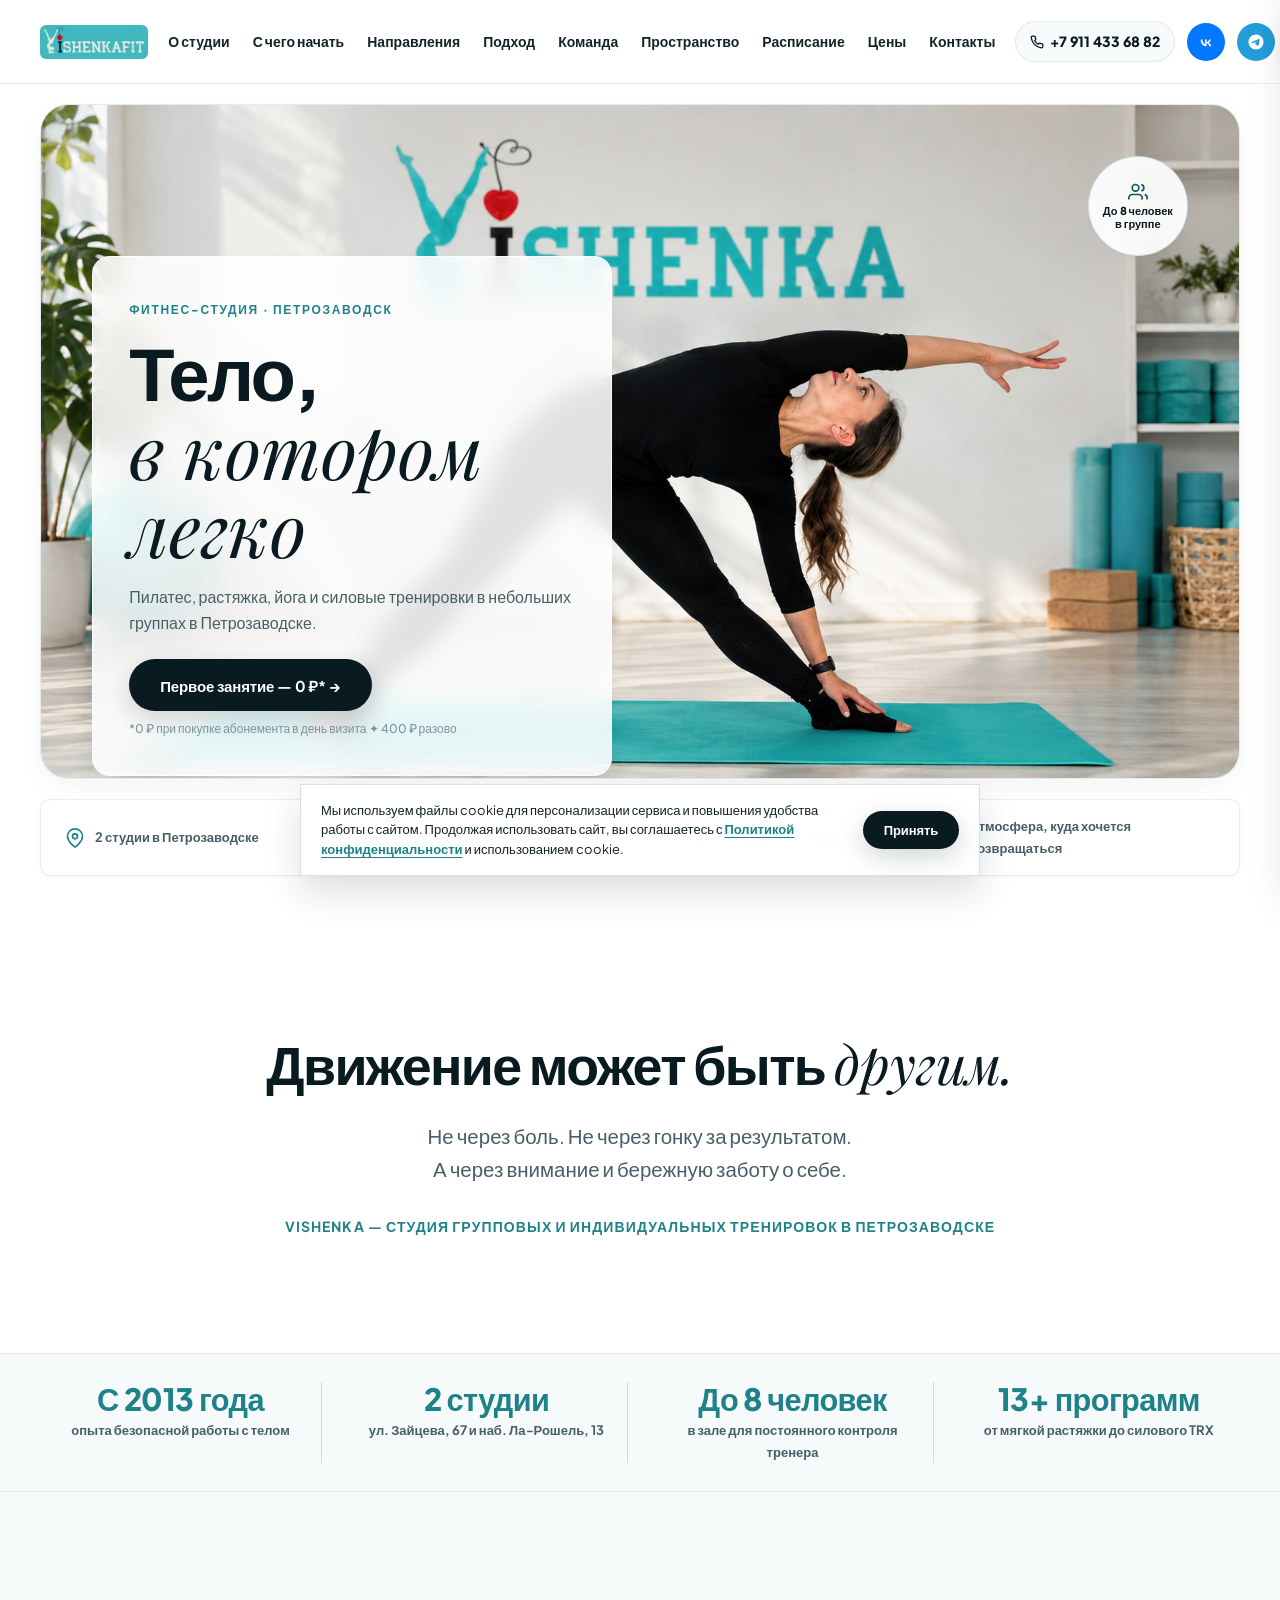
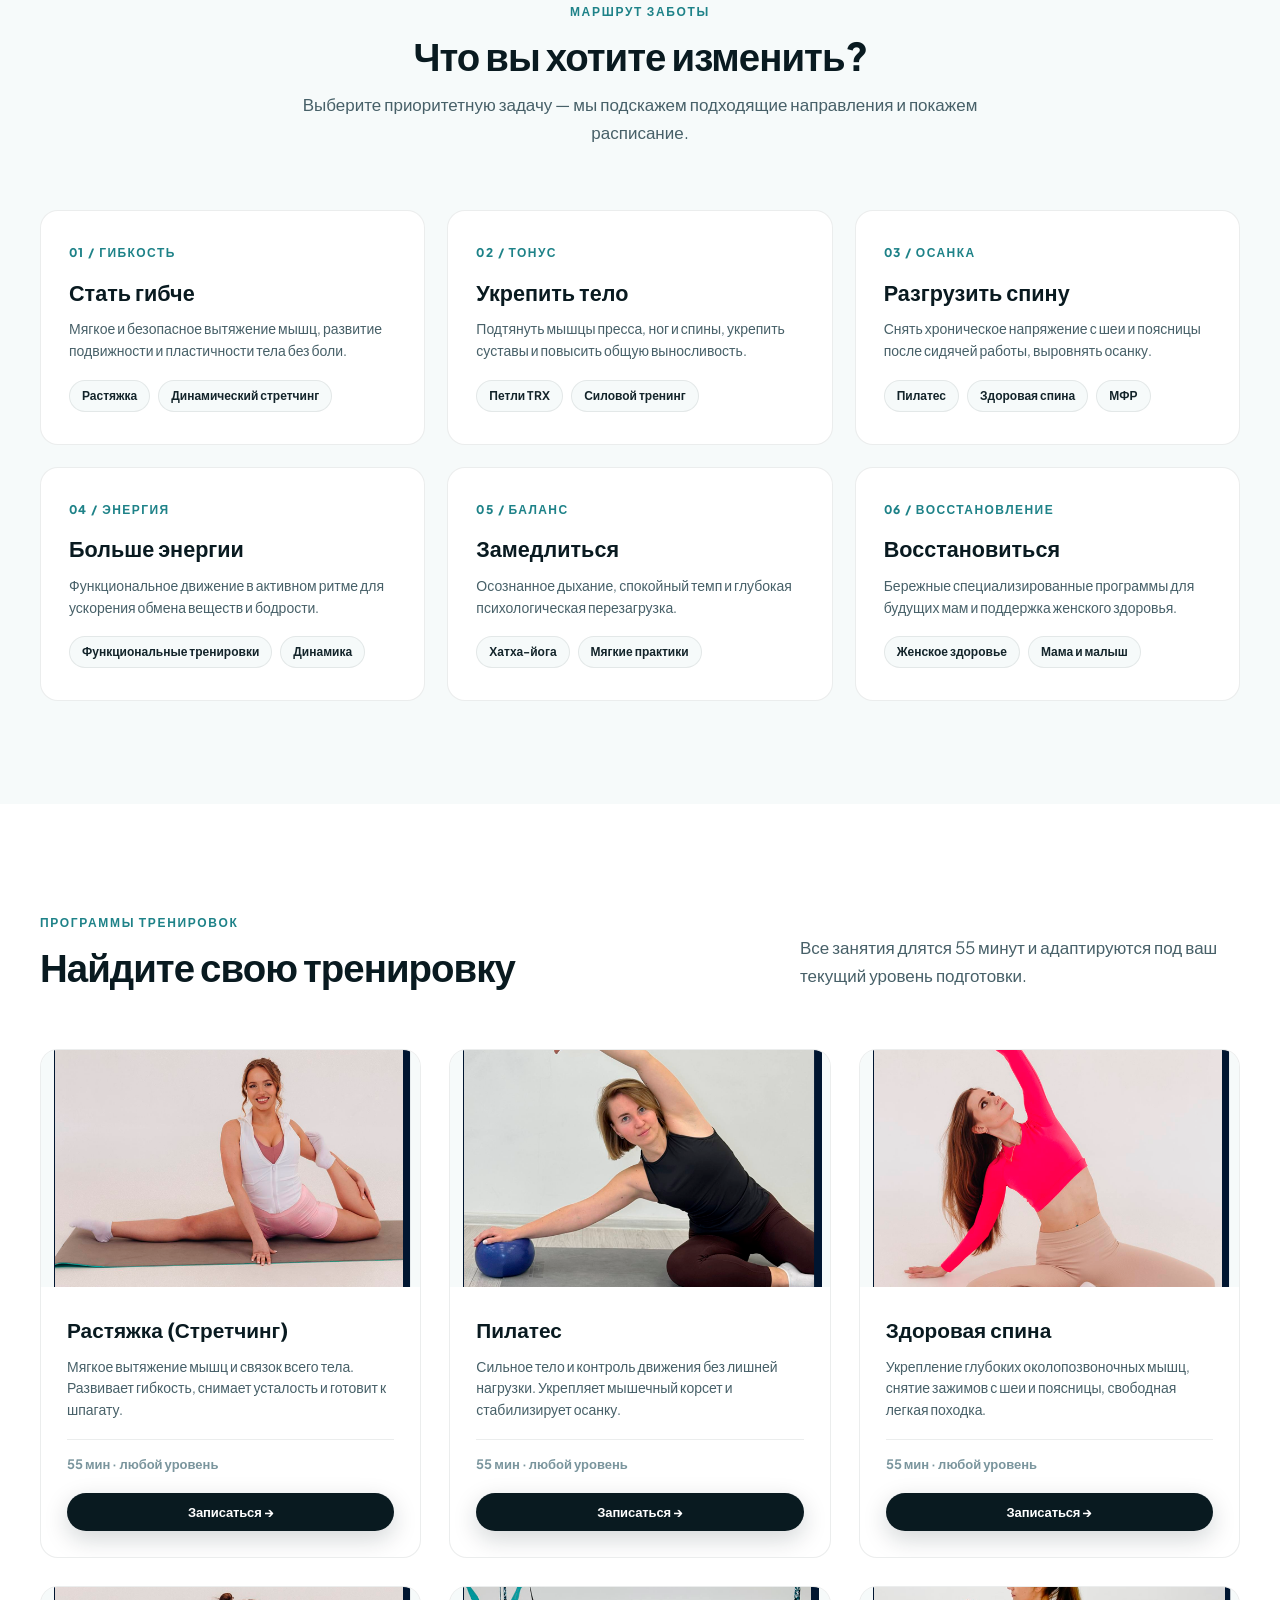
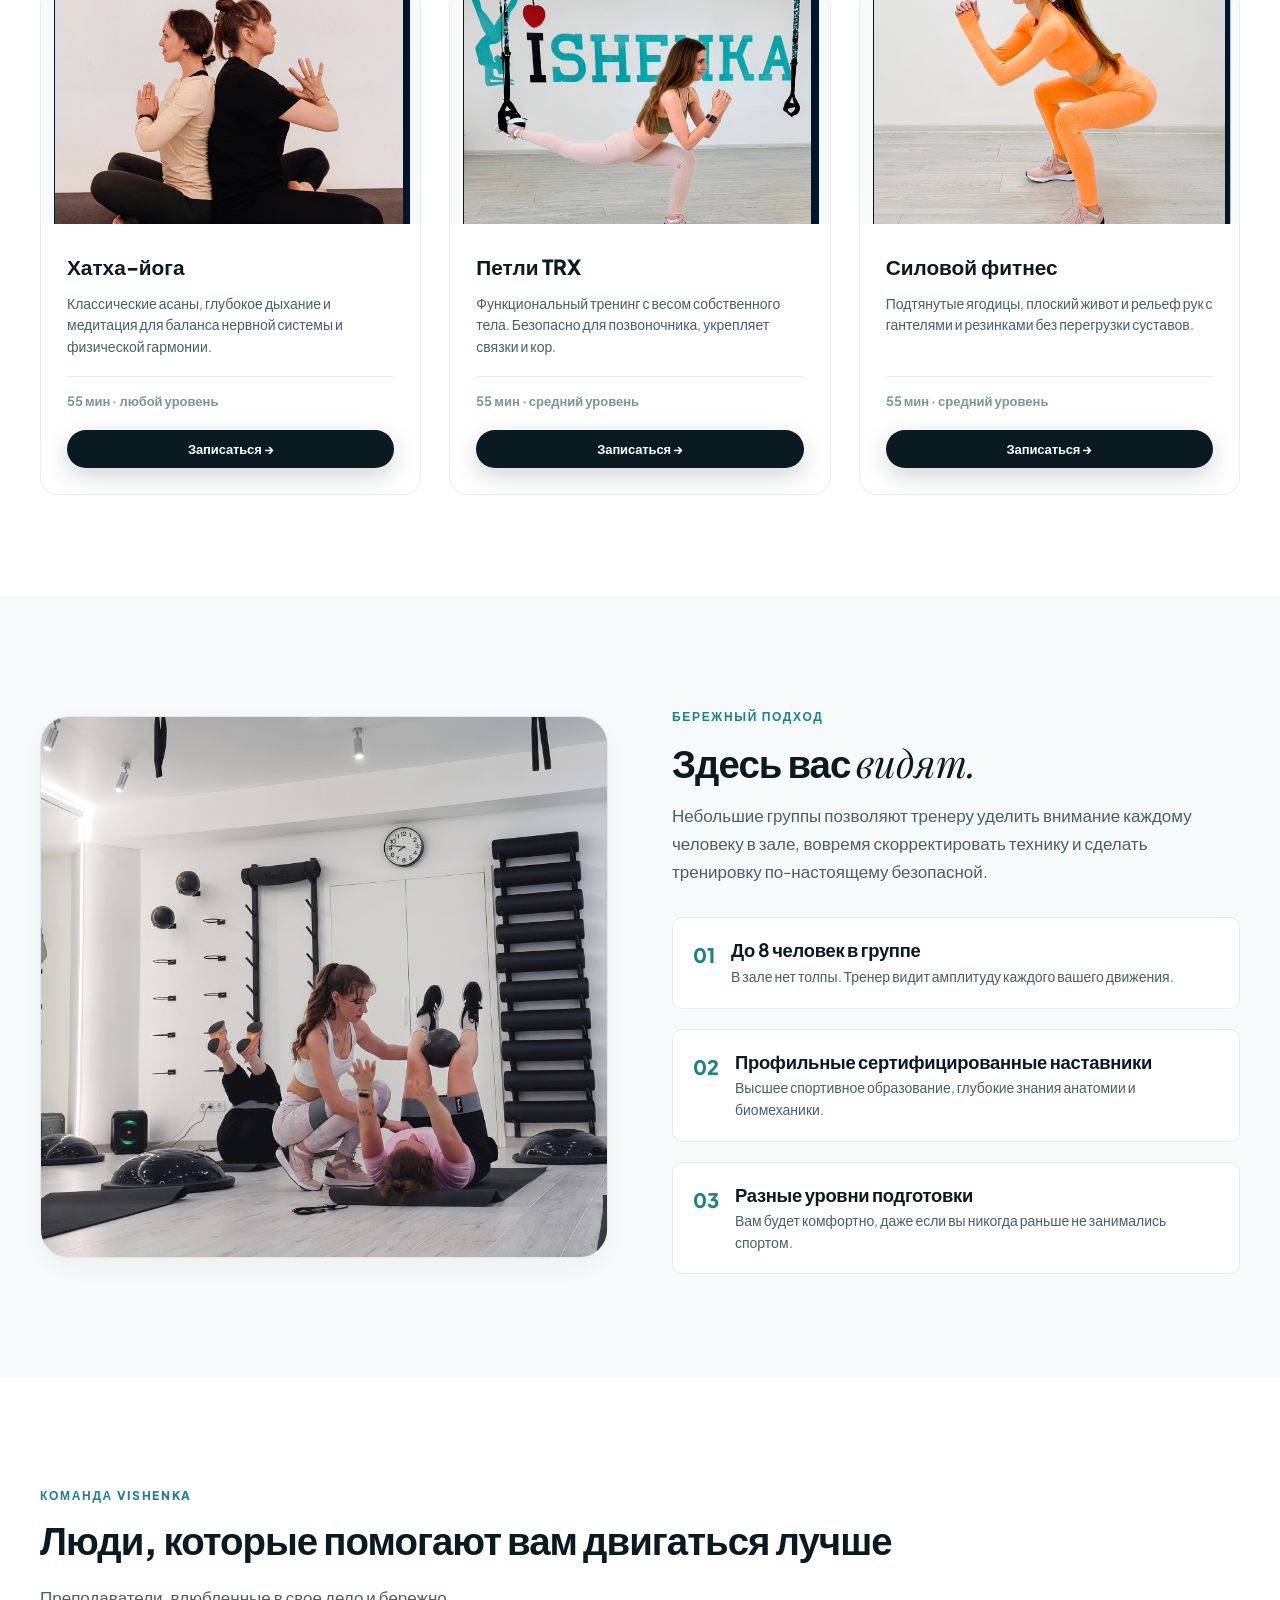
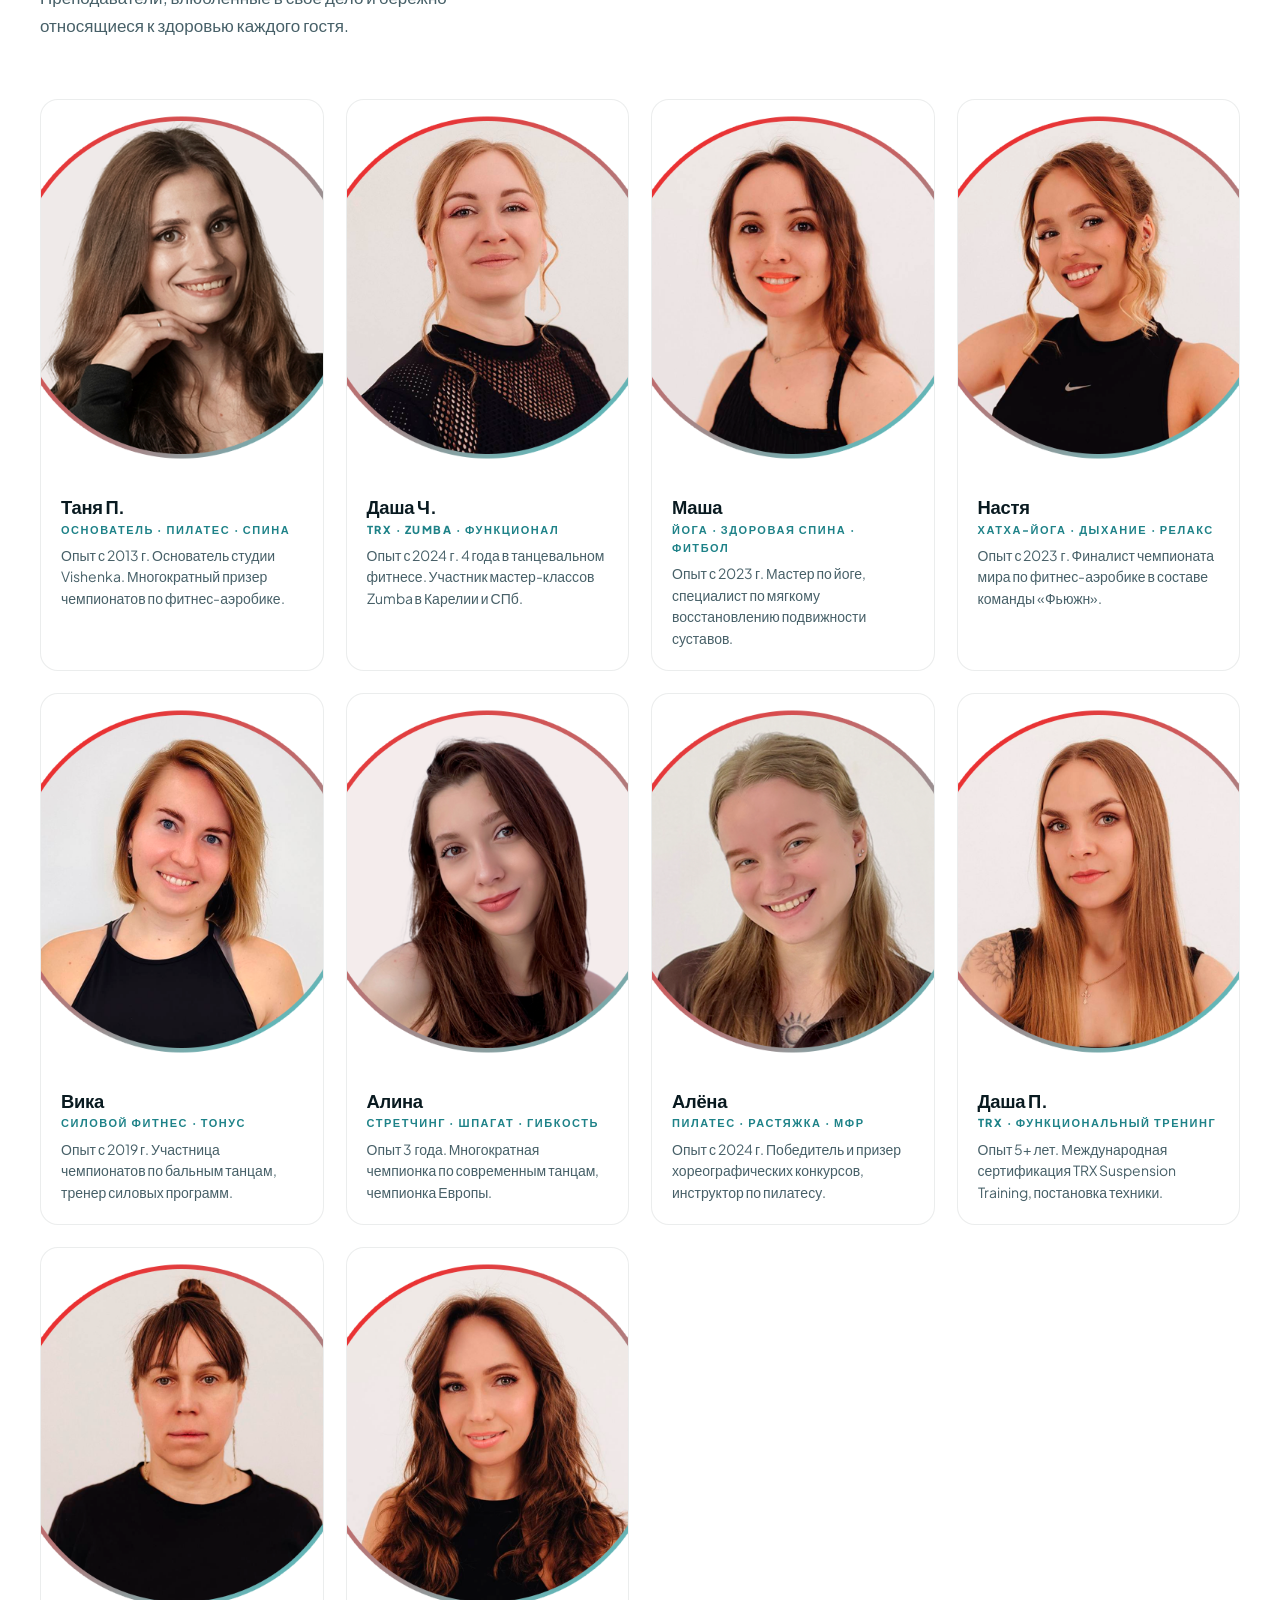
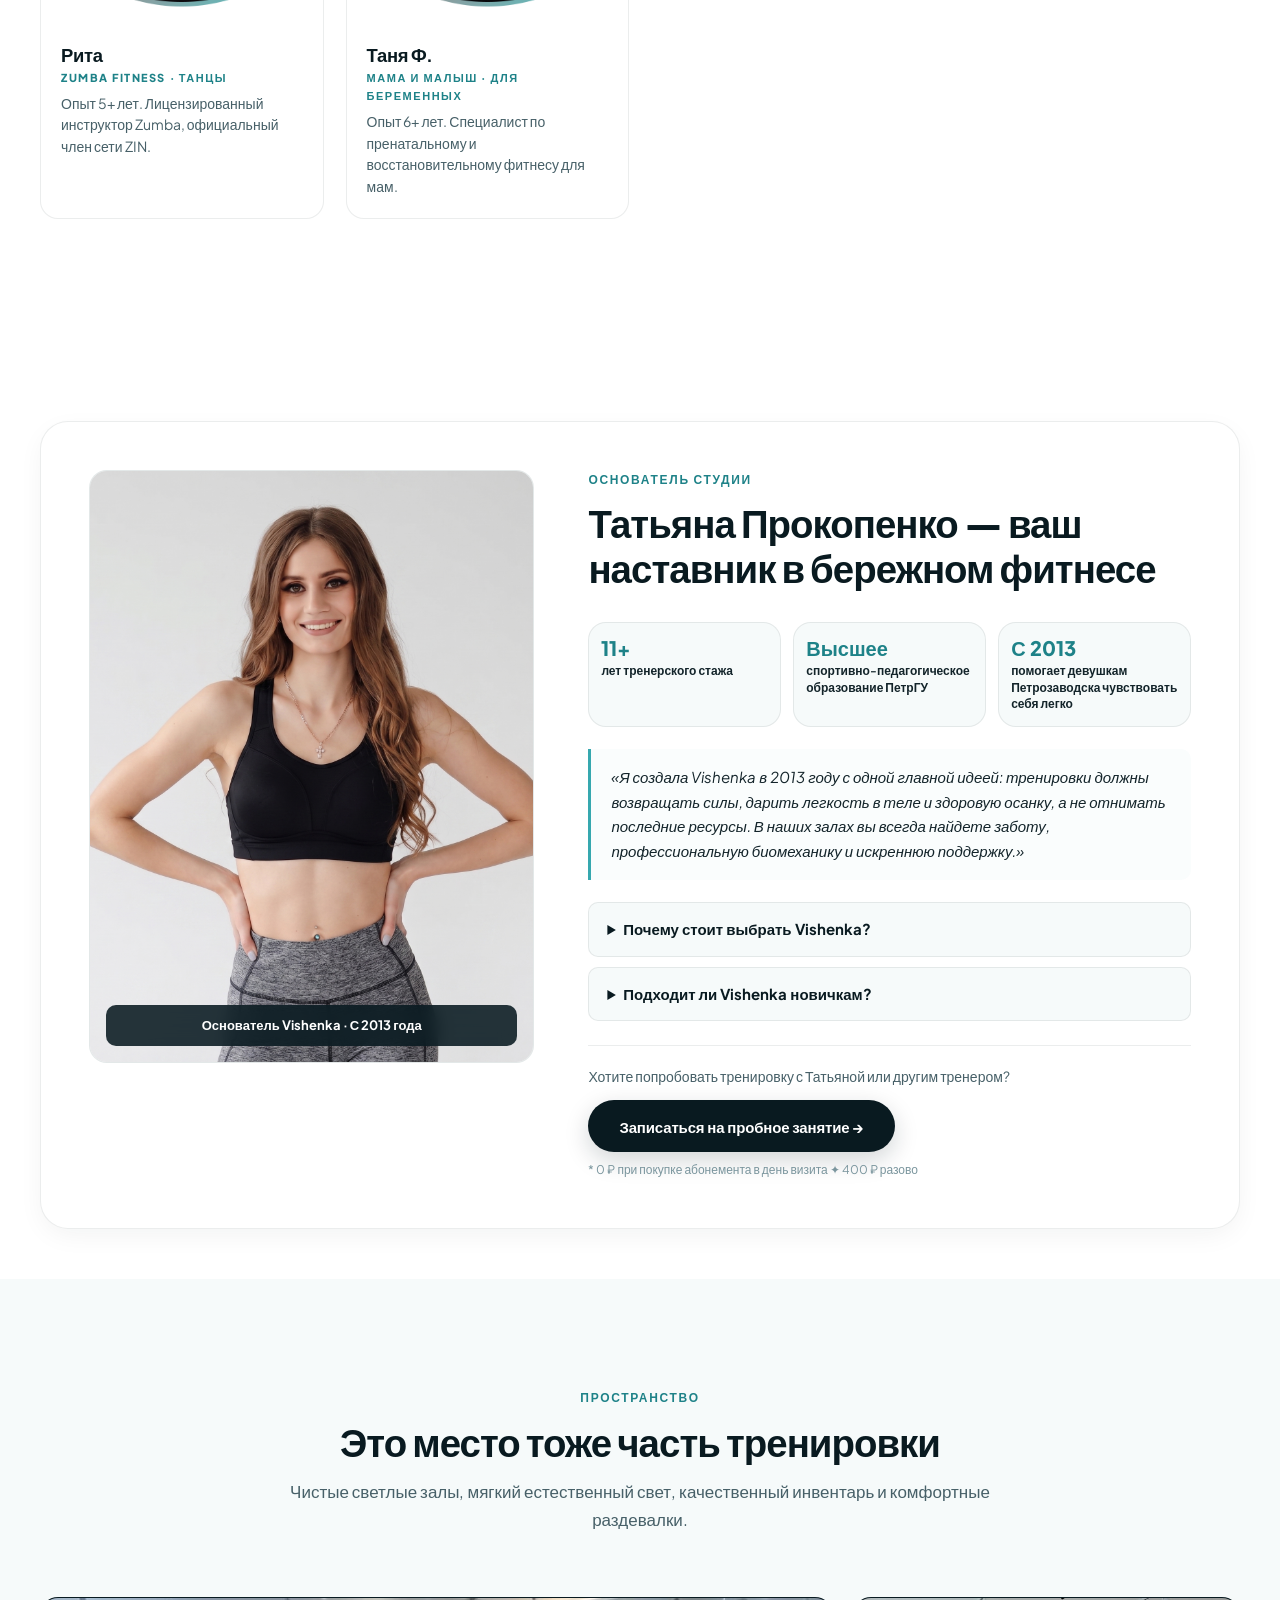
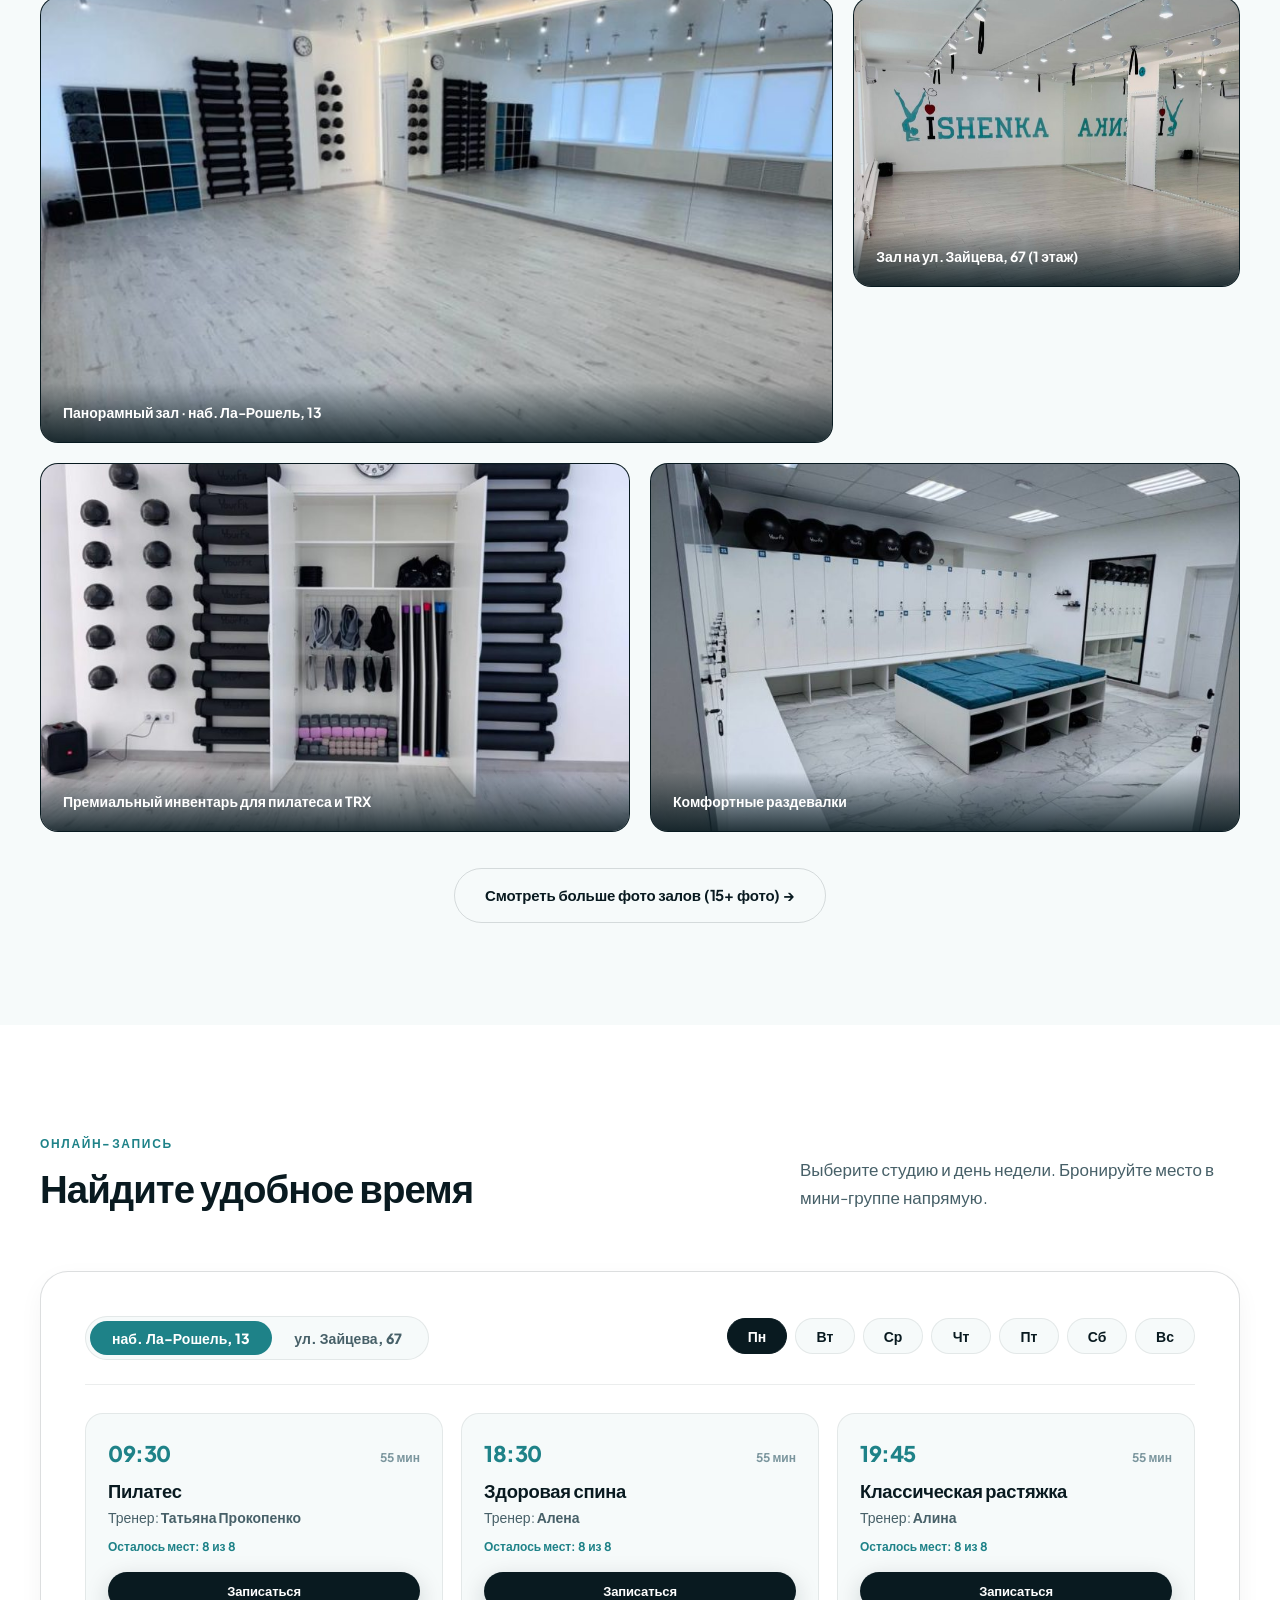
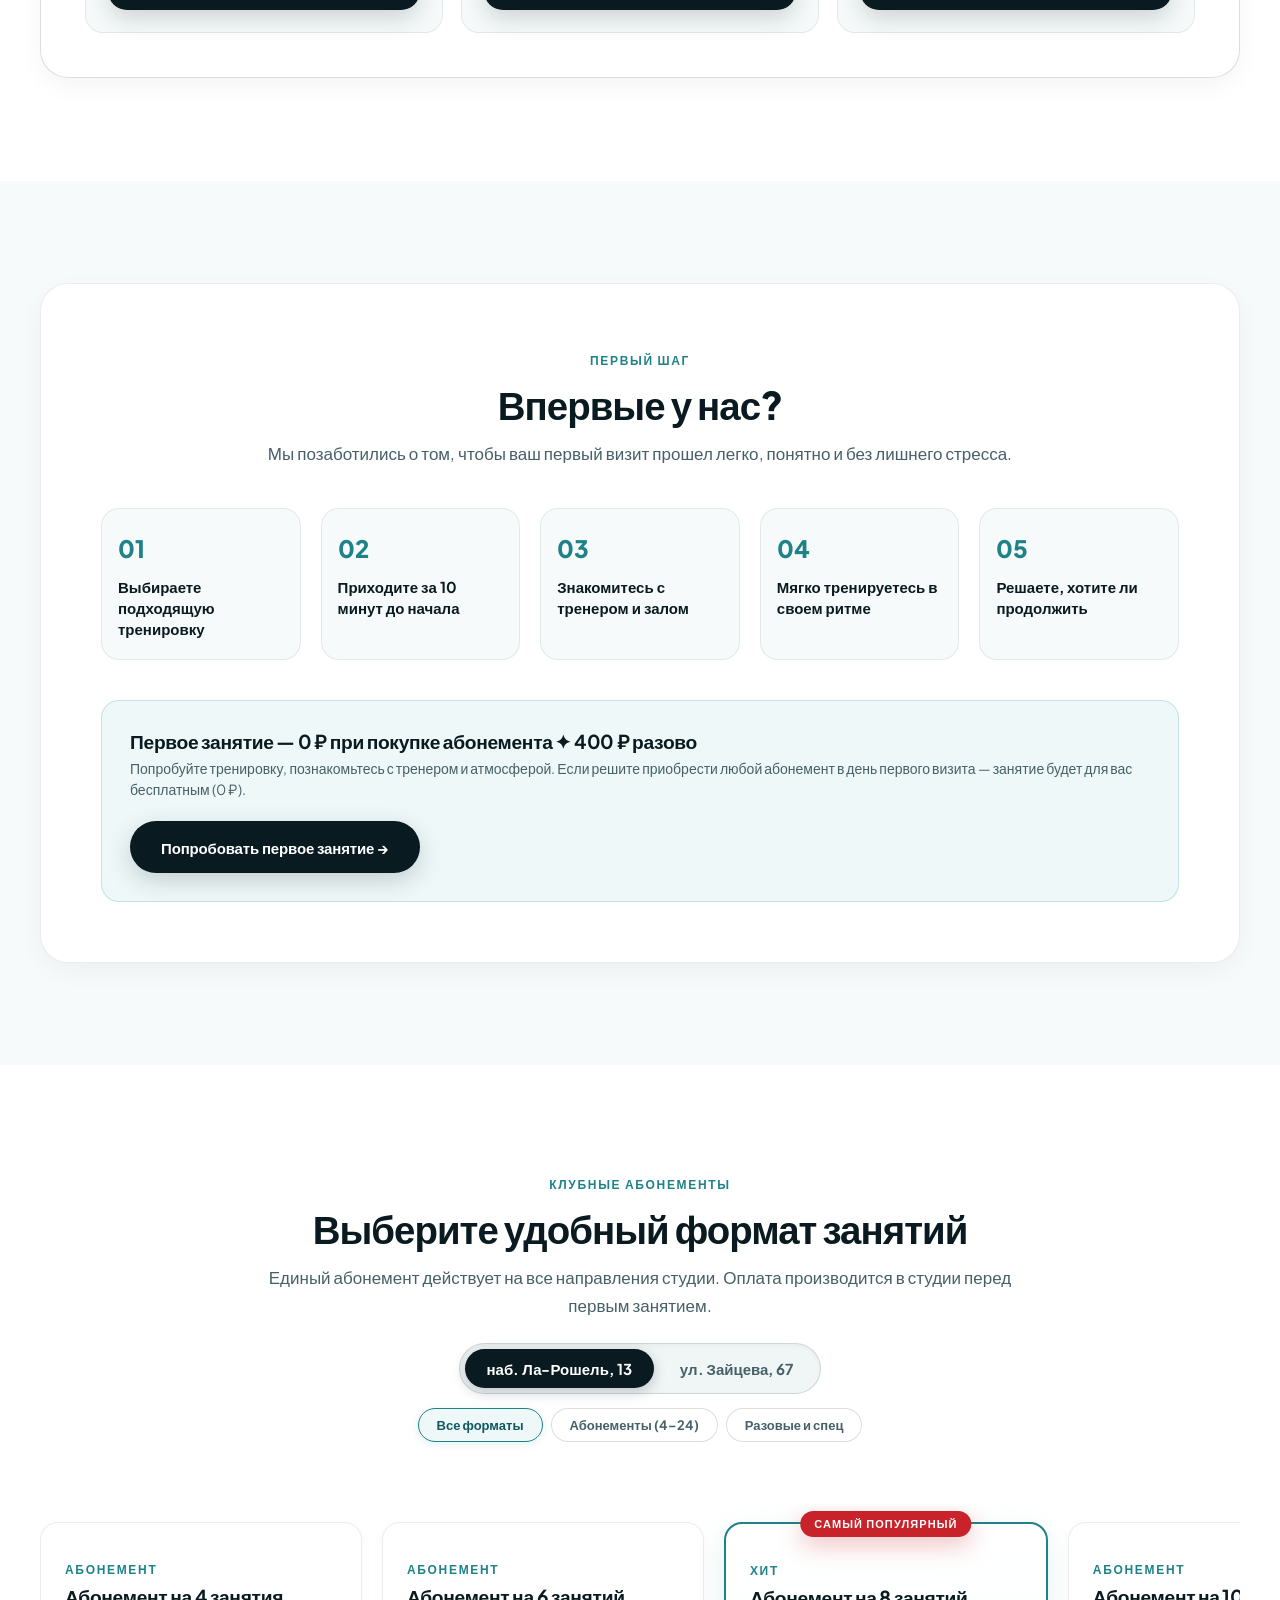
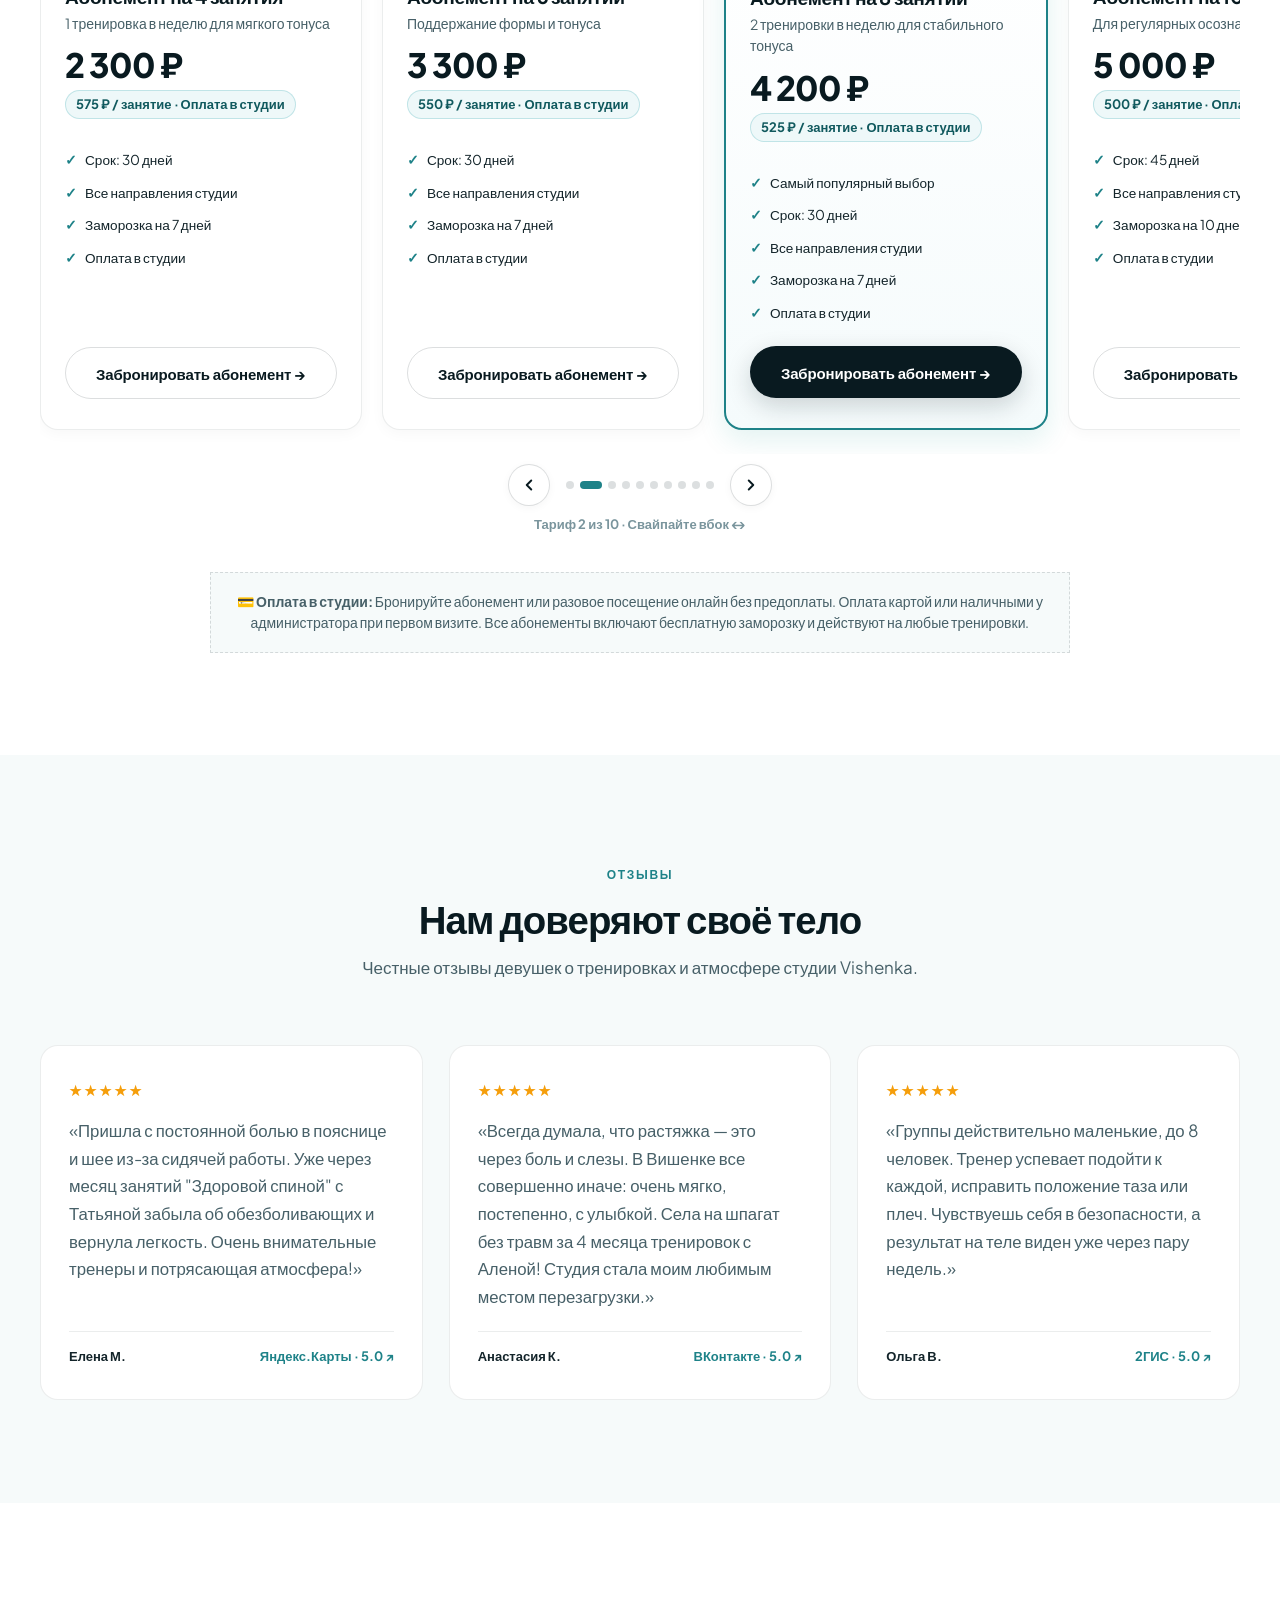
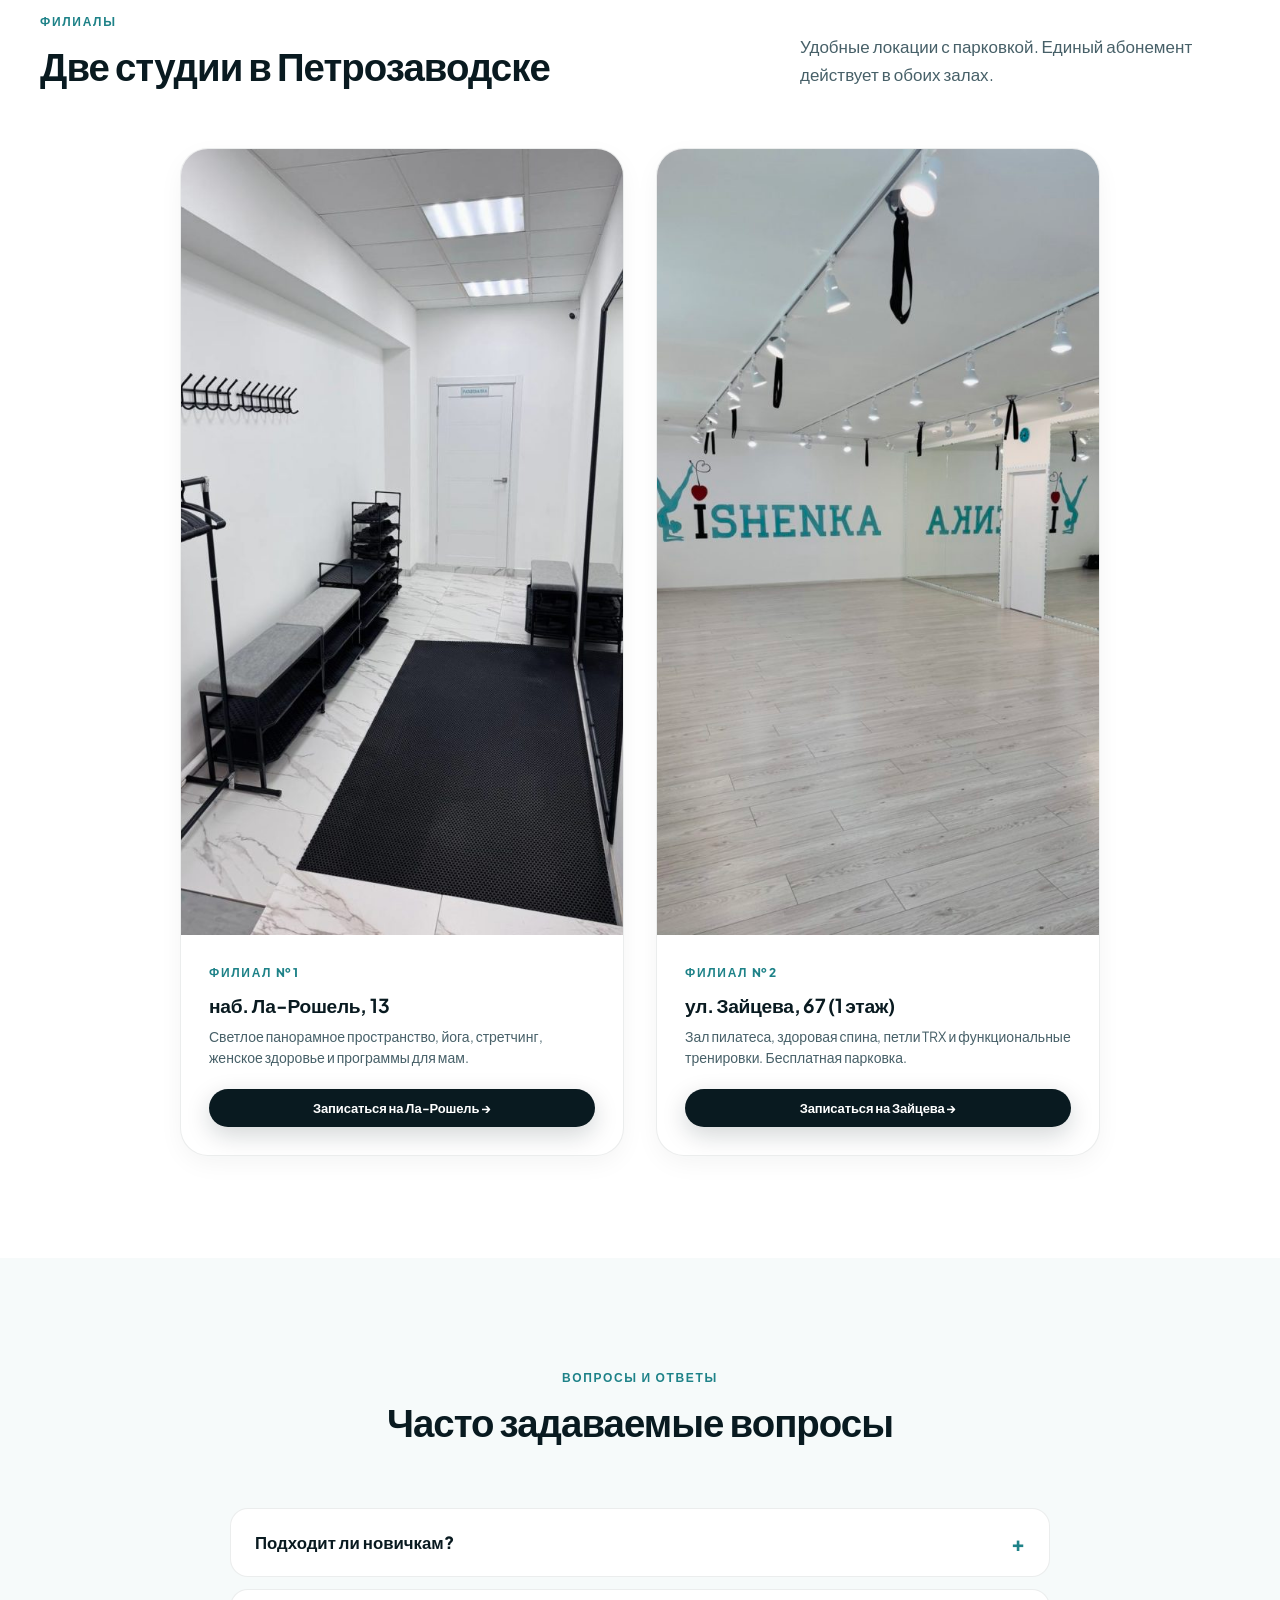
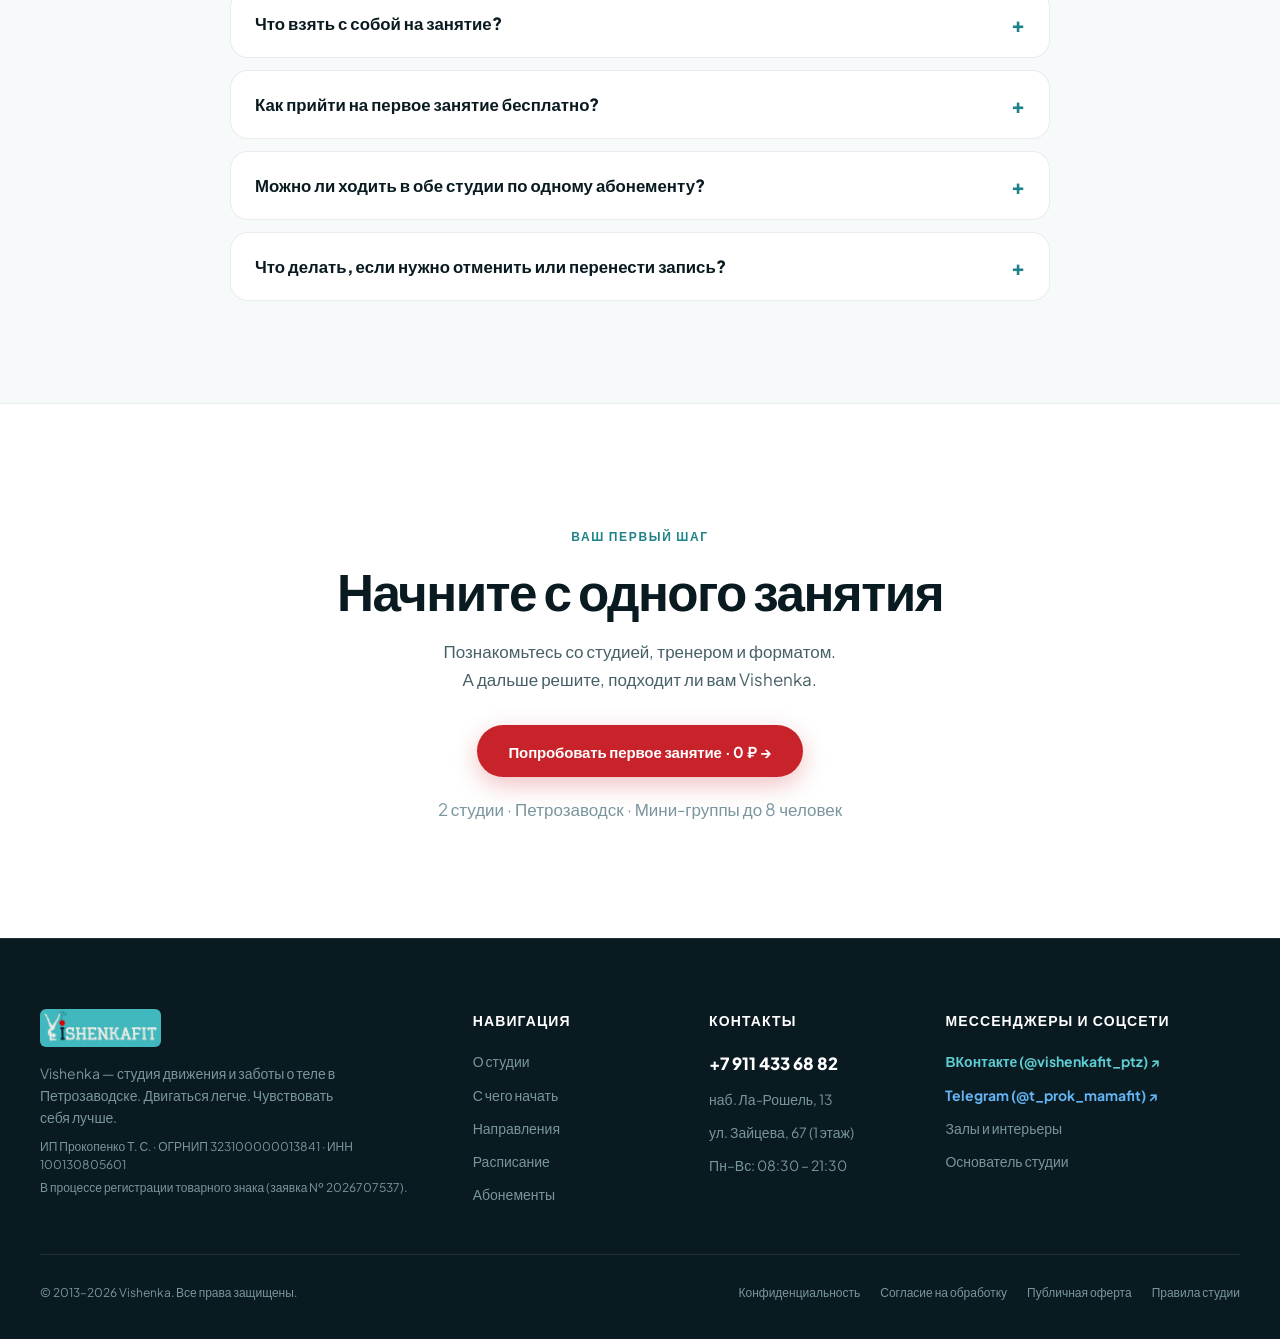
==== index.html @ 81c0646c "Add files via upload" ====
<!DOCTYPE html>
<html lang="ru">
<head>
  <meta charset="UTF-8">
  <meta name="viewport" content="width=device-width, initial-scale=1.0">
  <title>Vishenka — Студия движения и заботы о теле в Петрозаводске</title>
  <meta name="description" content="Vishenka — пространство, где движение становится частью заботы о себе. Пилатес, растяжка, йога, TRX, здоровая спина и силовые тренировки в мини-группах до 8 человек в Петрозаводске.">

  <!-- Favicons & App Icons (Поисковые системы, браузеры, закладки) -->
  <link rel="icon" type="image/x-icon" href="./favicon.ico">
  <link rel="icon" type="image/png" sizes="32x32" href="./assets/img/logo/favicon-32x32.png">
  <link rel="icon" type="image/png" sizes="16x16" href="./assets/img/logo/favicon-16x16.png">
  <link rel="apple-touch-icon" sizes="180x180" href="./assets/img/logo/apple-touch-icon.png">
  <meta name="theme-color" content="#E8EBE4">

  <!-- Open Graph & Social Media Previews (Telegram, VK, Viber, SMS) -->
  <meta property="og:title" content="Vishenka — Студия движения и заботы о теле">
  <meta property="og:description" content="Тело, в котором легко. Пространство бережного фитнеса, пилатеса, здоровой спины и растяжки в Петрозаводске.">
  <meta property="og:type" content="website">
  <meta property="og:url" content="https://vishenkaptz.ru/">
  <meta property="og:image" content="https://vishenkaptz.ru/assets/img/logo/og-image.jpg">
  <meta property="og:image:secure_url" content="https://vishenkaptz.ru/assets/img/logo/og-image.jpg">
  <meta property="og:image:type" content="image/jpeg">
  <meta property="og:image:width" content="1200">
  <meta property="og:image:height" content="630">
  <meta property="og:image:alt" content="Vishenka — Студия движения и заботы о теле">
  <meta property="og:site_name" content="Vishenka">
  <meta property="og:locale" content="ru_RU">

  <!-- Twitter & VK Sharing Cards -->
  <meta name="twitter:card" content="summary_large_image">
  <meta name="twitter:title" content="Vishenka — Студия движения и заботы о теле">
  <meta name="twitter:description" content="Тело, в котором легко. Пространство бережного фитнеса, пилатеса, здоровой спины и растяжки в Петрозаводске.">
  <meta name="twitter:image" content="https://vishenkaptz.ru/assets/img/logo/og-image.jpg">
  <meta name="vk:image" content="https://vishenkaptz.ru/assets/img/logo/og-image.jpg">

  <!-- Schema.org JSON-LD Structured Data (GEO & AI Engine Optimized) -->
  <script type="application/ld+json">
  {
    "@context": "https://schema.org",
    "@graph": [
      {
        "@type": "HealthClub",
        "@id": "https://vishenkaptz.ru/#organization",
        "name": "Vishenka",
        "alternateName": ["Фитнес-студия Vishenka", "Студия фитнеса Vishenka Петрозаводск"],
        "url": "https://vishenkaptz.ru/",
        "logo": "https://vishenkaptz.ru/assets/img/logo/icon-512.png",
        "image": "https://vishenkaptz.ru/assets/img/logo/og-image.jpg",
        "description": "Женская студия движения, пилатеса, растяжки, йоги, TRX и здоровой спины в Петрозаводске. Мини-группы до 8 человек, 2 филиала.",
        "telephone": "+79114336882",
        "priceRange": "400 - 4600 RUB",
        "founder": {
          "@type": "Person",
          "name": "Татьяна Прокопенко",
          "jobTitle": "Основатель и ведущий тренер",
          "alumniOf": "Петрозаводский государственный университет (ПетрГУ)",
          "knowsAbout": ["Пилатес", "Стретчинг", "Биомеханика", "Здоровая спина", "TRX", "Пренатальный фитнес", "Женский фитнес"]
        },
        "department": [
          {
            "@type": "ExerciseGym",
            "name": "Vishenka — Филиал на набережной",
            "address": {
              "@type": "PostalAddress",
              "streetAddress": "наб. Ла-Рошель, 13",
              "addressLocality": "Петрозаводск",
              "addressRegion": "Республика Карелия",
              "postalCode": "185035",
              "addressCountry": "RU"
            },
            "openingHours": "Mo-Su 08:30-21:30",
            "telephone": "+79114336882"
          },
          {
            "@type": "ExerciseGym",
            "name": "Vishenka — Филиал на Зайцева",
            "address": {
              "@type": "PostalAddress",
              "streetAddress": "ул. Зайцева, 67, 1 этаж",
              "addressLocality": "Петрозаводск",
              "addressRegion": "Республика Карелия",
              "postalCode": "185001",
              "addressCountry": "RU"
            },
            "openingHours": "Mo-Su 08:30-21:30",
            "telephone": "+79114336882"
          }
        ],
        "sameAs": [
          "https://vk.ru/vishenkafit_ptz",
          "https://t.me/t_prok_mamafit",
          "https://yandex.ru/maps/-/CTD5JG6W"
        ]
      },
      {
        "@type": "FAQPage",
        "mainEntity": [
          {
            "@type": "Question",
            "name": "Сколько стоит первое пробное занятие в студии Vishenka?",
            "acceptedAnswer": {
              "@type": "Answer",
              "text": "Первое пробное занятие стоит 0 рублей при покупке любого абонемента в день визита, либо 400 рублей при разовой оплате."
            }
          },
          {
            "@type": "Question",
            "name": "Где находятся студии Vishenka в Петрозаводске?",
            "acceptedAnswer": {
              "@type": "Answer",
              "text": "Студия имеет 2 филиала в Петрозаводске: наб. Ла-Рошель, 13 и ул. Зайцева, 67 (1 этаж). Единый абонемент действует в обоих залах."
            }
          },
          {
            "@type": "Question",
            "name": "Сколько человек занимается в группе?",
            "acceptedAnswer": {
              "@type": "Answer",
              "text": "Занятия проходят строго в мини-группах до 8 человек, что позволяет тренеру контролировать технику каждого упражнения."
            }
          },
          {
            "@type": "Question",
            "name": "Кто основатель студии Vishenka?",
            "acceptedAnswer": {
              "@type": "Answer",
              "text": "Основатель и ведущий тренер — Татьяна Прокопенко, выпускница института физкультуры ПетрГУ с тренерским стажем более 11 лет."
            }
          },
          {
            "@type": "Question",
            "name": "Подходят ли тренировки в Vishenka для новичков?",
            "acceptedAnswer": {
              "@type": "Answer",
              "text": "Да, более 70% гостей студии приходят без опыта. Тренеры бережно обучают технике, адаптируя нагрузку под индивидуальный уровень подготовки."
            }
          }
        ]
      }
    ]
  }
  </script>

  <!-- Google Fonts: Plus Jakarta Sans + Playfair Display -->
  <link rel="preconnect" href="https://fonts.googleapis.com">
  <link rel="preconnect" href="https://fonts.gstatic.com" crossorigin>
  <link href="https://fonts.googleapis.com/css2?family=Playfair+Display:ital,wght@1,400;1,600;1,700&family=Plus+Jakarta+Sans:ital,wght@0,400;0,500;0,600;0,700;0,800;1,400&display=swap" rel="stylesheet">

  <!-- Main Stylesheet -->
  <link rel="stylesheet" href="./assets/css/main.css">

  <!-- VK Open API for Community Messages Widget -->
  <script src="https://vk.ru/js/api/openapi.js?169" type="text/javascript"></script>
</head>
<body>

  <!-- ========================================================================
       00. HEADER
       ======================================================================== -->
  <header class="header" id="mainHeader">
    <div class="container header-inner">
      
      <!-- Brand Logo -->
      <a href="#hero" class="header-brand" aria-label="Vishenka Главная">
        <img src="./assets/img/logo/logo.jpg" alt="Vishenka — студия фитнеса и заботы о теле" class="header-brand-logo" width="160" height="40">
      </a>

      <!-- Desktop Nav -->
      <nav class="nav-desktop" aria-label="Основная навигация">
        <a href="#about" class="nav-link">О студии</a>
        <a href="#goals" class="nav-link">С чего начать</a>
        <a href="#programs" class="nav-link">Направления</a>
        <a href="#human" class="nav-link">Подход</a>
        <a href="#team" class="nav-link">Команда</a>
        <a href="#space" class="nav-link">Пространство</a>
        <a href="#schedule" class="nav-link">Расписание</a>
        <a href="#pricing" class="nav-link">Цены</a>
        <a href="#locations" class="nav-link">Контакты</a>
      </nav>

      <!-- Action Cluster -->
      <div class="header-actions">
        <a href="tel:+79114336882" class="header-phone-link" aria-label="Телефон для связи">
          <svg width="14" height="14" viewBox="0 0 24 24" fill="none" stroke="currentColor" stroke-width="2.2"><path d="M22 16.92v3a2 2 0 0 1-2.18 2 19.79 19.79 0 0 1-8.63-3.07 19.5 19.5 0 0 1-6-6 19.79 19.79 0 0 1-3.07-8.67A2 2 0 0 1 4.11 2h3a2 2 0 0 1 2 1.72 12.84 12.84 0 0 0 .7 2.81 2 2 0 0 1-.45 2.11L8.09 9.91a16 16 0 0 0 6 6l1.27-1.27a2 2 0 0 1 2.11-.45 12.84 12.84 0 0 0 2.81.7A2 2 0 0 1 22 16.92z"></path></svg>
          +7 911 433 68 82
        </a>

        <a href="https://vk.ru/vishenkafit_ptz" target="_blank" rel="noopener noreferrer" class="vk-action-btn" title="ВКонтакте">
          <svg width="18" height="18" viewBox="0 0 24 24" fill="currentColor"><path d="M12.7 17.5c-4.9 0-7.7-3.4-7.8-9h2.4c.1 4.1 1.9 5.8 3.3 6.2V8.5h2.3v3.5c1.4-.1 2.9-1.7 3.4-3.5h2.3c-.4 2.2-2 3.8-3.1 4.4 1.1.5 2.9 1.9 3.6 4.6h-2.5c-.7-2.1-2.3-3.6-3.8-3.8v3.8h-.1z"/></svg>
        </a>

        <a href="https://t.me/t_prok_mamafit" target="_blank" rel="noopener noreferrer" class="tg-action-btn" title="Telegram">
          <svg width="18" height="18" viewBox="0 0 24 24" fill="currentColor"><path d="M12 2C6.48 2 2 6.48 2 12s4.48 10 10 10 10-4.48 10-10S17.52 2 12 2zm4.64 6.8c-.15 1.58-.8 5.42-1.13 7.19-.14.75-.42 1-.68 1.03-.58.05-1.02-.38-1.58-.75-.88-.58-1.38-.94-2.23-1.5-.99-.65-.35-1.01.22-1.59.15-.15 2.71-2.48 2.76-2.69a.2.2 0 00-.05-.18c-.06-.05-.14-.03-.21-.02-.09.02-1.49.95-4.22 2.79-.4.27-.76.41-1.08.4-.36-.01-1.04-.2-1.55-.37-.63-.2-1.12-.31-1.08-.66.02-.18.27-.36.75-.55 2.92-1.27 4.86-2.11 5.83-2.51 2.78-1.16 3.35-1.36 3.73-1.36.08 0 .27.02.39.12.1.08.13.19.14.27-.01.06.01.24 0 .39z"/></svg>
        </a>

        <button class="btn-pill btn-pill-dark btn-pill-sm" onclick="openBookingForSlot('Пробное занятие', 'Любой тренер', 'Удобное время', 'наб. Ла-Рошель, 13')">
          Записаться
        </button>

        <button class="burger-btn" id="burgerBtn" aria-label="Открыть мобильное меню">
          <span class="burger-line"></span>
          <span class="burger-line"></span>
          <span class="burger-line"></span>
        </button>
      </div>
    </div>
  </header>

  <!-- Mobile Drawer -->
  <div class="nav-mobile-overlay" id="navMobileOverlay"></div>
  <div class="nav-mobile-drawer" id="navMobileDrawer">
    <div>
      <div style="display: flex; align-items: center; justify-content: space-between; padding-bottom: 20px; border-bottom: 1px solid var(--hairline);">
        <img src="./assets/img/logo/logo.jpg" alt="Vishenka" width="136" height="34" style="height: 34px; width: auto;">
        <button class="modal-close-btn" id="navMobileClose" style="position: static;" aria-label="Закрыть">✕</button>
      </div>

      <nav class="nav-mobile-list">
        <a href="#about" class="nav-mobile-link">О студии</a>
        <a href="#goals" class="nav-mobile-link">С чего начать</a>
        <a href="#programs" class="nav-mobile-link">Направления</a>
        <a href="#human" class="nav-mobile-link">Подход</a>
        <a href="#team" class="nav-mobile-link">Команда</a>
        <a href="#space" class="nav-mobile-link">Пространство</a>
        <a href="#schedule" class="nav-mobile-link">Расписание</a>
        <a href="#pricing" class="nav-mobile-link">Цены</a>
        <a href="#locations" class="nav-mobile-link">Контакты</a>
      </nav>
    </div>

    <div>
      <div style="display: flex; justify-content: center; gap: 12px; margin-bottom: 16px;">
        <a href="https://vk.ru/vishenkafit_ptz" target="_blank" rel="noopener noreferrer" class="vk-action-btn" title="VK">
          <svg width="18" height="18" viewBox="0 0 24 24" fill="currentColor"><path d="M12.7 17.5c-4.9 0-7.7-3.4-7.8-9h2.4c.1 4.1 1.9 5.8 3.3 6.2V8.5h2.3v3.5c1.4-.1 2.9-1.7 3.4-3.5h2.3c-.4 2.2-2 3.8-3.1 4.4 1.1.5 2.9 1.9 3.6 4.6h-2.5c-.7-2.1-2.3-3.6-3.8-3.8v3.8h-.1z"/></svg>
        </a>
        <a href="https://t.me/t_prok_mamafit" target="_blank" rel="noopener noreferrer" class="tg-action-btn" title="Telegram">
          <svg width="18" height="18" viewBox="0 0 24 24" fill="currentColor"><path d="M12 2C6.48 2 2 6.48 2 12s4.48 10 10 10 10-4.48 10-10S17.52 2 12 2zm4.64 6.8c-.15 1.58-.8 5.42-1.13 7.19-.14.75-.42 1-.68 1.03-.58.05-1.02-.38-1.58-.75-.88-.58-1.38-.94-2.23-1.5-.99-.65-.35-1.01.22-1.59.15-.15 2.71-2.48 2.76-2.69a.2.2 0 00-.05-.18c-.06-.05-.14-.03-.21-.02-.09.02-1.49.95-4.22 2.79-.4.27-.76.41-1.08.4-.36-.01-1.04-.2-1.55-.37-.63-.2-1.12-.31-1.08-.66.02-.18.27-.36.75-.55 2.92-1.27 4.86-2.11 5.83-2.51 2.78-1.16 3.35-1.36 3.73-1.36.08 0 .27.02.39.12.1.08.13.19.14.27-.01.06.01.24 0 .39z"/></svg>
        </a>
      </div>
      <a href="tel:+79114336882" style="display: block; font-weight: 800; color: var(--color-turquoise-dark); font-size: 1.1rem; margin-bottom: 14px; text-align: center;">
        +7 911 433 68 82
      </a>
      <button class="btn-pill btn-pill-dark" style="width: 100%;" onclick="openBookingForSlot('Пробное занятие', 'Любой тренер', 'Удобное время', 'наб. Ла-Рошель, 13')">
        Записаться на занятие
      </button>
    </div>
  </div>

  <main>
    <!-- ========================================================================
         01. HERO — «ТЕЛО, В КОТОРОМ ЛЕГКО» (Визуальный центр всего сайта)
         ======================================================================== -->
    <section class="hero-stage" id="hero">
      <div class="container">
        
        <div class="hero-poster-canvas">
          <!-- Authentic Brand Asset Photo -->
          <img src="./assets/img/hero.png" alt="Vishenka — Студия движения и заботы о теле в Петрозаводске" class="hero-backdrop-img">

          <!-- Content Overlay Layer -->
          <div class="hero-content-overlay">
            
            <!-- Top Row: Badge -->
            <div class="hero-top-row">
              <div class="hero-badge-circle">
                <svg class="hero-badge-circle-icon" viewBox="0 0 24 24" fill="none" stroke="currentColor" stroke-width="2"><path d="M17 21v-2a4 4 0 0 0-4-4H5a4 4 0 0 0-4 4v2"></path><circle cx="9" cy="7" r="4"></circle><path d="M23 21v-2a4 4 0 0 0-3-3.87"></path><path d="M16 3.13a4 4 0 0 1 0 7.75"></path></svg>
                <span class="hero-badge-circle-text">До 8 человек<br>в группе</span>
              </div>
            </div>

            <!-- Bottom Left: Editorial Title + CTA -->
            <div class="hero-editorial-block">
              <span class="t-label hero-eyebrow-label" style="margin-bottom: 12px; display: inline-flex;">Фитнес-студия · Петрозаводск</span>
              <h1 class="t-display-hero">
                Тело,<br>
                <span class="serif-italic">в котором легко</span>
              </h1>
              <p class="hero-subline">
                Пилатес, растяжка, йога и силовые тренировки в небольших группах в Петрозаводске.
              </p>
              <div style="display: flex; flex-direction: column; gap: 8px; align-items: flex-start;" class="hero-cta-wrapper">
                <button class="btn-pill btn-pill-dark" onclick="openBookingForSlot('Первое занятие', 'Любой тренер', 'Удобное время', 'наб. Ла-Рошель, 13')">
                  Первое занятие — 0 ₽* →
                </button>
                <span class="hero-footnote-text" style="font-size: 0.75rem; color: var(--color-ink-dim); font-weight: 500;">
                  *0 ₽ при покупке абонемента в день визита ✦ 400 ₽ разово
                </span>
              </div>
            </div>

          </div>
        </div>

        <!-- Hero Bottom Trust Strip -->
        <div class="hero-trust-bar-bottom">
          <div class="hero-trust-item">
            <span class="hero-trust-item-icon" aria-hidden="true">
              <svg viewBox="0 0 24 24" fill="none" stroke="currentColor" stroke-width="2" stroke-linecap="round" stroke-linejoin="round"><path d="M21 10c0 7-9 13-9 13s-9-6-9-13a9 9 0 0 1 18 0z"></path><circle cx="12" cy="10" r="3"></circle></svg>
            </span>
            <span>2 студии в Петрозаводске</span>
          </div>
          <div class="hero-trust-item">
            <span class="hero-trust-item-icon" aria-hidden="true">
              <svg viewBox="0 0 24 24" fill="none" stroke="currentColor" stroke-width="2" stroke-linecap="round" stroke-linejoin="round"><rect x="3" y="4" width="18" height="18" rx="2" ry="2"></rect><line x1="16" y1="2" x2="16" y2="6"></line><line x1="8" y1="2" x2="8" y2="6"></line><line x1="3" y1="10" x2="21" y2="10"></line></svg>
            </span>
            <span>С 2013 года в городе</span>
          </div>
          <div class="hero-trust-item">
            <span class="hero-trust-item-icon" aria-hidden="true">
              <svg viewBox="0 0 24 24" fill="none" stroke="currentColor" stroke-width="2" stroke-linecap="round" stroke-linejoin="round"><path d="M20.84 4.61a5.5 5.5 0 0 0-7.78 0L12 5.67l-1.06-1.06a5.5 5.5 0 0 0-7.78 7.78l1.06 1.06L12 21.23l7.78-7.78 1.06-1.06a5.5 5.5 0 0 0 0-7.78z"></path></svg>
            </span>
            <span>Забота о вашем теле и движении</span>
          </div>
          <div class="hero-trust-item">
            <span class="hero-trust-item-icon" aria-hidden="true">
              <svg viewBox="0 0 24 24" fill="none" stroke="currentColor" stroke-width="2" stroke-linecap="round" stroke-linejoin="round"><path d="M12 2L15.09 8.26L22 9.27L17 14.14L18.18 21.02L12 17.77L5.82 21.02L7 14.14L2 9.27L8.91 8.26L12 2Z"></path></svg>
            </span>
            <span>Атмосфера, куда хочется возвращаться</span>
          </div>
        </div>

      </div>
    </section>

    <!-- ========================================================================
         02. BRAND STATEMENT (Эмоциональная пауза после Hero)
         ======================================================================== -->
    <section class="statement-section" id="about">
      <div class="container container-statement">
        <h2 class="statement-h2">
          Движение может быть <span class="serif-italic">другим.</span>
        </h2>
        <p class="statement-lead-text">
          Не через боль. Не через гонку за результатом.<br>
          А через внимание и бережную заботу о себе.
        </p>
        <p class="statement-footnote">
          Vishenka — студия групповых и индивидуальных тренировок в Петрозаводске
        </p>
      </div>
    </section>

    <!-- ========================================================================
         03. FACTUAL TRUST BAR (Быстрые точные доказательства)
         ======================================================================== -->
    <section class="factual-trust-section">
      <div class="container">
        <div class="factual-grid">
          <div class="factual-item">
            <div class="factual-num">С 2013 года</div>
            <div class="factual-label">опыта безопасной работы с телом</div>
          </div>
          <div class="factual-item">
            <div class="factual-num">2 студии</div>
            <div class="factual-label">ул. Зайцева, 67 и наб. Ла-Рошель, 13</div>
          </div>
          <div class="factual-item">
            <div class="factual-num">До 8 человек</div>
            <div class="factual-label">в зале для постоянного контроля тренера</div>
          </div>
          <div class="factual-item">
            <div class="factual-num">13+ программ</div>
            <div class="factual-label">от мягкой растяжки до силового TRX</div>
          </div>
        </div>
      </div>
    </section>

    <!-- ========================================================================
         04. UX GOAL ROUTER («Что вы хотите изменить?»)
         ======================================================================== -->
    <section class="section section-alt" id="goals">
      <div class="container">
        
        <div class="section-header-center">
          <span class="t-label">Маршрут заботы</span>
          <h2 class="t-h2" style="margin-top: 10px; margin-bottom: 12px;">
            Что вы хотите изменить?
          </h2>
          <p class="t-lead">
            Выберите приоритетную задачу — мы подскажем подходящие направления и покажем расписание.
          </p>
        </div>

        <div class="goals-grid-6">
          
          <!-- Goal 1 -->
          <div class="goal-ux-card" data-target-category="stretching">
            <div>
              <div class="goal-ux-index">01 / Гибкость</div>
              <h3 class="goal-ux-title">Стать гибче</h3>
              <p class="t-body-sm">
                Мягкое и безопасное вытяжение мышц, развитие подвижности и пластичности тела без боли.
              </p>
            </div>
            <div class="goal-ux-tags">
              <span class="goal-ux-tag">Растяжка</span>
              <span class="goal-ux-tag">Динамический стретчинг</span>
            </div>
          </div>

          <!-- Goal 2 -->
          <div class="goal-ux-card" data-target-category="power">
            <div>
              <div class="goal-ux-index">02 / Тонус</div>
              <h3 class="goal-ux-title">Укрепить тело</h3>
              <p class="t-body-sm">
                Подтянуть мышцы пресса, ног и спины, укрепить суставы и повысить общую выносливость.
              </p>
            </div>
            <div class="goal-ux-tags">
              <span class="goal-ux-tag">Петли TRX</span>
              <span class="goal-ux-tag">Силовой тренинг</span>
            </div>
          </div>

          <!-- Goal 3 -->
          <div class="goal-ux-card" data-target-category="spine">
            <div>
              <div class="goal-ux-index">03 / Осанка</div>
              <h3 class="goal-ux-title">Разгрузить спину</h3>
              <p class="t-body-sm">
                Снять хроническое напряжение с шеи и поясницы после сидячей работы, выровнять осанку.
              </p>
            </div>
            <div class="goal-ux-tags">
              <span class="goal-ux-tag">Пилатес</span>
              <span class="goal-ux-tag">Здоровая спина</span>
              <span class="goal-ux-tag">МФР</span>
            </div>
          </div>

          <!-- Goal 4 -->
          <div class="goal-ux-card" data-target-category="power">
            <div>
              <div class="goal-ux-index">04 / Энергия</div>
              <h3 class="goal-ux-title">Больше энергии</h3>
              <p class="t-body-sm">
                Функциональное движение в активном ритме для ускорения обмена веществ и бодрости.
              </p>
            </div>
            <div class="goal-ux-tags">
              <span class="goal-ux-tag">Функциональные тренировки</span>
              <span class="goal-ux-tag">Динамика</span>
            </div>
          </div>

          <!-- Goal 5 -->
          <div class="goal-ux-card" data-target-category="yoga">
            <div>
              <div class="goal-ux-index">05 / Баланс</div>
              <h3 class="goal-ux-title">Замедлиться</h3>
              <p class="t-body-sm">
                Осознанное дыхание, спокойный темп и глубокая психологическая перезагрузка.
              </p>
            </div>
            <div class="goal-ux-tags">
              <span class="goal-ux-tag">Хатха-йога</span>
              <span class="goal-ux-tag">Мягкие практики</span>
            </div>
          </div>

          <!-- Goal 6 -->
          <div class="goal-ux-card" data-target-category="women">
            <div>
              <div class="goal-ux-index">06 / Восстановление</div>
              <h3 class="goal-ux-title">Восстановиться</h3>
              <p class="t-body-sm">
                Бережные специализированные программы для будущих мам и поддержка женского здоровья.
              </p>
            </div>
            <div class="goal-ux-tags">
              <span class="goal-ux-tag">Женское здоровье</span>
              <span class="goal-ux-tag">Мама и малыш</span>
            </div>
          </div>

        </div>

      </div>
    </section>

    <!-- ========================================================================
         05. POPULAR PROGRAMS (6 Основных направлений)
         ======================================================================== -->
    <section class="section" id="programs">
      <div class="container">
        
        <div class="section-header-split">
          <div>
            <span class="t-label">Программы тренировок</span>
            <h2 class="t-h2" style="margin-top: 10px;">
              Найдите свою тренировку
            </h2>
          </div>
          <p class="t-lead" style="max-width: 440px;">
            Все занятия длятся 55 минут и адаптируются под ваш текущий уровень подготовки.
          </p>
        </div>

        <div class="programs-grid-6">
          
          <!-- Program 1 -->
          <div class="program-card-editorial">
            <div class="program-img-frame">
              <img src="./assets/img/programs/stretching.png" alt="Классическая растяжка и стретчинг студия Vishenka Петрозаводск" width="600" height="400" loading="lazy">
            </div>
            <div class="program-editorial-body">
              <h3 class="program-editorial-title">Растяжка (Стретчинг)</h3>
              <p class="t-body-sm" style="margin-bottom: 18px;">
                Мягкое вытяжение мышц и связок всего тела. Развивает гибкость, снимает усталость и готовит к шпагату.
              </p>
              <div class="program-editorial-meta">
                <span>55 мин · любой уровень</span>
              </div>
              <div style="display: flex; gap: 10px; margin-top: 18px;">
                <button class="btn-pill btn-pill-dark btn-pill-sm" style="width: 100%;" onclick="openBookingForSlot('Растяжка', 'Любой тренер', 'Удобное время', 'наб. Ла-Рошель, 13')">
                  Записаться →
                </button>
              </div>
            </div>
          </div>

          <!-- Program 2 -->
          <div class="program-card-editorial">
            <div class="program-img-frame">
              <img src="./assets/img/programs/pilates.png" alt="Пилатес для осанки и кора студия Vishenka Петрозаводск" width="600" height="400" loading="lazy">
            </div>
            <div class="program-editorial-body">
              <h3 class="program-editorial-title">Пилатес</h3>
              <p class="t-body-sm" style="margin-bottom: 18px;">
                Сильное тело и контроль движения без лишней нагрузки. Укрепляет мышечный корсет и стабилизирует осанку.
              </p>
              <div class="program-editorial-meta">
                <span>55 мин · любой уровень</span>
              </div>
              <div style="display: flex; gap: 10px; margin-top: 18px;">
                <button class="btn-pill btn-pill-dark btn-pill-sm" style="width: 100%;" onclick="openBookingForSlot('Пилатес', 'Любой тренер', 'Удобное время', 'ул. Зайцева, 67')">
                  Записаться →
                </button>
              </div>
            </div>
          </div>

          <!-- Program 3 -->
          <div class="program-card-editorial">
            <div class="program-img-frame">
              <img src="./assets/img/programs/healthy-spine.png" alt="Здоровая спина и снятие зажимов студия Vishenka Петрозаводск" width="600" height="400" loading="lazy">
            </div>
            <div class="program-editorial-body">
              <h3 class="program-editorial-title">Здоровая спина</h3>
              <p class="t-body-sm" style="margin-bottom: 18px;">
                Укрепление глубоких околопозвоночных мышц, снятие зажимов с шеи и поясницы, свободная легкая походка.
              </p>
              <div class="program-editorial-meta">
                <span>55 мин · любой уровень</span>
              </div>
              <div style="display: flex; gap: 10px; margin-top: 18px;">
                <button class="btn-pill btn-pill-dark btn-pill-sm" style="width: 100%;" onclick="openBookingForSlot('Здоровая спина', 'Любой тренер', 'Удобное время', 'ул. Зайцева, 67')">
                  Записаться →
                </button>
              </div>
            </div>
          </div>

          <!-- Program 4 -->
          <div class="program-card-editorial">
            <div class="program-img-frame">
              <img src="./assets/img/programs/yoga.png" alt="Хатха-йога и дыхательные практики студия Vishenka Петрозаводск" width="600" height="400" loading="lazy">
            </div>
            <div class="program-editorial-body">
              <h3 class="program-editorial-title">Хатха-йога</h3>
              <p class="t-body-sm" style="margin-bottom: 18px;">
                Классические асаны, глубокое дыхание и медитация для баланса нервной системы и физической гармонии.
              </p>
              <div class="program-editorial-meta">
                <span>55 мин · любой уровень</span>
              </div>
              <div style="display: flex; gap: 10px; margin-top: 18px;">
                <button class="btn-pill btn-pill-dark btn-pill-sm" style="width: 100%;" onclick="openBookingForSlot('Хатха-йога', 'Любой тренер', 'Удобное время', 'наб. Ла-Рошель, 13')">
                  Записаться →
                </button>
              </div>
            </div>
          </div>

          <!-- Program 5 -->
          <div class="program-card-editorial">
            <div class="program-img-frame">
              <img src="./assets/img/programs/trx.png" alt="Петли TRX функциональный тренинг студия Vishenka Петрозаводск" width="600" height="400" loading="lazy">
            </div>
            <div class="program-editorial-body">
              <h3 class="program-editorial-title">Петли TRX</h3>
              <p class="t-body-sm" style="margin-bottom: 18px;">
                Функциональный тренинг с весом собственного тела. Безопасно для позвоночника, укрепляет связки и кор.
              </p>
              <div class="program-editorial-meta">
                <span>55 мин · средний уровень</span>
              </div>
              <div style="display: flex; gap: 10px; margin-top: 18px;">
                <button class="btn-pill btn-pill-dark btn-pill-sm" style="width: 100%;" onclick="openBookingForSlot('Петли TRX', 'Любой тренер', 'Удобное время', 'ул. Зайцева, 67')">
                  Записаться →
                </button>
              </div>
            </div>
          </div>

          <!-- Program 6 -->
          <div class="program-card-editorial">
            <div class="program-img-frame">
              <img src="./assets/img/programs/strength-power.png" alt="Силовой фитнес и тонус студия Vishenka Петрозаводск" width="600" height="400" loading="lazy">
            </div>
            <div class="program-editorial-body">
              <h3 class="program-editorial-title">Силовой фитнес</h3>
              <p class="t-body-sm" style="margin-bottom: 18px;">
                Подтянутые ягодицы, плоский живот и рельеф рук с гантелями и резинками без перегрузки суставов.
              </p>
              <div class="program-editorial-meta">
                <span>55 мин · средний уровень</span>
              </div>
              <div style="display: flex; gap: 10px; margin-top: 18px;">
                <button class="btn-pill btn-pill-dark btn-pill-sm" style="width: 100%;" onclick="openBookingForSlot('Силовой фитнес', 'Любой тренер', 'Удобное время', 'ул. Зайцева, 67')">
                  Записаться →
                </button>
              </div>
            </div>
          </div>

        </div>

      </div>
    </section>

    <!-- ========================================================================
         06. HUMAN — «ЗДЕСЬ ВАС ВИДЯТ»
         ======================================================================== -->
    <section class="section section-alt" id="human">
      <div class="container">
        
        <div class="human-grid">
          
          <div class="human-photo-frame">
            <img src="./assets/img/gentle-approach.jpg" alt="Бережный подход к движению и забота о теле в студии Vishenka Петрозаводск" class="human-photo-img" width="600" height="450" loading="lazy">
          </div>

          <div>
            <span class="t-label">Бережный подход</span>
            <h2 class="t-h2" style="margin-top: 12px; margin-bottom: 16px;">
              Здесь вас <span class="serif-italic">видят.</span>
            </h2>
            <p class="t-lead">
              Небольшие группы позволяют тренеру уделить внимание каждому человеку в зале, вовремя скорректировать технику и сделать тренировку по-настоящему безопасной.
            </p>

            <div class="human-proof-stack">
              <div class="human-proof-card">
                <div class="human-proof-num">01</div>
                <div>
                  <h3 class="t-h3" style="font-size: 1.15rem; margin-bottom: 4px;">До 8 человек в группе</h3>
                  <p class="t-body-sm">В зале нет толпы. Тренер видит амплитуду каждого вашего движения.</p>
                </div>
              </div>

              <div class="human-proof-card">
                <div class="human-proof-num">02</div>
                <div>
                  <h3 class="t-h3" style="font-size: 1.15rem; margin-bottom: 4px;">Профильные сертифицированные наставники</h3>
                  <p class="t-body-sm">Высшее спортивное образование, глубокие знания анатомии и биомеханики.</p>
                </div>
              </div>

              <div class="human-proof-card">
                <div class="human-proof-num">03</div>
                <div>
                  <h3 class="t-h3" style="font-size: 1.15rem; margin-bottom: 4px;">Разные уровни подготовки</h3>
                  <p class="t-body-sm">Вам будет комфортно, даже если вы никогда раньше не занимались спортом.</p>
                </div>
              </div>
            </div>
          </div>

        </div>

      </div>
    </section>

    <!-- ========================================================================
         07. TEAM — «ЛЮДИ, КОТОРЫЕ ПОМОГАЮТ ВАМ ДВИГАТЬСЯ ЛУЧШЕ»
         ======================================================================== -->
    <section class="section" id="team">
      <div class="container">
        
        <div class="section-header-split">
          <div>
            <span class="t-label">Команда Vishenka</span>
            <h2 class="t-h2" style="margin-top: 10px;">
              Люди, которые помогают вам двигаться лучше
            </h2>
          </div>
          <p class="t-lead" style="max-width: 440px;">
            Преподаватели, влюбленные в свое дело и бережно относящиеся к здоровью каждого гостя.
          </p>
        </div>

        <!-- Team Row (All Instructors) -->
        <div class="team-portraits-row">
          
          <!-- 01. Таня П. -->
          <div class="team-card-clean" data-trainer-id="tatyana-prokopenko">
            <img src="./assets/img/trainers/trainer-tatyana-prokopenko.png" alt="Тренер Татьяна Прокопенко студия Vishenka Петрозаводск" width="360" height="480" loading="lazy">
            <div class="team-clean-meta">
              <h3 class="t-h3" style="font-size: 1.15rem; margin-bottom: 2px;">Таня П.</h3>
              <p class="t-label" style="font-size: 0.6875rem; margin-bottom: 6px;">Основатель · Пилатес · Спина</p>
              <p class="t-body-sm">Опыт с 2013 г. Основатель студии Vishenka. Многократный призер чемпионатов по фитнес-аэробике.</p>
            </div>
          </div>

          <!-- 02. Даша Ч. -->
          <div class="team-card-clean" data-trainer-id="dasha-ch">
            <img src="./assets/img/trainers/trainer-dasha-ch.png" alt="Тренер Даша Ч. студия Vishenka Петрозаводск" width="360" height="480" loading="lazy">
            <div class="team-clean-meta">
              <h3 class="t-h3" style="font-size: 1.15rem; margin-bottom: 2px;">Даша Ч.</h3>
              <p class="t-label" style="font-size: 0.6875rem; margin-bottom: 6px;">TRX · Zumba · Функционал</p>
              <p class="t-body-sm">Опыт с 2024 г. 4 года в танцевальном фитнесе. Участник мастер-классов Zumba в Карелии и СПб.</p>
            </div>
          </div>

          <!-- 03. Маша -->
          <div class="team-card-clean" data-trainer-id="masha">
            <img src="./assets/img/trainers/trainer-masha.png" alt="Тренер Маша студия Vishenka Петрозаводск" width="360" height="480" loading="lazy">
            <div class="team-clean-meta">
              <h3 class="t-h3" style="font-size: 1.15rem; margin-bottom: 2px;">Маша</h3>
              <p class="t-label" style="font-size: 0.6875rem; margin-bottom: 6px;">Йога · Здоровая спина · Фитбол</p>
              <p class="t-body-sm">Опыт с 2023 г. Мастер по йоге, специалист по мягкому восстановлению подвижности суставов.</p>
            </div>
          </div>

          <!-- 04. Настя -->
          <div class="team-card-clean" data-trainer-id="nastya">
            <img src="./assets/img/trainers/trainer-nastya.png" alt="Тренер Настя студия Vishenka Петрозаводск" width="360" height="480" loading="lazy">
            <div class="team-clean-meta">
              <h3 class="t-h3" style="font-size: 1.15rem; margin-bottom: 2px;">Настя</h3>
              <p class="t-label" style="font-size: 0.6875rem; margin-bottom: 6px;">Хатха-йога · Дыхание · Релакс</p>
              <p class="t-body-sm">Опыт с 2023 г. Финалист чемпионата мира по фитнес-аэробике в составе команды «Фьюжн».</p>
            </div>
          </div>

          <!-- 05. Вика -->
          <div class="team-card-clean" data-trainer-id="vika">
            <img src="./assets/img/trainers/trainer-vika.png" alt="Тренер Вика студия Vishenka Петрозаводск" width="360" height="480" loading="lazy">
            <div class="team-clean-meta">
              <h3 class="t-h3" style="font-size: 1.15rem; margin-bottom: 2px;">Вика</h3>
              <p class="t-label" style="font-size: 0.6875rem; margin-bottom: 6px;">Силовой фитнес · Тонус</p>
              <p class="t-body-sm">Опыт с 2019 г. Участница чемпионатов по бальным танцам, тренер силовых программ.</p>
            </div>
          </div>

          <!-- 06. Алина -->
          <div class="team-card-clean" data-trainer-id="alina">
            <img src="./assets/img/trainers/trainer-alina.png" alt="Тренер Алина студия Vishenka Петрозаводск" width="360" height="480" loading="lazy">
            <div class="team-clean-meta">
              <h3 class="t-h3" style="font-size: 1.15rem; margin-bottom: 2px;">Алина</h3>
              <p class="t-label" style="font-size: 0.6875rem; margin-bottom: 6px;">Стретчинг · Шпагат · Гибкость</p>
              <p class="t-body-sm">Опыт 3 года. Многократная чемпионка по современным танцам, чемпионка Европы.</p>
            </div>
          </div>

          <!-- 07. Алёна -->
          <div class="team-card-clean" data-trainer-id="alena">
            <img src="./assets/img/trainers/trainer-alena.png" alt="Тренер Алёна студия Vishenka Петрозаводск" width="360" height="480" loading="lazy">
            <div class="team-clean-meta">
              <h3 class="t-h3" style="font-size: 1.15rem; margin-bottom: 2px;">Алёна</h3>
              <p class="t-label" style="font-size: 0.6875rem; margin-bottom: 6px;">Пилатес · Растяжка · МФР</p>
              <p class="t-body-sm">Опыт с 2024 г. Победитель и призер хореографических конкурсов, инструктор по пилатесу.</p>
            </div>
          </div>

          <!-- 08. Даша П. -->
          <div class="team-card-clean" data-trainer-id="dasha-p">
            <img src="./assets/img/trainers/trainer-dasha-p.png" alt="Тренер Даша П. студия Vishenka Петрозаводск" width="360" height="480" loading="lazy">
            <div class="team-clean-meta">
              <h3 class="t-h3" style="font-size: 1.15rem; margin-bottom: 2px;">Даша П.</h3>
              <p class="t-label" style="font-size: 0.6875rem; margin-bottom: 6px;">TRX · Функциональный тренинг</p>
              <p class="t-body-sm">Опыт 5+ лет. Международная сертификация TRX Suspension Training, постановка техники.</p>
            </div>
          </div>

          <!-- 09. Рита -->
          <div class="team-card-clean" data-trainer-id="rita">
            <img src="./assets/img/trainers/trainer-rita.png" alt="Тренер Рита студия Vishenka Петрозаводск" width="360" height="480" loading="lazy">
            <div class="team-clean-meta">
              <h3 class="t-h3" style="font-size: 1.15rem; margin-bottom: 2px;">Рита</h3>
              <p class="t-label" style="font-size: 0.6875rem; margin-bottom: 6px;">Zumba Fitness · Танцы</p>
              <p class="t-body-sm">Опыт 5+ лет. Лицензированный инструктор Zumba, официальный член сети ZIN.</p>
            </div>
          </div>

          <!-- 10. Таня Ф. -->
          <div class="team-card-clean" data-trainer-id="tatyana-f">
            <img src="./assets/img/trainers/trainer-tatyana-f.png" alt="Тренер Татьяна Ф. студия Vishenka Петрозаводск" width="360" height="480" loading="lazy">
            <div class="team-clean-meta">
              <h3 class="t-h3" style="font-size: 1.15rem; margin-bottom: 2px;">Таня Ф.</h3>
              <p class="t-label" style="font-size: 0.6875rem; margin-bottom: 6px;">Мама и малыш · Для беременных</p>
              <p class="t-body-sm">Опыт 6+ лет. Специалист по пренатальному и восстановительному фитнесу для мам.</p>
            </div>
          </div>

        </div>

        </div>
      </div>
    </section>

    <!-- ========================================================================
         07b. FOUNDER BLOCK — GEO-оптимизированная версия
         ======================================================================== -->
    <section class="founder-geo-block" id="founder">
      <div class="container">
        <div class="founder-geo-grid">

          <!-- Левая колонка: фото или видео -->
          <div class="founder-geo-image">
            <img src="./assets/img/founder.jpg" alt="Татьяна Прокопенко — основатель фитнес-студии Vishenka в Петрозаводске" width="400" height="500" loading="lazy">
            <div class="founder-geo-badge">Основатель Vishenka · С 2013 года</div>
          </div>

          <!-- Правая колонка: текст -->
          <div class="founder-geo-content">

            <!-- Заголовок с ключевым запросом -->
            <span class="t-label">Основатель студии</span>
            <h2 class="t-h2" style="margin-top: 10px; margin-bottom: 14px;">
              Татьяна Прокопенко — ваш наставник в бережном фитнесе
            </h2>

            <!-- Ключевые факты (для людей и ИИ) -->
            <div class="founder-stats-row">
              <div class="founder-stat-item">
                <span class="founder-stat-number">11+</span>
                <span class="founder-stat-label">лет тренерского стажа</span>
              </div>
              <div class="founder-stat-item">
                <span class="founder-stat-number">Высшее</span>
                <span class="founder-stat-label">спортивно-педагогическое образование ПетрГУ</span>
              </div>
              <div class="founder-stat-item">
                <span class="founder-stat-number">С 2013</span>
                <span class="founder-stat-label">помогает девушкам Петрозаводска чувствовать себя легко</span>
              </div>
            </div>

            <!-- Цитата (основная философия) -->
            <blockquote class="founder-quote-geo">
              «Я создала Vishenka в 2013 году с одной главной идеей: тренировки должны возвращать силы, дарить легкость в теле и здоровую осанку, а не отнимать последние ресурсы. В наших залах вы всегда найдете заботу, профессиональную биомеханику и искреннюю поддержку.»
            </blockquote>

            <!-- Дополнительный развернутый ответ для ИИ (вопрос-ответ) -->
            <div class="founder-geo-faq-mini">
              <details>
                <summary>Почему стоит выбрать Vishenka?</summary>
                <p>
                  В отличие от жестких фитнес-клубов, мы делаем акцент на безопасность и комфорт. 
                  Группы до 8 человек, тренер видит каждого, корректирует технику. 
                  У нас есть программы для любого уровня — от новичков до опытных, а также специализированные занятия для беременных и мам с малышами. 
                  Две студии в Петрозаводске (наб. Ла-Рошель, 13 и ул. Зайцева, 67) — единый абонемент действует в обеих.
                </p>
              </details>
              <details>
                <summary>Подходит ли Vishenka новичкам?</summary>
                <p>
                  Да, более 70% наших гостей приходят с нуля. Тренер адаптирует нагрузку под ваш уровень, 
                  объясняет каждое движение, помогает почувствовать своё тело. Первое занятие — 0 ₽ при покупке абонемента в день визита.
                </p>
              </details>
            </div>

            <!-- Призыв к действию -->
            <div class="founder-geo-cta">
              <p class="t-body-sm" style="margin-bottom: 12px;">
                Хотите попробовать тренировку с Татьяной или другим тренером?
              </p>
              <button class="btn-pill btn-pill-dark" onclick="openBookingForSlot('Первое занятие', 'Татьяна Прокопенко', 'Удобное время', 'наб. Ла-Рошель, 13')">
                Записаться на пробное занятие →
              </button>
              <span class="founder-geo-cta-note">* 0 ₽ при покупке абонемента в день визита ✦ 400 ₽ разово</span>
            </div>

          </div>
        </div>
      </div>
    </section>

    <!-- ========================================================================
         08. SPACE — «МЕСТО, КУДА ХОЧЕТСЯ ВОЗВРАЩАТЬСЯ»
         ======================================================================== -->
    <section class="section section-alt" id="space">
      <div class="container">
        
        <div class="section-header-center">
          <span class="t-label">Пространство</span>
          <h2 class="t-h2" style="margin-top: 10px; margin-bottom: 12px;">
            Это место тоже часть тренировки
          </h2>
          <p class="t-lead">
            Чистые светлые залы, мягкий естественный свет, качественный инвентарь и комфортные раздевалки.
          </p>
        </div>

        <div class="space-mosaic-view">
          <div class="space-tile tile-col-8" data-lightbox="./assets/img/interior/photo_2026-04-23_23-16-05-768x1024.jpg">
            <img src="./assets/img/interior/photo_2026-04-23_23-16-05-768x1024.jpg" alt="Панорамный зал студии Vishenka на наб. Ла-Рошель, 13 Петрозаводск" width="800" height="500" loading="lazy">
            <div class="space-tile-caption">Панорамный зал · наб. Ла-Рошель, 13</div>
          </div>

          <div class="space-tile tile-col-4" data-lightbox="./assets/img/interior/photo_2026-02-25_10-24-24-768x1024.jpg">
            <img src="./assets/img/interior/photo_2026-02-25_10-24-24-768x1024.jpg" alt="Зал пилатеса и функциональных тренировок на ул. Зайцева, 67 Петрозаводск" width="400" height="500" loading="lazy">
            <div class="space-tile-caption">Зал на ул. Зайцева, 67 (1 этаж)</div>
          </div>

          <div class="space-tile tile-col-6" data-lightbox="./assets/img/interior/photo_2026-04-23_23-16-09-2-768x1024.jpg">
            <img src="./assets/img/interior/photo_2026-04-23_23-16-09-2-768x1024.jpg" alt="Премиальный инвентарь для пилатеса и TRX в студии Vishenka Петрозаводск" width="600" height="400" loading="lazy">
            <div class="space-tile-caption">Премиальный инвентарь для пилатеса и TRX</div>
          </div>

          <div class="space-tile tile-col-6" data-lightbox="./assets/img/interior/photo_2026-04-23_23-16-11-768x1024.jpg">
            <img src="./assets/img/interior/photo_2026-04-23_23-16-11-768x1024.jpg" alt="Комфортные раздевалки студии Vishenka Петрозаводск" width="600" height="400" loading="lazy">
            <div class="space-tile-caption">Комфортные раздевалки</div>
          </div>
        </div>

        <div style="margin-top: 36px; text-align: center;">
          <a href="space.html" class="btn-pill btn-pill-outline" style="display: inline-flex; align-items: center; gap: 8px; font-weight: 700;">
            Смотреть больше фото залов (15+ фото) →
          </a>
        </div>

      </div>
    </section>

    <!-- ========================================================================
         09. SCHEDULE — ГЛАВНОЕ КОНВЕРСИОННОЕ ЯДРО
         ======================================================================== -->
    <section class="section" id="schedule">
      <div class="container">
        
        <div class="section-header-split">
          <div>
            <span class="t-label">Онлайн-запись</span>
            <h2 class="t-h2" style="margin-top: 10px;">
              Найдите удобное время
            </h2>
          </div>
          <p class="t-lead" style="max-width: 440px;">
            Выберите студию и день недели. Бронируйте место в мини-группе напрямую.
          </p>
        </div>

        <div class="schedule-hub-card">
          <div class="schedule-filters-top">
            
            <div class="branch-pills-wrap">
              <button class="branch-pill-btn active" data-branch-select="larochelle">наб. Ла-Рошель, 13</button>
              <button class="branch-pill-btn" data-branch-select="zaytseva">ул. Зайцева, 67</button>
            </div>

            <div class="days-pills-track" id="scheduleDayTrack">
              <button class="day-pill-chip active" data-day="1"><span>Пн</span></button>
              <button class="day-pill-chip" data-day="2"><span>Вт</span></button>
              <button class="day-pill-chip" data-day="3"><span>Ср</span></button>
              <button class="day-pill-chip" data-day="4"><span>Чт</span></button>
              <button class="day-pill-chip" data-day="5"><span>Пт</span></button>
              <button class="day-pill-chip" data-day="6"><span>Сб</span></button>
              <button class="day-pill-chip" data-day="7"><span>Вс</span></button>
            </div>

          </div>

          <!-- Slots Container with SEO & No-JS Fallback -->
          <div class="schedule-slots-grid" id="scheduleSlotsContainer">
            <div style="grid-column: 1 / -1; padding: 36px 20px; text-align: center; background: var(--color-canvas-alt); border-radius: var(--radius-card); border: 1px dashed var(--hairline-strong);">
              <p class="t-lead" style="color: var(--color-ink-display); font-weight: 700; margin-bottom: 6px;">Загрузка расписания студии...</p>
              <p class="t-body-sm" style="color: var(--color-ink-dim);">Если расписание не появилось, позвоните нам: <a href="tel:+79114336882" style="font-weight: 700; color: var(--color-turquoise-dark);">+7 911 433 68 82</a></p>
            </div>
            <noscript>
              <div style="grid-column: 1 / -1; padding: 24px; text-align: center; background: #fff3cd; border-radius: 12px; color: #856404;">
                <p style="font-weight: 700; margin-bottom: 8px;">Для интерактивного просмотра расписания включите JavaScript.</p>
                <p>Запись на тренировки по телефону: <a href="tel:+79114336882" style="font-weight: 800; color: #000;">+7 911 433 68 82</a> или через <a href="https://vk.ru/vishenkafit_ptz" target="_blank" rel="noopener noreferrer" style="text-decoration: underline;">ВКонтакте</a>.</p>
              </div>
            </noscript>
          </div>
        </div>

      </div>
    </section>

    <!-- ========================================================================
         10. FIRST VISIT — «ВПЕРВЫЕ У НАС?» (Снять страх первого шага)
         ======================================================================== -->
    <section class="section section-alt" id="first-visit">
      <div class="container">
        
        <div class="first-visit-box">
          <div class="section-header-center" style="margin-bottom: 24px;">
            <span class="t-label">Первый шаг</span>
            <h2 class="t-h2" style="margin-top: 10px; margin-bottom: 12px;">
              Впервые у нас?
            </h2>
            <p class="t-lead">
              Мы позаботились о том, чтобы ваш первый визит прошел легко, понятно и без лишнего стресса.
            </p>
          </div>

          <div class="steps-linear-grid">
            <div class="step-card">
              <div class="step-num">01</div>
              <div class="step-title">Выбираете подходящую тренировку</div>
            </div>
            <div class="step-card">
              <div class="step-num">02</div>
              <div class="step-title">Приходите за 10 минут до начала</div>
            </div>
            <div class="step-card">
              <div class="step-num">03</div>
              <div class="step-title">Знакомитесь с тренером и залом</div>
            </div>
            <div class="step-card">
              <div class="step-num">04</div>
              <div class="step-title">Мягко тренируетесь в своем ритме</div>
            </div>
            <div class="step-card">
              <div class="step-num">05</div>
              <div class="step-title">Решаете, хотите ли продолжить</div>
            </div>
          </div>

          <div class="first-visit-cta-banner">
            <div>
              <h3 class="t-h3" style="color: var(--color-ink-display); margin-bottom: 4px;">Первое занятие — 0 ₽ при покупке абонемента ✦ 400 ₽ разово</h3>
              <p class="t-body-sm">Попробуйте тренировку, познакомьтесь с тренером и атмосферой. Если решите приобрести любой абонемент в день первого визита — занятие будет для вас бесплатным (0 ₽).</p>
            </div>
            <button class="btn-pill btn-pill-dark" onclick="openBookingForSlot('Первое занятие', 'Любой тренер', 'Удобное время', 'наб. Ла-Рошель, 13')">
              Попробовать первое занятие →
            </button>
          </div>
        </div>

      </div>
    </section>

    <!-- ========================================================================
         11. PRICING — «ВЫБЕРИТЕ СВОЙ РИТМ»
         ======================================================================== -->
    <section class="section" id="pricing">
      <div class="container">
        
        <div class="section-header-center">
          <span class="t-label">Клубные абонементы</span>
          <h2 class="t-h2" style="margin-top: 10px; margin-bottom: 12px;">
            Выберите удобный формат занятий
          </h2>
          <p class="t-lead">
            Единый абонемент действует на все направления студии. Оплата производится в студии перед первым занятием.
          </p>

          <!-- Чёткий переключатель филиалов с активным выделением -->
          <div class="pricing-branch-toggle">
            <button class="pricing-branch-btn active" id="pricingTabLaRochelle" onclick="setPricingBranch('larochelle')">
              наб. Ла-Рошель, 13
            </button>
            <button class="pricing-branch-btn" id="pricingTabZaytseva" onclick="setPricingBranch('zaytseva')">
              ул. Зайцева, 67
            </button>
          </div>

          <!-- Фильтр категорий абонементов -->
          <div class="pricing-category-tabs" id="pricingCategoryTabs">
            <button class="pricing-cat-btn active" data-pricing-cat="all" onclick="setPricingCategory('all')">
              Все форматы
            </button>
            <button class="pricing-cat-btn" data-pricing-cat="memberships" onclick="setPricingCategory('memberships')">
              Абонементы (4–24)
            </button>
            <button class="pricing-cat-btn" data-pricing-cat="single" onclick="setPricingCategory('single')">
              Разовые и спец
            </button>
          </div>
        </div>

        <!-- Горизонтальная карусель абонементов и разовых занятий -->
        <div class="pricing-carousel-wrapper">
          <div class="pricing-cards-scroll-track" id="pricingCardsContainer">
            <!-- Динамически заполняется из MEMBERSHIPS_DATA -->
          </div>

          <div class="pricing-nav-controls">
            <button class="pricing-nav-arrow" onclick="scrollPricingCarousel(-1)" aria-label="Предыдущий абонемент">
              <svg width="18" height="18" viewBox="0 0 24 24" fill="none" stroke="currentColor" stroke-width="2.5" stroke-linecap="round" stroke-linejoin="round"><path d="M15 18l-6-6 6-6"/></svg>
            </button>
            
            <div class="pricing-dots-indicator" id="pricingDotsIndicator">
              <!-- Динамические точки пагинации -->
            </div>

            <button class="pricing-nav-arrow" onclick="scrollPricingCarousel(1)" aria-label="Следующий абонемент">
              <svg width="18" height="18" viewBox="0 0 24 24" fill="none" stroke="currentColor" stroke-width="2.5" stroke-linecap="round" stroke-linejoin="round"><path d="M9 18l6-6-6-6"/></svg>
            </button>
          </div>

          <div class="pricing-swipe-hint" id="pricingCarouselCounter">
            Свайпайте карточки вбок ↔
          </div>
        </div>

        <div style="margin-top: 36px; text-align: center; padding: 18px 24px; background: var(--color-canvas-alt); border-radius: var(--radius-md); border: 1px dashed var(--hairline-strong); max-width: 860px; margin-left: auto; margin-right: auto;">
          <p class="t-body-sm" style="color: var(--color-ink-body); margin: 0;">
            💳 <strong>Оплата в студии:</strong> Бронируйте абонемент или разовое посещение онлайн без предоплаты. Оплата картой или наличными у администратора при первом визите. Все абонементы включают бесплатную заморозку и действуют на любые тренировки.
          </p>
        </div>

      </div>
    </section>

    <!-- ========================================================================
         12. REVIEWS — «НАМ ДОВЕРЯЮТ СВОЁ ТЕЛО»
         ======================================================================== -->
    <section class="section section-alt" id="reviews">
      <div class="container">
        
        <div class="section-header-center">
          <span class="t-label">Отзывы</span>
          <h2 class="t-h2" style="margin-top: 10px; margin-bottom: 12px;">
            Нам доверяют своё тело
          </h2>
          <p class="t-lead">
            Честные отзывы девушек о тренировках и атмосфере студии Vishenka.
          </p>
        </div>

        <div class="reviews-cards-stack">
          
          <div class="review-editorial-card">
            <div>
              <div class="review-stars-strip">★★★★★</div>
              <p class="t-lead" style="font-size: 1.05rem; margin-bottom: 20px;">
                «Пришла с постоянной болью в пояснице и шее из-за сидячей работы. Уже через месяц занятий "Здоровой спиной" с Татьяной забыла об обезболивающих и вернула легкость. Очень внимательные тренеры и потрясающая атмосфера!»
              </p>
            </div>
            <div style="display: flex; justify-content: space-between; align-items: center; border-top: 1px solid var(--hairline); padding-top: 14px; font-size: 0.8125rem;">
              <strong>Елена М.</strong>
              <a href="https://yandex.ru/maps/-/CTD5JG6W" target="_blank" rel="noopener noreferrer" style="color: var(--color-turquoise-dark); font-weight: 700; text-decoration: none;">Яндекс.Карты · 5.0 ↗</a>
            </div>
          </div>

          <div class="review-editorial-card">
            <div>
              <div class="review-stars-strip">★★★★★</div>
              <p class="t-lead" style="font-size: 1.05rem; margin-bottom: 20px;">
                «Всегда думала, что растяжка — это через боль и слезы. В Вишенке все совершенно иначе: очень мягко, постепенно, с улыбкой. Села на шпагат без травм за 4 месяца тренировок с Аленой! Студия стала моим любимым местом перезагрузки.»
              </p>
            </div>
            <div style="display: flex; justify-content: space-between; align-items: center; border-top: 1px solid var(--hairline); padding-top: 14px; font-size: 0.8125rem;">
              <strong>Анастасия К.</strong>
              <a href="https://vk.ru/vishenkafit_ptz" target="_blank" rel="noopener noreferrer" style="color: var(--color-turquoise-dark); font-weight: 700; text-decoration: none;">ВКонтакте · 5.0 ↗</a>
            </div>
          </div>

          <div class="review-editorial-card">
            <div>
              <div class="review-stars-strip">★★★★★</div>
              <p class="t-lead" style="font-size: 1.05rem; margin-bottom: 20px;">
                «Группы действительно маленькие, до 8 человек. Тренер успевает подойти к каждой, исправить положение таза или плеч. Чувствуешь себя в безопасности, а результат на теле виден уже через пару недель.»
              </p>
            </div>
            <div style="display: flex; justify-content: space-between; align-items: center; border-top: 1px solid var(--hairline); padding-top: 14px; font-size: 0.8125rem;">
              <strong>Ольга В.</strong>
              <a href="https://2gis.ru/petrozavodsk/search/vishenka" target="_blank" rel="noopener noreferrer" style="color: var(--color-turquoise-dark); font-weight: 700; text-decoration: none;">2ГИС · 5.0 ↗</a>
            </div>
          </div>

        </div>

      </div>
    </section>

    <!-- ========================================================================
         13. LOCATIONS — ДВЕ СТУДИИ
         ======================================================================== -->
    <section class="section" id="locations">
      <div class="container">
        
        <div class="section-header-split">
          <div>
            <span class="t-label">Филиалы</span>
            <h2 class="t-h2" style="margin-top: 10px;">
              Две студии в Петрозаводске
            </h2>
          </div>
          <p class="t-lead" style="max-width: 440px;">
            Удобные локации с парковкой. Единый абонемент действует в обоих залах.
          </p>
        </div>

        <div class="locations-stack">
          
          <div class="location-clean-card">
            <div class="location-clean-media">
              <video src="./assets/video/branch-1.mp4" autoplay loop muted playsinline preload="metadata" poster="./assets/img/interior/larochelle-hall-1.jpg"></video>
            </div>
            <div class="location-clean-info">
              <span class="t-label" style="margin-bottom: 10px;">Филиал №1</span>
              <h3 class="t-h3" style="margin-bottom: 8px;">наб. Ла-Рошель, 13</h3>
              <p class="t-body-sm" style="margin-bottom: 20px;">
                Светлое панорамное пространство, йога, стретчинг, женское здоровье и программы для мам.
              </p>
              <button class="btn-pill btn-pill-dark btn-pill-sm" onclick="openBookingForSlot('Пробное занятие', 'Любой тренер', 'Удобное время', 'наб. Ла-Рошель, 13')">
                Записаться на Ла-Рошель →
              </button>
            </div>
          </div>

          <div class="location-clean-card">
            <div class="location-clean-media">
              <video src="./assets/video/branch-2.mp4" autoplay loop muted playsinline preload="metadata" poster="./assets/img/interior/zaytseva-hall-1.jpg"></video>
            </div>
            <div class="location-clean-info">
              <span class="t-label" style="margin-bottom: 10px;">Филиал №2</span>
              <h3 class="t-h3" style="margin-bottom: 8px;">ул. Зайцева, 67 (1 этаж)</h3>
              <p class="t-body-sm" style="margin-bottom: 20px;">
                Зал пилатеса, здоровая спина, петли TRX и функциональные тренировки. Бесплатная парковка.
              </p>
              <button class="btn-pill btn-pill-dark btn-pill-sm" onclick="openBookingForSlot('Пробное занятие', 'Любой тренер', 'Удобное время', 'ул. Зайцева, 67')">
                Записаться на Зайцева →
              </button>
            </div>
          </div>

        </div>

      </div>
    </section>

    <!-- ========================================================================
         14. FAQ
         ======================================================================== -->
    <section class="section section-alt" id="faq">
      <div class="container">
        
        <div class="section-header-center">
          <span class="t-label">Вопросы и ответы</span>
          <h2 class="t-h2" style="margin-top: 10px; margin-bottom: 12px;">
            Часто задаваемые вопросы
          </h2>
        </div>

        <div class="faq-clean-stack">
          
          <div class="faq-clean-item">
            <button class="faq-clean-trigger">
              <span>Подходит ли новичкам?</span>
              <span class="faq-clean-indicator">+</span>
            </button>
            <div class="faq-clean-body">
              Да, более 70% наших гостей начинают с нуля. В группах до 8 человек тренер подбирает амплитуду персонально под вас.
            </div>
          </div>

          <div class="faq-clean-item">
            <button class="faq-clean-trigger">
              <span>Что взять с собой на занятие?</span>
              <span class="faq-clean-indicator">+</span>
            </button>
            <div class="faq-clean-body">
              Удобную спортивную форму и носочки (для TRX и силовых — чистые кроссовки). Все коврики и инвентарь есть в залах.
            </div>
          </div>

          <div class="faq-clean-item">
            <button class="faq-clean-trigger">
              <span>Как прийти на первое занятие бесплатно?</span>
              <span class="faq-clean-indicator">+</span>
            </button>
            <div class="faq-clean-body">
              При покупке любого абонемента в день первого посещения пробная тренировка становится для вас бесплатной (0 ₽).
            </div>
          </div>

          <div class="faq-clean-item">
            <button class="faq-clean-trigger">
              <span>Можно ли ходить в обе студии по одному абонементу?</span>
              <span class="faq-clean-indicator">+</span>
            </button>
            <div class="faq-clean-body">
              Да, абонемент действует на все направления в обоих залах — на ул. Зайцева, 67 (1 этаж) и наб. Ла-Рошель, 13.
            </div>
          </div>

          <div class="faq-clean-item">
            <button class="faq-clean-trigger">
              <span>Что делать, если нужно отменить или перенести запись?</span>
              <span class="faq-clean-indicator">+</span>
            </button>
            <div class="faq-clean-body">
              Вы можете отменить занятие без сгорания слота не позднее чем за 5 часов до начала в онлайн-расписании или написав администратору.
            </div>
          </div>

        </div>

      </div>
    </section>

    <!-- ========================================================================
         15. FINAL CTA — «НАЧНИТЕ С ОДНОГО ЗАНЯТИЯ»
         ======================================================================== -->
    <section class="final-cta-section">
      <div class="container">
        
        <div class="final-cta-box">
          <span class="t-label">Ваш первый шаг</span>
          <h2 class="t-h1" style="margin-top: 14px; margin-bottom: 18px;">
            Начните с одного занятия
          </h2>
          <p class="t-lead" style="margin-bottom: 32px;">
            Познакомьтесь со студией, тренером и форматом.<br>
            А дальше решите, подходит ли вам Vishenka.
          </p>
          <button class="btn-pill btn-pill-cherry btn-pill-lg" onclick="openBookingForSlot('Пробное занятие', 'Любой тренер', 'Удобное время', 'наб. Ла-Рошель, 13')">
            Попробовать первое занятие · 0 ₽ →
          </button>
          <p class="t-meta" style="margin-top: 18px; color: var(--color-ink-dim);">
            2 студии · Петрозаводск · Мини-группы до 8 человек
          </p>
        </div>

      </div>
    </section>

  </main>

  <!-- ========================================================================
       16. MINIMALIST FOOTER
       ======================================================================== -->
  <footer class="footer-clean">
    <div class="container">
      
      <div class="footer-clean-grid">
        <div>
          <img src="./assets/img/logo/logo.jpg" alt="Vishenka" width="152" height="38" loading="lazy" style="height: 38px; width: auto; border-radius: var(--radius-xs); margin-bottom: 16px;">
          <p class="t-body-sm" style="max-width: 320px; color: var(--color-ink-dim); margin-bottom: 10px;">
            Vishenka — студия движения и заботы о теле в Петрозаводске. Двигаться легче. Чувствовать себя лучше.
          </p>
          <p class="t-meta" style="color: var(--color-ink-dim); font-size: 0.75rem; line-height: 1.5; margin-bottom: 4px;">
            ИП Прокопенко Т. С. · ОГРНИП 323100000013841 · ИНН 100130805601
          </p>
          <p class="t-meta" style="color: var(--color-ink-dim); font-size: 0.75rem;">
            В процессе регистрации товарного знака (заявка № 2026707537).
          </p>
        </div>

        <div>
          <div class="footer-clean-title">Навигация</div>
          <div class="footer-clean-links">
            <a href="#about">О студии</a>
            <a href="#goals">С чего начать</a>
            <a href="#programs">Направления</a>
            <a href="#schedule">Расписание</a>
            <a href="#pricing">Абонементы</a>
          </div>
        </div>

        <div>
          <div class="footer-clean-title">Контакты</div>
          <div class="footer-clean-links">
            <a href="tel:+79114336882" style="font-weight: 800; color: #FFFFFF; font-size: 1.05rem;">+7 911 433 68 82</a>
            <div>наб. Ла-Рошель, 13</div>
            <div>ул. Зайцева, 67 (1 этаж)</div>
            <div>Пн–Вс: 08:30 – 21:30</div>
          </div>
        </div>

        <div>
          <div class="footer-clean-title">Мессенджеры и соцсети</div>
          <div class="footer-clean-links">
            <a href="https://vk.ru/vishenkafit_ptz" target="_blank" rel="noopener noreferrer" style="color: var(--color-turquoise-light); font-weight: 700;">ВКонтакте (@vishenkafit_ptz) ↗</a>
            <a href="https://t.me/t_prok_mamafit" target="_blank" rel="noopener noreferrer" style="color: #64B5F6; font-weight: 700;">Telegram (@t_prok_mamafit) ↗</a>
            <a href="space.html">Залы и интерьеры</a>
            <a href="#founder">Основатель студии</a>
          </div>
        </div>
      </div>

      <div class="footer-clean-bottom">
        <div>© 2013–2026 Vishenka. Все права защищены.</div>
        <div style="display: flex; gap: 20px; flex-wrap: wrap;">
          <a href="privacy.html">Конфиденциальность</a>
          <a href="consent.html">Согласие на обработку</a>
          <a href="offer.html">Публичная оферта</a>
          <a href="legal.html">Правила студии</a>
        </div>
      </div>

    </div>
  </footer>

  <!-- ========================================================================
       MODALS
       ======================================================================== -->
  
  <!-- Booking Modal -->
  <div class="modal-backdrop" id="bookingModal">
    <div class="modal-card">
      <button class="modal-close-btn" id="bookingModalClose" aria-label="Закрыть">✕</button>
      
      <div style="margin-bottom: 20px;">
        <span class="t-label" id="bookingModalBadge" style="margin-bottom: 8px; color: var(--color-turquoise-dark);">Онлайн-запись</span>
        <h3 class="t-h3" id="bookingModalTitle">Запись на тренировку</h3>
        <p class="t-body-sm" id="bookingModalSub" style="margin-top: 6px; color: var(--color-ink-body);">
          Выберите удобный филиал, направление и время занятия со свободными местами.
        </p>
      </div>

      <!-- Locked Slot Details (Виден только при бронировании конкретного слота из расписания) -->
      <div id="bookingLockedInfo" style="display: none; background: var(--color-canvas-alt); padding: 14px 16px; border-radius: var(--radius-md); border: 1px solid var(--hairline-strong); margin-bottom: 18px;">
        <div style="font-weight: 700; font-size: 1.05rem; color: var(--color-ink-primary);" id="lockedDir">Пилатес</div>
        <div style="font-size: 0.85rem; color: var(--color-ink-body); margin-top: 4px;" id="lockedDetails">наб. Ла-Рошель, 13 · Понедельник 09:30 · Татьяна Прокопенко</div>
        <div style="font-size: 0.75rem; color: var(--color-turquoise-dark); font-weight: 700; margin-top: 6px;" id="lockedSpots">Осталось мест: 4 из 8</div>
      </div>

      <!-- Membership Details (Виден в режиме бронирования абонемента) -->
      <div id="bookingMembershipInfo" style="display: none; background: var(--color-canvas-alt); padding: 14px 16px; border-radius: var(--radius-md); border: 1px solid var(--hairline-strong); margin-bottom: 18px;">
        <div style="font-weight: 700; font-size: 1.05rem; color: var(--color-ink-primary);" id="membershipTitle">Абонемент на 8 занятий</div>
        <div style="font-size: 1.35rem; font-weight: 800; color: var(--color-turquoise-dark); margin-top: 4px;" id="membershipPrice">4 200 ₽</div>
        <div style="font-size: 0.8rem; color: var(--color-ink-dim); margin-top: 6px;">💳 Оплата производится в студии перед первым занятием</div>
      </div>

      <form id="bookingForm">
        <!-- Скрытые поля для отправки -->
        <input type="hidden" id="bookingProgram" value="Пробное занятие">
        <input type="hidden" id="bookingTrainer" value="Любой тренер">
        <input type="hidden" id="bookingTime" value="Удобное время">
        <input type="hidden" id="bookingDate" value="">
        <input type="hidden" id="bookingBranch" value="наб. Ла-Рошель, 13">
        <input type="hidden" id="bookingGoal" value="">

        <!-- Выбор филиала -->
        <div class="form-group" id="bookingBranchGroup">
          <label class="form-label" for="bookingBranchSelect">Филиал студии *</label>
          <select id="bookingBranchSelect" class="form-select">
            <option value="larochelle">наб. Ла-Рошель, 13</option>
            <option value="zaytseva">ул. Зайцева, 67 (1 этаж)</option>
          </select>
        </div>

        <!-- Выбор абонемента (для режима бронирования абонементов) -->
        <div class="form-group" id="bookingMembershipGroup" style="display: none;">
          <label class="form-label" for="bookingMembershipSelect">Количество занятий и тариф *</label>
          <select id="bookingMembershipSelect" class="form-select">
            <!-- Динамически заполняется -->
          </select>
        </div>

        <!-- Выбор направления (для разовых/пробных тренировок) -->
        <div class="form-group" id="bookingProgramGroup">
          <label class="form-label" for="bookingProgramSelect">Направление тренировки *</label>
          <select id="bookingProgramSelect" class="form-select">
            <!-- Динамически заполняется -->
          </select>
        </div>

        <!-- Выбор слота времени (для тренировок) -->
        <div class="form-group" id="bookingSlotGroup">
          <label class="form-label" for="bookingSlotSelect">День и время занятия *</label>
          <select id="bookingSlotSelect" class="form-select">
            <!-- Динамически заполняется доступными слотами -->
          </select>
        </div>

        <div class="form-group">
          <label class="form-label" for="bookingName">Ваше имя *</label>
          <input type="text" id="bookingName" class="form-input" placeholder="Как вас зовут?" required autocomplete="name">
        </div>

        <div class="form-group">
          <label class="form-label" for="bookingPhone">Номер телефона *</label>
          <input type="tel" id="bookingPhone" class="form-input" placeholder="+7 (___) ___-__-__" required autocomplete="tel">
        </div>

        <!-- Виджет ВК: Получать подтверждение в VK -->
        <div id="vkAllowMessagesWrapper" style="margin-top: 14px; margin-bottom: 8px; padding: 12px 14px; background: var(--color-canvas-alt); border-radius: var(--radius-md); border: 1px solid var(--hairline-strong); text-align: center;">
          <div style="font-size: 0.8125rem; font-weight: 600; color: var(--color-ink-primary); margin-bottom: 8px;">
            Получать подтверждение в VK:
          </div>
          <div id="vk_allow_messages" style="display: inline-block;"></div>
        </div>

        <button type="submit" class="btn-pill btn-pill-dark" id="bookingSubmitBtn" style="width: 100%; margin-top: 6px;">
          Записаться
        </button>

        <p style="margin-top: 12px; margin-bottom: 0; font-size: 0.75rem; line-height: 1.5; color: var(--color-ink-dim); text-align: center;">
          Нажимая кнопку, вы соглашаетесь с <a href="privacy.html" target="_blank" style="color: inherit; text-decoration: underline; text-underline-offset: 2px;">политикой конфиденциальности</a>, даёте <a href="consent.html" target="_blank" style="color: inherit; text-decoration: underline; text-underline-offset: 2px;">согласие на обработку персональных данных</a> и принимаете условия <a href="offer.html" target="_blank" style="color: inherit; text-decoration: underline; text-underline-offset: 2px;">публичной оферты</a>
        </p>
      </form>
    </div>
  </div>

  <!-- Trainer Modal -->
  <div class="modal-backdrop" id="trainerModal">
    <div class="modal-card">
      <button class="modal-close-btn" id="trainerModalClose" aria-label="Закрыть">✕</button>
      <div id="trainerModalBody"></div>
    </div>
  </div>

  <!-- Success Notification Modal -->
  <div class="modal-backdrop" id="successModal">
    <div class="modal-card" style="text-align: center; max-width: 460px; padding: clamp(28px, 4vw, 40px) clamp(20px, 3.5vw, 32px);">
      <div style="width: 72px; height: 72px; background: #EEF8F9; border-radius: 50%; display: flex; align-items: center; justify-content: center; margin: 0 auto 18px auto; border: 2px solid var(--color-turquoise);">
        <svg width="34" height="34" viewBox="0 0 24 24" fill="none" stroke="currentColor" stroke-width="2.5" stroke-linecap="round" stroke-linejoin="round" style="color: var(--color-turquoise-dark); display: block;"><path d="M20 6L9 17l-5-5"/></svg>
      </div>

      <span class="t-label" style="color: var(--color-turquoise-dark);" id="successModalBadge">Бронирование успешно</span>
      <h3 class="t-h3" style="margin-top: 6px; margin-bottom: 12px; font-size: 1.45rem;" id="successModalTitle">Вы успешно записаны!</h3>

      <p class="t-body-sm" style="color: var(--color-ink-body); line-height: 1.6; margin-bottom: 20px;" id="successModalMessage">
        Мы забронировали за вами место. Ждём вас в нашей уютной студии!
      </p>

      <div id="successModalDetailsCard" style="background: var(--color-canvas-alt); border: 1px solid var(--hairline-strong); border-radius: var(--radius-md); padding: 14px 16px; margin-bottom: 18px; text-align: left; font-size: 0.85rem;">
        <!-- Динамические детали -->
      </div>

      <!-- Кнопка перехода в ВК диалог -->
      <a id="successVkLinkBtn" href="https://vk.me/vishenkafit_ptz" target="_blank" rel="noopener noreferrer" class="btn-pill" style="width: 100%; display: flex; align-items: center; justify-content: center; gap: 8px; background: #2787F5; color: #FFFFFF; text-decoration: none; margin-bottom: 12px; font-weight: 700; padding: 12px 20px;">
        <svg width="18" height="18" viewBox="0 0 24 24" fill="currentColor"><path d="M15.684 0H8.316C1.592 0 0 1.592 0 8.316v7.368C0 22.408 1.592 24 8.316 24h7.368C22.408 24 24 22.408 24 15.684V8.316C24 1.592 22.408 0 15.684 0zm3.692 17.123h-1.744c-.66 0-.864-.525-2.054-1.716-1.037-1.01-1.498-1.14-1.753-1.14-.356 0-.458.102-.458.594v1.593c0 .424-.136.669-1.254.669-1.847 0-3.898-1.119-5.34-3.203-2.17-3.085-2.763-5.407-2.763-5.882 0-.254.102-.491.593-.491h1.746c.441 0 .61.203.78.678.847 2.475 2.271 4.644 2.864 4.644.22 0 .322-.102.322-.661V10.75c-.068-1.203-.712-1.305-.712-1.729 0-.203.17-.407.441-.407h2.746c.373 0 .508.203.508.644v3.475c0 .373.17.508.271.508.22 0 .407-.136.814-.542 1.288-1.441 2.203-3.661 2.203-3.661.119-.254.339-.475.78-.475h1.746c.525 0 .644.271.525.644-.22 1.017-2.356 4.034-2.458 4.186-.237.339-.339.492 0 .932.237.339 1.017.983 1.542 1.593.966 1.085 1.712 1.983 1.915 2.61.186.627-.102.932-.61.932z"/></svg>
        Открыть памятку в VK
      </a>

      <button class="btn-pill btn-pill-outline" style="width: 100%;" onclick="closeAllModals()">
        Закрыть
      </button>
    </div>
  </div>

  <!-- Cookie Consent Banner -->
  <div id="cookieBanner" class="cookie-banner" style="display: none;">
    <div class="cookie-banner-content">
      <div class="cookie-banner-text">
        Мы используем файлы cookie для персонализации сервиса и повышения удобства работы с сайтом. Продолжая использовать сайт, вы соглашаетесь с <a href="privacy.html" target="_blank">Политикой конфиденциальности</a> и использованием cookie.
      </div>
      <div class="cookie-banner-actions">
        <button class="btn-pill btn-pill-dark btn-pill-sm" id="cookieAcceptBtn">Принять</button>
      </div>
    </div>
  </div>

  <!-- Interactive JavaScript Engine -->
  <script src="./assets/js/app.js"></script>
</body>
</html>
---- assets/css/main.css ----
/* ==========================================================================
   VISHENKA WELLNESS & FITNESS — EDITORIAL BRAND DESIGN SYSTEM
   Visual Language: Authentic Wellness Studio (Petrozavodsk)
   Color Ratio: 70% Crisp Light Surfaces, 20% Deep Charcoal Ink (#091A20), 10% Turquoise (#36A8AF) & Velvet Cherry (#C8232B)
   ========================================================================== */

/* --------------------------------------------------------------------------
   01. DESIGN TOKENS
   -------------------------------------------------------------------------- */
:root {
  /* Brand Core Colors */
  --color-turquoise: #36A8AF;
  --color-turquoise-dark: #1E8288;
  --color-turquoise-deep: #10595E;
  --color-turquoise-light: #5ECDD3;
  --color-turquoise-soft: #EEF8F9;
  --color-turquoise-subtle: #DDF1F3;

  /* Accent Velvet Cherry */
  --color-cherry: #C8232B;
  --color-cherry-hover: #AA151C;
  --color-cherry-soft: #FDF2F3;

  /* Surfaces & Neutral Canvas (70% Light / Serene) */
  --color-canvas: #FFFFFF;
  --color-canvas-alt: #F6FAFA;
  --color-canvas-warm: #FAFDFD;
  --color-canvas-card: #FFFFFF;
  --color-canvas-border: rgba(9, 26, 32, 0.08);

  /* Deep Charcoal Typography (20% Ink) */
  --color-ink-display: #091A20;
  --color-ink-main: #13242A;
  --color-ink-body: #476068;
  --color-ink-dim: #7A959D;

  /* Dark Atmosphere Accent */
  --color-dark-bg: #091A20;
  --color-dark-surface: #10262E;
  --color-dark-border: rgba(255, 255, 255, 0.1);

  /* Hairlines & Separators */
  --hairline: rgba(9, 26, 32, 0.08);
  --hairline-strong: rgba(9, 26, 32, 0.14);
  --hairline-turquoise: rgba(54, 168, 175, 0.25);

  /* Typography Families */
  --font-sans: 'Plus Jakarta Sans', -apple-system, BlinkMacSystemFont, 'Segoe UI', Roboto, sans-serif;
  --font-serif: 'Playfair Display', Georgia, 'Times New Roman', serif;

  /* Proportional Radii */
  --radius-xs: 6px;
  --radius-sm: 10px;
  --radius-card: 18px;
  --radius-img: 28px;
  --radius-pill: 9999px;

  /* Natural Non-AI Shadows */
  --shadow-sm: 0 1px 3px rgba(9, 26, 32, 0.04);
  --shadow-card: 0 8px 28px -4px rgba(9, 26, 32, 0.06);
  --shadow-hover: 0 16px 40px -6px rgba(30, 130, 136, 0.14);
  --shadow-pill-btn: 0 8px 24px rgba(9, 26, 32, 0.18);
  --shadow-cherry-btn: 0 8px 24px rgba(200, 35, 43, 0.28);

  /* Layout Constants */
  --container-max: 1320px;
  --header-height: 84px;

  /* Natural Bodily Easing */
  --ease-wellness: cubic-bezier(0.16, 1, 0.3, 1);
  --transition-smooth: 0.35s var(--ease-wellness);
}

/* --------------------------------------------------------------------------
   02. RESET & GLOBAL ARCHITECTURE
   -------------------------------------------------------------------------- */
*, *::before, *::after {
  box-sizing: border-box;
  margin: 0;
  padding: 0;
}

html {
  scroll-behavior: smooth;
  font-size: 16px;
  -webkit-font-smoothing: antialiased;
  -moz-osx-font-smoothing: grayscale;
  background-color: var(--color-canvas);
  color: var(--color-ink-main);
  overflow-x: clip;
}

body {
  font-family: var(--font-sans);
  font-size: 1.0625rem;
  line-height: 1.65;
  background-color: var(--color-canvas);
  color: var(--color-ink-main);
  overflow-x: clip;
}

img {
  display: block;
  max-width: 100%;
  height: auto;
}

a {
  color: inherit;
  text-decoration: none;
  transition: color 0.2s ease, opacity 0.2s ease;
}

button {
  font-family: inherit;
  font-size: inherit;
  border: none;
  background: none;
  cursor: pointer;
  touch-action: manipulation;
}

:focus-visible {
  outline: 2px solid var(--color-turquoise);
  outline-offset: 3px;
}

::selection {
  background-color: var(--color-turquoise);
  color: #FFFFFF;
}

/* --------------------------------------------------------------------------
   03. EDITORIAL TYPOGRAPHY
   -------------------------------------------------------------------------- */
.t-display-hero {
  font-family: var(--font-sans);
  font-size: clamp(2.8rem, 5.8vw, 4.8rem);
  line-height: 1.06;
  font-weight: 800;
  letter-spacing: -0.035em;
  color: var(--color-ink-display);
}

.serif-italic {
  font-family: var(--font-serif);
  font-style: italic;
  font-weight: 400;
  letter-spacing: normal;
  color: var(--color-ink-display);
}

.t-h1 {
  font-size: clamp(2.2rem, 4vw, 3.4rem);
  line-height: 1.12;
  font-weight: 800;
  letter-spacing: -0.03em;
  color: var(--color-ink-display);
}

.t-h2 {
  font-size: clamp(1.8rem, 3vw, 2.6rem);
  line-height: 1.18;
  font-weight: 800;
  letter-spacing: -0.025em;
  color: var(--color-ink-display);
}

.t-h3 {
  font-size: clamp(1.2rem, 1.5vw, 1.55rem);
  line-height: 1.28;
  font-weight: 700;
  letter-spacing: -0.015em;
  color: var(--color-ink-display);
}

.t-label {
  display: inline-flex;
  align-items: center;
  gap: 8px;
  font-size: 0.75rem;
  font-weight: 800;
  letter-spacing: 0.14em;
  text-transform: uppercase;
  color: var(--color-turquoise-dark);
}

.t-lead {
  font-size: clamp(1.0625rem, 1.15vw, 1.25rem);
  line-height: 1.65;
  color: var(--color-ink-body);
}

.t-body-sm {
  font-size: 0.875rem;
  line-height: 1.55;
  color: var(--color-ink-body);
}

/* --------------------------------------------------------------------------
   04. CONTAINERS & SPACING
   -------------------------------------------------------------------------- */
.container {
  width: 100%;
  max-width: var(--container-max);
  margin: 0 auto;
  padding-left: clamp(16px, 4vw, 40px);
  padding-right: clamp(16px, 4vw, 40px);
}

.container-narrow {
  max-width: 960px;
}

.container-statement {
  max-width: 860px;
}

.section {
  padding-top: clamp(70px, 8vw, 120px);
  padding-bottom: clamp(70px, 8vw, 120px);
  position: relative;
}

.section-alt {
  background-color: var(--color-canvas-alt);
}

.section-header-center {
  text-align: center;
  max-width: 760px;
  margin: 0 auto clamp(36px, 5vw, 64px) auto;
}

.section-header-split {
  display: flex;
  align-items: flex-end;
  justify-content: space-between;
  flex-wrap: wrap;
  gap: 20px;
  margin-bottom: clamp(36px, 5vw, 60px);
}

/* --------------------------------------------------------------------------
   05. LUXURY PILL BUTTONS & CONTROLS
   -------------------------------------------------------------------------- */
.btn-pill {
  display: inline-flex;
  align-items: center;
  justify-content: center;
  gap: 10px;
  padding: 14px 30px;
  min-height: 52px;
  border-radius: var(--radius-pill);
  font-weight: 700;
  font-size: 0.9375rem;
  letter-spacing: -0.01em;
  transition: all 0.28s var(--ease-wellness);
  white-space: nowrap;
  user-select: none;
}

.btn-pill:active {
  transform: scale(0.98);
}

.btn-pill-dark {
  background-color: var(--color-ink-display);
  color: #FFFFFF;
  box-shadow: var(--shadow-pill-btn);
  border: 1px solid transparent;
}

.btn-pill-dark:hover {
  background-color: var(--color-turquoise-deep);
  transform: translateY(-2px);
}

.btn-pill-cherry {
  background-color: var(--color-cherry);
  color: #FFFFFF;
  box-shadow: var(--shadow-cherry-btn);
  border: 1px solid transparent;
}

.btn-pill-cherry:hover {
  background-color: var(--color-cherry-hover);
  transform: translateY(-2px);
}

.btn-pill-outline {
  background-color: transparent;
  color: var(--color-ink-display);
  border: 1.5px solid var(--hairline-strong);
}

.btn-pill-outline:hover {
  border-color: var(--color-ink-display);
  background-color: var(--color-ink-display);
  color: #FFFFFF;
  transform: translateY(-2px);
}

.btn-pill-secondary {
  background-color: var(--color-turquoise-soft);
  color: var(--color-turquoise-deep);
  border: 1px solid var(--hairline-turquoise);
}

.btn-pill-secondary:hover {
  background-color: var(--color-turquoise-subtle);
  transform: translateY(-2px);
}

.btn-pill-sm {
  padding: 8px 20px;
  min-height: 38px;
  font-size: 0.8125rem;
}

/* --------------------------------------------------------------------------
   06. CLEAN HEADER
   -------------------------------------------------------------------------- */
.header {
  position: fixed;
  top: 0;
  left: 0;
  width: 100%;
  height: var(--header-height);
  z-index: 1000;
  background-color: rgba(255, 255, 255, 0.96);
  backdrop-filter: blur(16px);
  -webkit-backdrop-filter: blur(16px);
  border-bottom: 1px solid var(--hairline);
  transition: height 0.25s ease, box-shadow 0.25s ease;
}

.header.scrolled {
  height: 70px;
  box-shadow: 0 4px 20px rgba(9, 26, 32, 0.05);
}

.header-inner {
  display: flex;
  align-items: center;
  justify-content: space-between;
  height: 100%;
  gap: 20px;
}

.header-brand {
  display: flex;
  align-items: center;
  flex-shrink: 0;
}

.header-brand-logo {
  height: 34px;
  width: auto;
  border-radius: var(--radius-xs);
}

.nav-desktop {
  display: flex;
  align-items: center;
  gap: clamp(14px, 1.8vw, 26px);
}

.nav-link {
  font-size: 0.875rem;
  font-weight: 700;
  color: var(--color-ink-main);
  padding: 6px 0;
  position: relative;
  white-space: nowrap;
  transition: color 0.2s ease;
}

.nav-link:hover,
.nav-link.active {
  color: var(--color-turquoise-dark);
}

.nav-link::after {
  content: "";
  position: absolute;
  bottom: 0;
  left: 0;
  width: 0;
  height: 2px;
  background-color: var(--color-cherry);
  transition: width 0.25s var(--ease-wellness);
}

.nav-link:hover::after,
.nav-link.active::after {
  width: 100%;
}

.header-actions {
  display: flex;
  align-items: center;
  gap: 12px;
  flex-shrink: 0;
}

.header-phone-link {
  display: inline-flex;
  align-items: center;
  gap: 6px;
  font-weight: 800;
  font-size: 0.875rem;
  color: var(--color-ink-display);
  padding: 8px 14px;
  border-radius: var(--radius-pill);
  background-color: var(--color-canvas-alt);
  border: 1px solid var(--hairline);
  white-space: nowrap;
  transition: all 0.2s ease;
}

.header-phone-link:hover {
  border-color: var(--color-turquoise-dark);
  color: var(--color-turquoise-dark);
}

.vk-action-btn {
  width: 38px;
  height: 38px;
  border-radius: var(--radius-pill);
  background-color: #0077FF;
  display: flex;
  align-items: center;
  justify-content: center;
  color: #FFFFFF;
  flex-shrink: 0;
  transition: transform 0.2s ease;
}

.vk-action-btn:hover {
  transform: translateY(-2px);
}

.tg-action-btn {
  width: 38px;
  height: 38px;
  border-radius: var(--radius-pill);
  background-color: #229ED9;
  display: flex;
  align-items: center;
  justify-content: center;
  color: #FFFFFF;
  flex-shrink: 0;
  transition: transform 0.2s ease;
}

.tg-action-btn:hover {
  transform: translateY(-2px);
}

.wa-action-btn {
  width: 38px;
  height: 38px;
  border-radius: var(--radius-pill);
  background-color: #25D366;
  display: flex;
  align-items: center;
  justify-content: center;
  color: #FFFFFF;
  flex-shrink: 0;
  transition: transform 0.2s ease;
}

.wa-action-btn:hover {
  transform: translateY(-2px);
}

.burger-btn {
  display: none;
  width: 42px;
  height: 42px;
  flex-direction: column;
  justify-content: center;
  align-items: center;
  gap: 5px;
  border-radius: var(--radius-pill);
  background-color: var(--color-canvas-alt);
  border: 1px solid var(--hairline);
  flex-shrink: 0;
}

.burger-line {
  width: 20px;
  height: 2px;
  background-color: var(--color-ink-display);
}

/* Mobile Drawer */
.nav-mobile-overlay {
  position: fixed;
  inset: 0;
  background-color: rgba(9, 26, 32, 0.65);
  backdrop-filter: blur(8px);
  z-index: 1990;
  display: none;
}

.nav-mobile-overlay.open { display: block; }

.nav-mobile-drawer {
  position: fixed;
  top: 0;
  right: -340px;
  width: 320px;
  max-width: 85vw;
  height: 100%;
  background-color: #FFFFFF;
  z-index: 2000;
  padding: 28px;
  display: flex;
  flex-direction: column;
  justify-content: space-between;
  box-shadow: -10px 0 40px rgba(0, 0, 0, 0.15);
  transition: right 0.35s var(--ease-wellness);
}

.nav-mobile-drawer.open { right: 0; }

.nav-mobile-list {
  display: flex;
  flex-direction: column;
  gap: 16px;
  margin-top: 24px;
}

.nav-mobile-link {
  font-size: 1.1rem;
  font-weight: 800;
  color: var(--color-ink-display);
  padding: 8px 0;
  border-bottom: 1px solid var(--hairline);
}

/* --------------------------------------------------------------------------
   07. HERO SECTION (1:1 Reference Match)
   -------------------------------------------------------------------------- */
.hero-stage {
  padding-top: calc(var(--header-height) + 20px);
  padding-bottom: 40px;
  background-color: var(--color-canvas);
  position: relative;
}

.hero-poster-canvas {
  position: relative;
  border-radius: var(--radius-img);
  overflow: hidden;
  box-shadow: var(--shadow-card);
  background-color: #FAFDFD;
  border: 1px solid var(--hairline);
  min-height: 580px;
}

.hero-backdrop-img {
  width: 100%;
  height: 100%;
  max-height: 720px;
  object-fit: cover;
  object-position: center;
  display: block;
}

.hero-content-overlay {
  position: absolute;
  top: 0;
  left: 0;
  width: 100%;
  height: 100%;
  padding: clamp(24px, 4vw, 54px);
  display: flex;
  flex-direction: column;
  justify-content: space-between;
  pointer-events: none;
}

.hero-top-row {
  display: flex;
  align-items: flex-start;
  justify-content: flex-end;
  pointer-events: auto;
}

.hero-badge-circle {
  display: flex;
  flex-direction: column;
  align-items: center;
  justify-content: center;
  width: 100px;
  height: 100px;
  border-radius: 50%;
  background-color: rgba(255, 255, 255, 0.92);
  backdrop-filter: blur(10px);
  border: 1px solid var(--hairline-turquoise);
  box-shadow: var(--shadow-sm);
  text-align: center;
  padding: 8px;
}

.hero-badge-circle-icon {
  width: 20px;
  height: 20px;
  color: var(--color-turquoise-deep);
  margin-bottom: 2px;
}

.hero-badge-circle-text {
  font-size: 0.6875rem;
  font-weight: 800;
  line-height: 1.2;
  color: var(--color-ink-display);
}

.hero-editorial-block {
  max-width: 520px;
  pointer-events: auto;
  background: rgba(255, 255, 255, 0.88);
  backdrop-filter: blur(12px);
  -webkit-backdrop-filter: blur(12px);
  padding: clamp(24px, 3.5vw, 36px);
  border-radius: var(--radius-card);
  border: 1px solid rgba(255, 255, 255, 0.8);
  box-shadow: 0 10px 30px rgba(9, 26, 32, 0.05);
}

.hero-subline {
  font-size: clamp(1rem, 1.1vw, 1.15rem);
  line-height: 1.6;
  color: var(--color-ink-body);
  margin: 16px 0 24px 0;
}

.hero-trust-bar-bottom {
  background-color: rgba(255, 255, 255, 0.94);
  backdrop-filter: blur(12px);
  border: 1px solid var(--hairline);
  border-radius: var(--radius-sm);
  padding: 16px 24px;
  display: grid;
  grid-template-columns: repeat(4, 1fr);
  gap: 16px;
  margin-top: 20px;
  box-shadow: var(--shadow-sm);
}

.hero-trust-item {
  display: flex;
  align-items: center;
  gap: 10px;
  font-size: 0.8125rem;
  font-weight: 700;
  color: var(--color-ink-body);
}

.hero-trust-item-icon {
  display: inline-flex;
  align-items: center;
  justify-content: center;
  width: 20px;
  height: 20px;
  color: var(--color-turquoise-dark);
  flex-shrink: 0;
}

.hero-trust-item-icon svg {
  width: 100%;
  height: 100%;
  display: block;
}

/* --------------------------------------------------------------------------
   08. BRAND STATEMENT (Emotional Pause)
   -------------------------------------------------------------------------- */
.statement-section {
  padding: clamp(80px, 9vw, 120px) 0;
  text-align: center;
  background-color: var(--color-canvas);
}

.statement-h2 {
  font-size: clamp(2.2rem, 4.2vw, 3.4rem);
  font-weight: 800;
  line-height: 1.18;
  letter-spacing: -0.03em;
  color: var(--color-ink-display);
  margin-bottom: 24px;
}

.statement-lead-text {
  font-size: clamp(1.2rem, 1.6vw, 1.5rem);
  line-height: 1.65;
  color: var(--color-ink-body);
  max-width: 720px;
  margin: 0 auto 28px auto;
}

.statement-footnote {
  font-size: 0.875rem;
  font-weight: 700;
  letter-spacing: 0.08em;
  text-transform: uppercase;
  color: var(--color-turquoise-dark);
}

/* --------------------------------------------------------------------------
   09. FAST FACTUAL TRUST BAR
   -------------------------------------------------------------------------- */
.factual-trust-section {
  border-top: 1px solid var(--hairline);
  border-bottom: 1px solid var(--hairline);
  padding: 28px 0;
  background-color: var(--color-canvas-alt);
}

.factual-grid {
  display: grid;
  grid-template-columns: repeat(4, 1fr);
  gap: 24px;
}

.factual-item {
  text-align: center;
  padding: 0 16px;
  border-right: 1px solid var(--hairline-strong);
}

.factual-item:last-child {
  border-right: none;
}

.factual-num {
  font-size: clamp(1.6rem, 2.4vw, 2.2rem);
  font-weight: 800;
  line-height: 1.1;
  letter-spacing: -0.02em;
  color: var(--color-turquoise-dark);
  margin-bottom: 4px;
}

.factual-label {
  font-size: 0.8125rem;
  font-weight: 700;
  color: var(--color-ink-body);
}

/* --------------------------------------------------------------------------
   10. UX GOAL ROUTER ("Что вы хотите изменить?")
   -------------------------------------------------------------------------- */
.goals-grid-6 {
  display: grid;
  grid-template-columns: repeat(auto-fit, minmax(320px, 1fr));
  gap: 22px;
}

.goal-ux-card {
  background-color: #FFFFFF;
  border: 1px solid var(--hairline);
  border-radius: var(--radius-card);
  padding: 32px 28px;
  display: flex;
  flex-direction: column;
  justify-content: space-between;
  transition: all 0.3s var(--ease-wellness);
  cursor: pointer;
  position: relative;
}

.goal-ux-card:hover {
  border-color: var(--color-turquoise);
  box-shadow: var(--shadow-hover);
  transform: translateY(-4px);
}

.goal-ux-index {
  font-size: 0.75rem;
  font-weight: 800;
  letter-spacing: 0.12em;
  text-transform: uppercase;
  color: var(--color-turquoise-dark);
  margin-bottom: 12px;
}

.goal-ux-title {
  font-size: 1.35rem;
  font-weight: 800;
  color: var(--color-ink-display);
  margin-bottom: 8px;
}

.goal-ux-tags {
  display: flex;
  flex-wrap: wrap;
  gap: 8px;
  margin-top: 18px;
}

.goal-ux-tag {
  background-color: var(--color-canvas-alt);
  border: 1px solid var(--hairline);
  padding: 5px 12px;
  border-radius: var(--radius-pill);
  font-size: 0.75rem;
  font-weight: 700;
  color: var(--color-ink-main);
}

/* --------------------------------------------------------------------------
   11. POPULAR PROGRAMS (6 Core Cards)
   -------------------------------------------------------------------------- */
.programs-grid-6 {
  display: grid;
  grid-template-columns: repeat(auto-fit, minmax(320px, 1fr));
  gap: 28px;
}

.program-card-editorial {
  background-color: #FFFFFF;
  border: 1px solid var(--hairline);
  border-radius: var(--radius-card);
  overflow: hidden;
  display: flex;
  flex-direction: column;
  transition: all 0.3s var(--ease-wellness);
}

.program-card-editorial:hover {
  border-color: var(--color-turquoise);
  box-shadow: var(--shadow-hover);
  transform: translateY(-5px);
}

.program-img-frame {
  position: relative;
  aspect-ratio: 16/10;
  background-color: var(--color-canvas-alt);
  overflow: hidden;
}

.program-img-frame img {
  width: 100%;
  height: 100%;
  object-fit: cover;
  transition: transform 0.5s var(--ease-wellness);
}

.program-card-editorial:hover .program-img-frame img {
  transform: scale(1.05);
}

.program-editorial-body {
  padding: 26px;
  display: flex;
  flex-direction: column;
  flex-grow: 1;
}

.program-editorial-title {
  font-size: 1.3rem;
  font-weight: 800;
  margin-bottom: 8px;
  color: var(--color-ink-display);
}

.program-editorial-meta {
  display: flex;
  align-items: center;
  justify-content: space-between;
  padding-top: 14px;
  border-top: 1px solid var(--hairline);
  font-size: 0.8125rem;
  font-weight: 700;
  color: var(--color-ink-dim);
  margin-top: auto;
}

/* --------------------------------------------------------------------------
   12. HUMAN SECTION («Здесь вас видят»)
   -------------------------------------------------------------------------- */
.human-grid {
  display: grid;
  grid-template-columns: 1fr 1fr;
  gap: clamp(36px, 5vw, 64px);
  align-items: center;
}

.human-photo-frame {
  border-radius: var(--radius-img);
  overflow: hidden;
  box-shadow: var(--shadow-card);
  border: 1px solid var(--hairline);
}

.human-photo-img {
  width: 100%;
  height: 100%;
  max-height: 540px;
  object-fit: cover;
}

.human-proof-stack {
  display: flex;
  flex-direction: column;
  gap: 20px;
  margin-top: 32px;
}

.human-proof-card {
  padding: 20px;
  background-color: #FFFFFF;
  border: 1px solid var(--hairline);
  border-radius: var(--radius-sm);
  display: flex;
  align-items: flex-start;
  gap: 16px;
}

.human-proof-num {
  font-size: 1.25rem;
  font-weight: 800;
  color: var(--color-turquoise-dark);
  flex-shrink: 0;
}

/* --------------------------------------------------------------------------
   13. TEAM & FOUNDER EDITORIAL
   -------------------------------------------------------------------------- */
.team-portraits-row {
  display: grid;
  grid-template-columns: repeat(auto-fill, minmax(230px, 1fr));
  gap: 22px;
  margin-bottom: 50px;
}

.team-card-clean {
  background-color: #FFFFFF;
  border: 1px solid var(--hairline);
  border-radius: var(--radius-card);
  overflow: hidden;
  display: flex;
  flex-direction: column;
  transition: all 0.3s var(--ease-wellness);
  cursor: pointer;
}

.team-card-clean:hover {
  border-color: var(--color-turquoise);
  box-shadow: var(--shadow-hover);
  transform: translateY(-5px);
}

.team-card-clean img {
  width: 100%;
  aspect-ratio: 3/4;
  object-fit: cover;
  object-position: top;
}

.team-clean-meta {
  padding: 20px;
  display: flex;
  flex-direction: column;
  flex-grow: 1;
}

/* Founder Editorial Feature */
.founder-editorial-box {
  background-color: #FFFFFF;
  border: 1px solid var(--hairline);
  border-radius: var(--radius-img);
  padding: clamp(32px, 5vw, 54px);
  box-shadow: var(--shadow-card);
  display: grid;
  grid-template-columns: 0.8fr 1.2fr;
  gap: clamp(32px, 5vw, 54px);
  align-items: center;
}

.founder-portrait-frame {
  border-radius: var(--radius-card);
  overflow: hidden;
  aspect-ratio: 3/4;
}

.founder-portrait-frame img {
  width: 100%;
  height: 100%;
  object-fit: cover;
}

.founder-quote-text {
  font-size: clamp(1.15rem, 1.4vw, 1.35rem);
  line-height: 1.65;
  color: var(--color-ink-main);
  font-style: italic;
  margin-bottom: 24px;
}

/* --------------------------------------------------------------------------
   14. SPACE SECTION («Место, куда хочется возвращаться»)
   -------------------------------------------------------------------------- */
.space-tabs-bar {
  display: flex;
  align-items: center;
  justify-content: center;
  gap: 12px;
  margin-bottom: 36px;
}

.space-tab-btn {
  padding: 10px 24px;
  border-radius: var(--radius-pill);
  font-weight: 700;
  font-size: 0.9375rem;
  background-color: var(--color-canvas-alt);
  border: 1px solid var(--hairline);
  color: var(--color-ink-body);
  transition: all 0.2s ease;
}

.space-tab-btn.active,
.space-tab-btn:hover {
  background-color: var(--color-ink-display);
  color: #FFFFFF;
  border-color: var(--color-ink-display);
}

.space-mosaic-view {
  display: grid;
  grid-template-columns: repeat(12, 1fr);
  gap: 20px;
}

.space-tile {
  border-radius: var(--radius-card);
  overflow: hidden;
  border: 1px solid var(--hairline);
  position: relative;
  cursor: pointer;
  background-color: var(--color-dark-bg);
}

.space-tile img {
  width: 100%;
  height: 100%;
  object-fit: cover;
  transition: transform 0.5s var(--ease-wellness);
}

.space-tile:hover img {
  transform: scale(1.04);
}

.tile-col-8 { grid-column: span 8; aspect-ratio: 16/9; }
.tile-col-4 { grid-column: span 4; aspect-ratio: 4/3; }
.tile-col-6 { grid-column: span 6; aspect-ratio: 16/10; }

.space-tile-caption {
  position: absolute;
  bottom: 0;
  left: 0;
  width: 100%;
  padding: 18px 22px;
  background: linear-gradient(180deg, transparent 0%, rgba(9, 26, 32, 0.85) 100%);
  color: #FFFFFF;
  font-size: 0.875rem;
  font-weight: 700;
}

/* --------------------------------------------------------------------------
   15. SCHEDULE ENGINE (Fast Conversion Hub)
   -------------------------------------------------------------------------- */
.schedule-hub-card {
  background-color: #FFFFFF;
  border: 1px solid var(--hairline-strong);
  border-radius: var(--radius-img);
  padding: clamp(24px, 4vw, 44px);
  box-shadow: var(--shadow-card);
}

.schedule-filters-top {
  display: flex;
  align-items: center;
  justify-content: space-between;
  flex-wrap: wrap;
  gap: 20px;
  padding-bottom: 24px;
  border-bottom: 1px solid var(--hairline);
  margin-bottom: 28px;
}

.branch-pills-wrap {
  display: inline-flex;
  background-color: var(--color-canvas-alt);
  border: 1px solid var(--hairline);
  padding: 4px;
  border-radius: var(--radius-pill);
}

.branch-pill-btn {
  padding: 8px 22px;
  border-radius: var(--radius-pill);
  font-weight: 800;
  font-size: 0.875rem;
  color: var(--color-ink-body);
  transition: all 0.2s ease;
}

.branch-pill-btn.active {
  background-color: var(--color-turquoise-dark);
  color: #FFFFFF;
}

.days-pills-track {
  display: flex;
  gap: 8px;
  overflow-x: auto;
  padding-bottom: 4px;
}

.day-pill-chip {
  display: flex;
  flex-direction: column;
  align-items: center;
  justify-content: center;
  min-width: 60px;
  padding: 8px 14px;
  border-radius: var(--radius-pill);
  background-color: var(--color-canvas-alt);
  border: 1px solid var(--hairline);
  color: var(--color-ink-display);
  font-weight: 800;
  font-size: 0.875rem;
  transition: all 0.2s ease;
}

.day-pill-chip.active,
.day-pill-chip:hover {
  background-color: var(--color-ink-display);
  color: #FFFFFF;
  border-color: var(--color-ink-display);
}

.schedule-slots-grid {
  display: grid;
  grid-template-columns: repeat(auto-fill, minmax(290px, 1fr));
  gap: 18px;
}

.slot-clean-card {
  background-color: var(--color-canvas-alt);
  border: 1px solid var(--hairline);
  border-radius: var(--radius-card);
  padding: 22px;
  display: flex;
  flex-direction: column;
  justify-content: space-between;
  transition: all 0.2s ease;
}

.slot-clean-card:hover {
  background-color: #FFFFFF;
  border-color: var(--color-turquoise);
  box-shadow: var(--shadow-card);
}

.slot-clean-time {
  font-size: 1.35rem;
  font-weight: 800;
  letter-spacing: -0.02em;
  color: var(--color-turquoise-dark);
}

/* --------------------------------------------------------------------------
   16. FIRST VISIT STEPS («Впервые у нас?»)
   -------------------------------------------------------------------------- */
.first-visit-box {
  background-color: #FFFFFF;
  border: 1px solid var(--hairline);
  border-radius: var(--radius-img);
  padding: clamp(32px, 5vw, 60px);
  box-shadow: var(--shadow-card);
}

.steps-linear-grid {
  display: grid;
  grid-template-columns: repeat(5, 1fr);
  gap: 20px;
  margin: 40px 0;
}

.step-card {
  display: flex;
  flex-direction: column;
  padding: 20px 16px;
  background-color: var(--color-canvas-alt);
  border-radius: var(--radius-card);
  border: 1px solid var(--hairline);
}

.step-num {
  font-size: 1.5rem;
  font-weight: 800;
  color: var(--color-turquoise-dark);
  margin-bottom: 8px;
}

.step-title {
  font-size: 0.9375rem;
  font-weight: 700;
  color: var(--color-ink-display);
  line-height: 1.4;
}

.first-visit-cta-banner {
  background-color: var(--color-turquoise-soft);
  border: 1px solid var(--hairline-turquoise);
  border-radius: var(--radius-card);
  padding: 28px;
  display: flex;
  align-items: center;
  justify-content: space-between;
  flex-wrap: wrap;
  gap: 20px;
}

/* --------------------------------------------------------------------------
   17. PRICING («Выберите свой ритм»)
   -------------------------------------------------------------------------- */
.pricing-branch-toggle {
  display: inline-flex;
  align-items: center;
  background: #F0F5F6;
  padding: 5px;
  border-radius: var(--radius-pill);
  border: 1.5px solid rgba(9, 26, 32, 0.14);
  box-shadow: inset 0 2px 4px rgba(9, 26, 32, 0.04);
  gap: 4px;
  margin-top: 24px;
  max-width: 100%;
}

.pricing-branch-btn {
  padding: 10px 22px;
  border-radius: var(--radius-pill);
  border: none;
  background: transparent;
  font-family: inherit;
  font-size: 0.9375rem;
  font-weight: 700;
  color: #476068;
  cursor: pointer;
  transition: all 0.25s var(--ease-wellness);
  white-space: nowrap;
}

.pricing-branch-btn:hover {
  color: #091A20;
}

.pricing-branch-btn.active {
  background-color: #091A20 !important;
  color: #FFFFFF !important;
  box-shadow: 0 4px 14px rgba(9, 26, 32, 0.22);
}

/* Category Filter Tabs */
.pricing-category-tabs {
  display: flex;
  align-items: center;
  justify-content: center;
  gap: 8px;
  margin-top: 14px;
  flex-wrap: wrap;
}

.pricing-cat-btn {
  padding: 8px 18px;
  border-radius: var(--radius-pill);
  border: 1px solid var(--hairline-strong);
  background: #FFFFFF;
  font-size: 0.8125rem;
  font-weight: 700;
  color: var(--color-ink-body);
  cursor: pointer;
  transition: all 0.2s ease;
}

.pricing-cat-btn:hover {
  border-color: var(--color-turquoise-dark);
  color: var(--color-turquoise-dark);
}

.pricing-cat-btn.active {
  background-color: var(--color-turquoise-soft);
  border-color: var(--color-turquoise-dark);
  color: var(--color-turquoise-deep);
  box-shadow: 0 2px 8px rgba(30, 130, 136, 0.12);
}

/* Горизонтальный скролл-трек для карточек */
.pricing-carousel-wrapper {
  position: relative;
  margin-top: 32px;
}

.pricing-cards-scroll-track {
  display: flex;
  gap: 20px;
  overflow-x: auto;
  scroll-snap-type: x mandatory;
  scroll-behavior: smooth;
  -webkit-overflow-scrolling: touch;
  padding: 16px 4px 24px 4px;
}

.pricing-cards-scroll-track::-webkit-scrollbar {
  height: 6px;
}

.pricing-cards-scroll-track::-webkit-scrollbar-track {
  background: var(--color-canvas-alt);
  border-radius: var(--radius-pill);
}

.pricing-cards-scroll-track::-webkit-scrollbar-thumb {
  background: var(--hairline-strong);
  border-radius: var(--radius-pill);
}

.pricing-cards-scroll-track::-webkit-scrollbar-thumb:hover {
  background: var(--color-turquoise-dark);
}

.pricing-plan-card {
  flex: 0 0 320px;
  max-width: 340px;
  scroll-snap-align: start;
  background-color: #FFFFFF;
  border: 1.5px solid var(--hairline);
  border-radius: var(--radius-card);
  padding: 30px 24px;
  display: flex;
  flex-direction: column;
  justify-content: space-between;
  position: relative;
  transition: all 0.3s var(--ease-wellness);
  box-shadow: 0 4px 14px rgba(9, 26, 32, 0.03);
}

.pricing-plan-card:hover {
  border-color: var(--color-ink-display);
  box-shadow: var(--shadow-hover);
  transform: translateY(-4px);
}

.pricing-plan-card.featured {
  border: 2px solid var(--color-turquoise-dark);
  background: linear-gradient(180deg, #FFFFFF 0%, #F5FBFC 100%);
  box-shadow: 0 10px 28px rgba(13, 148, 136, 0.12);
}

.pricing-hit-badge {
  position: absolute;
  top: -13px;
  left: 50%;
  transform: translateX(-50%);
  background-color: var(--color-cherry);
  color: #FFFFFF;
  font-size: 0.6875rem;
  font-weight: 800;
  letter-spacing: 0.1em;
  text-transform: uppercase;
  padding: 4px 14px;
  border-radius: var(--radius-pill);
  box-shadow: var(--shadow-cherry-btn);
  white-space: nowrap;
}

.pricing-cost-large {
  font-size: 2.1rem;
  font-weight: 800;
  letter-spacing: -0.03em;
  color: var(--color-ink-display);
  line-height: 1;
  margin: 14px 0 6px 0;
}

.pricing-unit-pill {
  display: inline-flex;
  align-items: center;
  font-size: 0.8125rem;
  font-weight: 700;
  color: var(--color-turquoise-deep);
  background-color: var(--color-turquoise-soft);
  border: 1px solid var(--hairline-turquoise);
  padding: 3px 10px;
  border-radius: var(--radius-pill);
  margin-bottom: 12px;
}

.pricing-checks-list {
  display: flex;
  flex-direction: column;
  gap: 10px;
  margin: 18px 0 22px 0;
  font-size: 0.85rem;
  color: var(--color-ink-main);
  flex-grow: 1;
}

.pricing-check-line {
  display: flex;
  align-items: center;
  gap: 8px;
}

.pricing-check-icon {
  color: var(--color-turquoise-dark);
  font-weight: 800;
}

.pricing-nav-controls {
  display: flex;
  align-items: center;
  justify-content: center;
  gap: 16px;
  margin-top: 10px;
}

.pricing-nav-arrow {
  width: 42px;
  height: 42px;
  border-radius: 50%;
  border: 1.5px solid var(--hairline-strong);
  background: #FFFFFF;
  display: flex;
  align-items: center;
  justify-content: center;
  color: var(--color-ink-display);
  cursor: pointer;
  transition: all 0.2s ease;
  box-shadow: 0 2px 8px rgba(9, 26, 32, 0.04);
}

.pricing-nav-arrow:hover {
  background: var(--color-ink-display);
  color: #FFFFFF;
  border-color: var(--color-ink-display);
  transform: translateY(-1px);
}

.pricing-dots-indicator {
  display: flex;
  align-items: center;
  justify-content: center;
  gap: 6px;
  max-width: 240px;
  overflow-x: auto;
  padding: 4px 0;
}

.pricing-dot {
  width: 8px;
  height: 8px;
  border-radius: var(--radius-pill);
  background: var(--hairline-strong);
  cursor: pointer;
  transition: all 0.25s var(--ease-wellness);
  border: none;
  padding: 0;
}

.pricing-dot.active {
  width: 22px;
  background: var(--color-turquoise-dark);
}

.pricing-swipe-hint {
  text-align: center;
  font-size: 0.8125rem;
  font-weight: 700;
  color: var(--color-ink-dim);
  margin-top: 8px;
}

/* --------------------------------------------------------------------------
   18. REVIEWS & LOCATIONS
   -------------------------------------------------------------------------- */
.reviews-cards-stack {
  display: grid;
  grid-template-columns: repeat(auto-fit, minmax(320px, 1fr));
  gap: 26px;
}

.review-editorial-card {
  background-color: #FFFFFF;
  border: 1px solid var(--hairline);
  border-radius: var(--radius-card);
  padding: 32px 28px;
  display: flex;
  flex-direction: column;
  justify-content: space-between;
}

.review-stars-strip {
  color: #F59E0B;
  font-size: 0.9375rem;
  letter-spacing: 2px;
  margin-bottom: 14px;
}

.locations-stack {
  display: grid;
  grid-template-columns: repeat(auto-fit, minmax(320px, 1fr));
  gap: 32px;
  max-width: 920px;
  margin: 0 auto;
}

.location-clean-card {
  background-color: #FFFFFF;
  border: 1px solid var(--hairline);
  border-radius: var(--radius-img);
  overflow: hidden;
  display: flex;
  flex-direction: column;
  box-shadow: var(--shadow-card);
  transition: all 0.3s var(--ease-wellness);
}

.location-clean-card:hover {
  border-color: var(--color-turquoise);
  box-shadow: var(--shadow-hover);
  transform: translateY(-4px);
}

.location-clean-media {
  aspect-ratio: 9 / 16;
  width: 100%;
  background-color: var(--color-dark-bg);
  overflow: hidden;
  position: relative;
}

.location-clean-media img,
.location-clean-media video {
  width: 100%;
  height: 100%;
  object-fit: cover;
  display: block;
}

.location-clean-info {
  padding: 28px;
  display: flex;
  flex-direction: column;
  flex-grow: 1;
}

/* --------------------------------------------------------------------------
   19. FAQ ACCORDION
   -------------------------------------------------------------------------- */
.faq-clean-stack {
  display: flex;
  flex-direction: column;
  gap: 12px;
  max-width: 820px;
  margin: 0 auto;
}

.faq-clean-item {
  background-color: #FFFFFF;
  border: 1px solid var(--hairline);
  border-radius: var(--radius-card);
  overflow: hidden;
  transition: border-color 0.2s ease;
}

.faq-clean-item.active {
  border-color: var(--color-turquoise-dark);
}

.faq-clean-trigger {
  width: 100%;
  padding: 20px 24px;
  display: flex;
  align-items: center;
  justify-content: space-between;
  font-weight: 800;
  font-size: 1.05rem;
  text-align: left;
  color: var(--color-ink-display);
}

.faq-clean-indicator {
  font-size: 1.3rem;
  color: var(--color-turquoise-dark);
  transition: transform 0.25s var(--ease-wellness);
}

.faq-clean-item.active .faq-clean-indicator {
  transform: rotate(45deg);
}

.faq-clean-body {
  max-height: 0;
  overflow: hidden;
  transition: max-height 0.35s var(--ease-wellness);
  padding: 0 24px;
  font-size: 0.9375rem;
  color: var(--color-ink-body);
  line-height: 1.65;
}

.faq-clean-item.active .faq-clean-body {
  padding-bottom: 22px;
}

/* --------------------------------------------------------------------------
   20. FINAL CTA SECTION
   -------------------------------------------------------------------------- */
.final-cta-section {
  padding: clamp(80px, 9vw, 130px) 0;
  text-align: center;
  background-color: var(--color-canvas);
  border-top: 1px solid var(--hairline);
}

.final-cta-box {
  max-width: 780px;
  margin: 0 auto;
}

/* --------------------------------------------------------------------------
   21. MINIMALIST FOOTER
   -------------------------------------------------------------------------- */
.footer-clean {
  background-color: var(--color-dark-bg);
  color: var(--color-ink-dim);
  padding: 70px 0 36px 0;
  border-top: 1px solid var(--color-dark-border);
}

.footer-clean-grid {
  display: grid;
  grid-template-columns: 2fr 1fr 1fr 1.5fr;
  gap: 40px;
  margin-bottom: 48px;
}

.footer-clean-title {
  color: #FFFFFF;
  font-size: 0.875rem;
  font-weight: 800;
  letter-spacing: 0.08em;
  text-transform: uppercase;
  margin-bottom: 18px;
}

.footer-clean-links {
  display: flex;
  flex-direction: column;
  gap: 10px;
  font-size: 0.875rem;
}

.footer-clean-links a:hover {
  color: #FFFFFF;
}

.footer-clean-bottom {
  padding-top: 28px;
  border-top: 1px solid var(--color-dark-border);
  display: flex;
  align-items: center;
  justify-content: space-between;
  flex-wrap: wrap;
  gap: 16px;
  font-size: 0.75rem;
}

/* --------------------------------------------------------------------------
   22. MODALS & LIGHTBOX
   -------------------------------------------------------------------------- */
.modal-backdrop {
  position: fixed;
  inset: 0;
  background-color: rgba(9, 26, 32, 0.75);
  backdrop-filter: blur(8px);
  z-index: 2000;
  display: none;
  align-items: center;
  justify-content: center;
  padding: 20px;
}

.modal-backdrop.open { display: flex; }

.modal-card {
  background-color: #FFFFFF;
  border-radius: var(--radius-card);
  max-width: 540px;
  width: 100%;
  max-height: 90vh;
  overflow-y: auto;
  padding: 36px 30px;
  position: relative;
  box-shadow: 0 20px 50px rgba(0, 0, 0, 0.2);
}

.modal-close-btn {
  position: absolute;
  top: 18px;
  right: 18px;
  width: 34px;
  height: 34px;
  border-radius: var(--radius-pill);
  background-color: var(--color-canvas-alt);
  display: flex;
  align-items: center;
  justify-content: center;
  font-size: 1rem;
}

.form-group { margin-bottom: 18px; }

.form-label {
  display: block;
  font-size: 0.8125rem;
  font-weight: 800;
  margin-bottom: 6px;
  color: var(--color-ink-display);
}

.form-input,
.form-select {
  width: 100%;
  padding: 12px 18px;
  min-height: 48px;
  border-radius: var(--radius-pill);
  border: 1.5px solid var(--hairline-strong);
  font-size: 0.9375rem;
  color: var(--color-ink-display);
  background-color: #FFFFFF;
  transition: border-color 0.2s ease;
}

.form-input:focus,
.form-select:focus {
  border-color: var(--color-turquoise-dark);
  outline: none;
}

.lightbox-modal {
  position: fixed;
  inset: 0;
  background-color: rgba(9, 26, 32, 0.95);
  z-index: 3000;
  display: none;
  align-items: center;
  justify-content: center;
  padding: 30px;
}

.lightbox-modal.open { display: flex; }

.lightbox-img {
  max-width: 90vw;
  max-height: 85vh;
  object-fit: contain;
  border-radius: var(--radius-card);
}

/* --------------------------------------------------------------------------
   23. RESPONSIVE BREAKPOINTS
   -------------------------------------------------------------------------- */
@media (max-width: 1160px) {
  .nav-desktop { display: none; }
  .burger-btn { display: flex; }
}

@media (max-width: 1024px) {
  .hero-trust-bar-bottom { grid-template-columns: repeat(2, 1fr); }
  .factual-grid { grid-template-columns: repeat(2, 1fr); }
  .factual-item { border-right: none; margin-bottom: 16px; }
  .human-grid { grid-template-columns: 1fr; }
  .founder-editorial-box { grid-template-columns: 1fr; }
  .steps-linear-grid { grid-template-columns: 1fr; }
  .footer-clean-grid { grid-template-columns: 1fr 1fr; }
  .tile-col-8, .tile-col-4, .tile-col-6 { grid-column: span 12; }
  .pricing-plan-card {
    flex: 0 0 calc(50% - 12px);
    max-width: 380px;
    scroll-snap-align: start;
  }
}

@media (max-width: 768px) {
  :root { --header-height: 70px; }
  .header-phone-link { display: none; }

  /* ---------------------------------------------------------
     HERO SECTION MOBILE ADAPTATION
     Фотография видна на 100% сверху, контент и форма снизу
     --------------------------------------------------------- */
  .hero-stage {
    padding-top: calc(var(--header-height) + 12px);
    padding-bottom: 24px;
  }

  .hero-poster-canvas {
    display: flex;
    flex-direction: column;
    min-height: auto;
    border-radius: var(--radius-card);
    background-color: #FFFFFF;
    border: 1px solid var(--hairline);
    overflow: hidden;
  }

  .hero-backdrop-img {
    position: relative;
    width: 100%;
    height: clamp(260px, 50vw, 340px);
    max-height: 350px;
    object-fit: cover;
    object-position: center 20%;
    display: block;
  }

  .hero-content-overlay {
    position: static;
    inset: auto;
    width: 100%;
    height: auto;
    padding: 0;
    display: flex;
    flex-direction: column;
    pointer-events: auto;
  }

  .hero-top-row {
    position: absolute;
    top: 14px;
    right: 14px;
    left: auto;
    z-index: 2;
    display: flex;
    justify-content: flex-end;
    pointer-events: auto;
  }

  .hero-badge-circle {
    width: 72px;
    height: 72px;
    padding: 4px;
    background: rgba(255, 255, 255, 0.94);
    backdrop-filter: blur(8px);
    -webkit-backdrop-filter: blur(8px);
  }

  .hero-badge-circle-icon {
    width: 16px;
    height: 16px;
    margin-bottom: 1px;
  }

  .hero-badge-circle-text {
    font-size: 0.5625rem;
    line-height: 1.15;
  }

  .hero-editorial-block {
    max-width: 100%;
    background: #FFFFFF;
    backdrop-filter: none;
    -webkit-backdrop-filter: none;
    padding: 24px 20px 24px 20px;
    border-radius: 0 0 var(--radius-card) var(--radius-card);
    border: none;
    border-top: 1px solid var(--hairline);
    box-shadow: none;
  }

  .hero-editorial-block .t-display-hero {
    font-size: clamp(2rem, 8.5vw, 2.5rem);
    line-height: 1.1;
  }

  .hero-subline {
    font-size: 0.9375rem;
    line-height: 1.55;
    margin: 12px 0 20px 0;
  }

  .hero-cta-wrapper {
    width: 100%;
  }

  .hero-editorial-block .btn-pill {
    width: 100%;
    min-height: 48px;
    font-size: 0.9375rem;
    justify-content: center;
  }

  .hero-footnote-text {
    color: var(--color-ink-dim) !important;
    text-align: center;
    display: block;
    width: 100%;
  }

  .hero-trust-bar-bottom { 
    grid-template-columns: 1fr;
    gap: 10px;
    padding: 14px 16px;
    margin-top: 14px;
  }

  .footer-clean-grid { grid-template-columns: 1fr; }
}

@media (max-width: 640px) {
  /* ---------------------------------------------------------
     PRICING SECTION MOBILE ADAPTATION
     --------------------------------------------------------- */
  .pricing-branch-toggle {
    width: 100%;
    display: flex;
  }

  .pricing-branch-btn {
    flex: 1 1 0;
    padding: 9px 10px;
    font-size: 0.8125rem;
    text-align: center;
  }

  .pricing-category-tabs {
    gap: 6px;
  }

  .pricing-cat-btn {
    padding: 6px 12px;
    font-size: 0.75rem;
  }

  .pricing-cards-scroll-track {
    padding: 14px 16px 20px 16px;
    gap: 14px;
    scroll-padding: 0 16px;
  }

  .pricing-plan-card {
    flex: 0 0 88%;
    min-width: 270px;
    max-width: 320px;
    padding: 24px 18px;
    scroll-snap-align: center;
  }

  .pricing-cost-large {
    font-size: 1.85rem;
  }

  .pricing-nav-controls {
    gap: 10px;
  }

  .pricing-nav-arrow {
    width: 38px;
    height: 38px;
  }
}

@media (max-width: 380px) {
  .hero-eyebrow-label {
    font-size: 0.6875rem;
  }
  .hero-badge-circle {
    width: 64px;
    height: 64px;
  }
  .hero-badge-circle-text {
    font-size: 0.5rem;
  }
  .pricing-plan-card {
    flex: 0 0 92%;
    min-width: 250px;
    padding: 20px 14px;
  }
  .pricing-cost-large {
    font-size: 1.65rem;
  }
}

/* --------------------------------------------------------------------------
   24. SPACE PAGE DEDICATED STYLES
   -------------------------------------------------------------------------- */
.space-nav-anchors {
  display: flex;
  align-items: center;
  justify-content: center;
  gap: 12px;
  margin: 32px 0 54px 0;
  flex-wrap: wrap;
}

.space-anchor-pill {
  padding: 12px 28px;
  border-radius: var(--radius-pill);
  font-weight: 700;
  font-size: 0.9375rem;
  background-color: #FFFFFF;
  border: 1.5px solid var(--hairline-strong);
  color: var(--color-ink-display);
  display: inline-flex;
  align-items: center;
  gap: 8px;
  transition: all 0.25s var(--ease-wellness);
  box-shadow: var(--shadow-sm);
}

.space-anchor-pill:hover,
.space-anchor-pill.active {
  background-color: var(--color-ink-display);
  color: #FFFFFF;
  border-color: var(--color-ink-display);
  transform: translateY(-2px);
  box-shadow: var(--shadow-md);
}

.space-branch-box {
  background: #FFFFFF;
  border: 1px solid var(--hairline);
  border-radius: var(--radius-img);
  padding: clamp(24px, 4vw, 44px);
  box-shadow: var(--shadow-card);
  margin-bottom: clamp(48px, 6vw, 72px);
}

.space-branch-top {
  display: flex;
  align-items: flex-start;
  justify-content: space-between;
  flex-wrap: wrap;
  gap: 20px;
  margin-bottom: 24px;
  padding-bottom: 20px;
  border-bottom: 1px solid var(--hairline);
}

.space-feature-chips {
  display: flex;
  flex-wrap: wrap;
  gap: 8px;
  margin-top: 12px;
}

.space-feature-chip {
  display: inline-flex;
  align-items: center;
  gap: 6px;
  padding: 6px 14px;
  background-color: var(--color-canvas-alt);
  border: 1px solid var(--hairline);
  border-radius: var(--radius-pill);
  font-size: 0.8125rem;
  font-weight: 700;
  color: var(--color-ink-main);
}

.space-gallery-mosaic {
  display: grid;
  grid-template-columns: repeat(12, 1fr);
  gap: 16px;
}

.space-card {
  position: relative;
  border-radius: var(--radius-card);
  overflow: hidden;
  border: 1px solid var(--hairline);
  background-color: var(--color-dark-bg);
  cursor: pointer;
}

.space-card img {
  width: 100%;
  height: 100%;
  object-fit: cover;
  display: block;
  transition: transform 0.5s var(--ease-wellness);
}

.space-card:hover img {
  transform: scale(1.05);
}

.space-card::after {
  content: "";
  position: absolute;
  inset: 0;
  background: rgba(9, 26, 32, 0.18);
  opacity: 0;
  transition: opacity 0.3s ease;
  pointer-events: none;
}

.space-card:hover::after {
  opacity: 1;
}

/* Specific Mosaic Spans */
.span-8 { grid-column: span 8; aspect-ratio: 16 / 10; }
.span-4 { grid-column: span 4; aspect-ratio: 4 / 3; }
.span-6 { grid-column: span 6; aspect-ratio: 16 / 10; }
.span-12 { grid-column: span 12; aspect-ratio: 21 / 9; }
.span-3 { grid-column: span 3; aspect-ratio: 4 / 3; }

@media (max-width: 1024px) {
  .span-8, .span-4, .span-6, .span-3, .span-12 {
    grid-column: span 6;
    aspect-ratio: 16 / 11;
  }
}

@media (max-width: 640px) {
  .space-gallery-mosaic {
    grid-template-columns: 1fr;
    gap: 12px;
  }
  .span-8, .span-4, .span-6, .span-3, .span-12 {
    grid-column: span 1;
    aspect-ratio: 16 / 10;
  }
}

/* --------------------------------------------------------------------------
   25. FOUNDER GEO BLOCK STYLES
   -------------------------------------------------------------------------- */
.founder-geo-block {
  background-color: var(--color-canvas);
  padding: clamp(30px, 4vw, 50px) 0;
}

.founder-geo-grid {
  display: grid;
  grid-template-columns: 0.85fr 1.15fr;
  gap: clamp(32px, 5vw, 54px);
  align-items: start;
  background-color: #FFFFFF;
  border: 1px solid var(--hairline);
  border-radius: var(--radius-img);
  padding: clamp(28px, 4vw, 48px);
  box-shadow: var(--shadow-card);
}

.founder-geo-image {
  position: relative;
  border-radius: var(--radius-card);
  overflow: hidden;
  border: 1px solid var(--hairline);
  background-color: var(--color-canvas-alt);
}

.founder-geo-image img {
  width: 100%;
  height: 100%;
  aspect-ratio: 3/4;
  object-fit: cover;
  display: block;
}

.founder-geo-badge {
  position: absolute;
  bottom: 16px;
  left: 16px;
  right: 16px;
  padding: 10px 16px;
  background: rgba(9, 26, 32, 0.88);
  backdrop-filter: blur(8px);
  color: #FFFFFF;
  font-size: 0.8125rem;
  font-weight: 700;
  border-radius: var(--radius-sm);
  text-align: center;
}

.founder-geo-content {
  display: flex;
  flex-direction: column;
}

.founder-stats-row {
  display: grid;
  grid-template-columns: repeat(3, 1fr);
  gap: 12px;
  margin: 18px 0 22px 0;
}

.founder-stat-item {
  background-color: var(--color-canvas-alt);
  border: 1px solid var(--hairline);
  border-radius: var(--radius-card);
  padding: 14px 12px;
  display: flex;
  flex-direction: column;
}

.founder-stat-number {
  font-size: 1.25rem;
  font-weight: 800;
  color: var(--color-turquoise-dark);
  line-height: 1.1;
  margin-bottom: 4px;
}

.founder-stat-label {
  font-size: 0.75rem;
  color: var(--color-ink-main);
  line-height: 1.35;
  font-weight: 600;
}

.founder-quote-geo {
  margin: 0 0 22px 0;
  padding: 16px 20px;
  background: #FAFDFD;
  border-left: 3px solid var(--color-turquoise);
  border-radius: 0 var(--radius-sm) var(--radius-sm) 0;
  font-size: 0.9375rem;
  line-height: 1.65;
  color: var(--color-ink-main);
  font-style: italic;
}

.founder-geo-faq-mini {
  display: flex;
  flex-direction: column;
  gap: 10px;
  margin-bottom: 24px;
}

.founder-geo-faq-mini details {
  background-color: var(--color-canvas-alt);
  border: 1px solid var(--hairline);
  border-radius: var(--radius-sm);
  padding: 14px 18px;
  transition: all 0.2s ease;
}

.founder-geo-faq-mini details[open] {
  background-color: #FFFFFF;
  border-color: var(--color-turquoise-dark);
}

.founder-geo-faq-mini summary {
  cursor: pointer;
  font-size: 0.9375rem;
  color: var(--color-ink-display);
  outline: none;
  user-select: none;
  font-weight: 700;
}

.founder-geo-faq-mini p {
  margin-top: 10px;
  font-size: 0.875rem;
  line-height: 1.6;
  color: var(--color-ink-main);
}

.founder-geo-cta {
  display: flex;
  flex-direction: column;
  align-items: flex-start;
  padding-top: 20px;
  border-top: 1px solid var(--hairline);
}

.founder-geo-cta-note {
  font-size: 0.75rem;
  color: var(--color-ink-dim);
  margin-top: 8px;
}

@media (max-width: 900px) {
  .founder-geo-grid {
    grid-template-columns: 1fr;
  }
  .founder-stats-row {
    grid-template-columns: 1fr;
  }
}

/* --------------------------------------------------------------------------
   COOKIE CONSENT BANNER
   -------------------------------------------------------------------------- */
.cookie-banner {
  position: fixed;
  bottom: 24px;
  left: 20px;
  right: 20px;
  max-width: 680px;
  margin: 0 auto;
  z-index: 1200;
  background: rgba(255, 255, 255, 0.95);
  backdrop-filter: blur(12px);
  -webkit-backdrop-filter: blur(12px);
  border: 1px solid var(--hairline-strong);
  border-radius: var(--radius-lg);
  padding: 16px 20px;
  box-shadow: 0 16px 36px rgba(9, 26, 32, 0.14);
  animation: cookieBannerSlideUp 0.35s cubic-bezier(0.16, 1, 0.3, 1) forwards;
}

@keyframes cookieBannerSlideUp {
  from {
    opacity: 0;
    transform: translateY(20px);
  }
  to {
    opacity: 1;
    transform: translateY(0);
  }
}

.cookie-banner-content {
  display: flex;
  align-items: center;
  justify-content: space-between;
  gap: 16px;
  flex-wrap: wrap;
}

.cookie-banner-text {
  flex: 1 1 300px;
  font-size: 0.8125rem;
  line-height: 1.5;
  color: var(--color-ink-main);
}

.cookie-banner-text a {
  color: var(--color-turquoise-dark);
  text-decoration: underline;
  text-underline-offset: 3px;
  font-weight: 600;
}

.cookie-banner-actions {
  display: flex;
  align-items: center;
  gap: 10px;
  flex-shrink: 0;
}

@media (max-width: 560px) {
  .cookie-banner {
    bottom: 16px;
    left: 12px;
    right: 12px;
    padding: 14px 16px;
  }
  .cookie-banner-actions {
    width: 100%;
  }
  .cookie-banner-actions .btn-pill {
    width: 100%;
  }
}
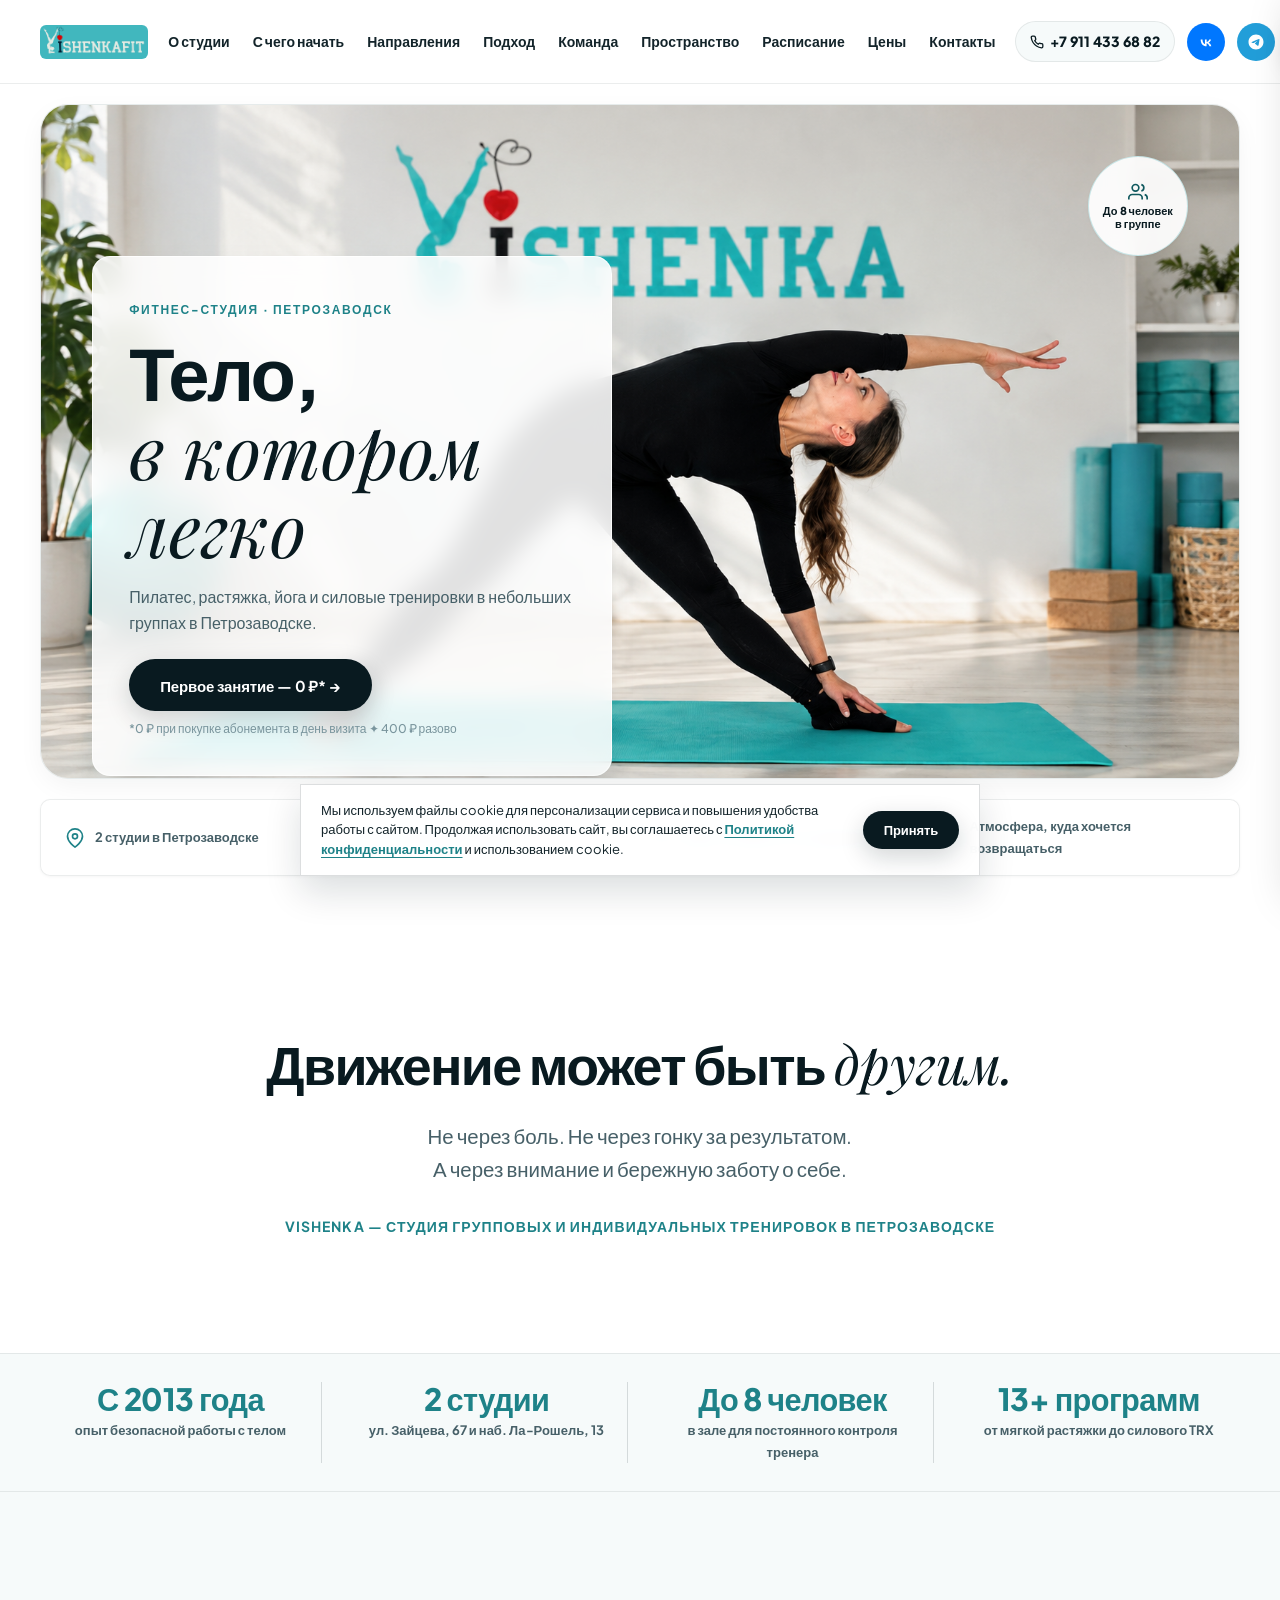
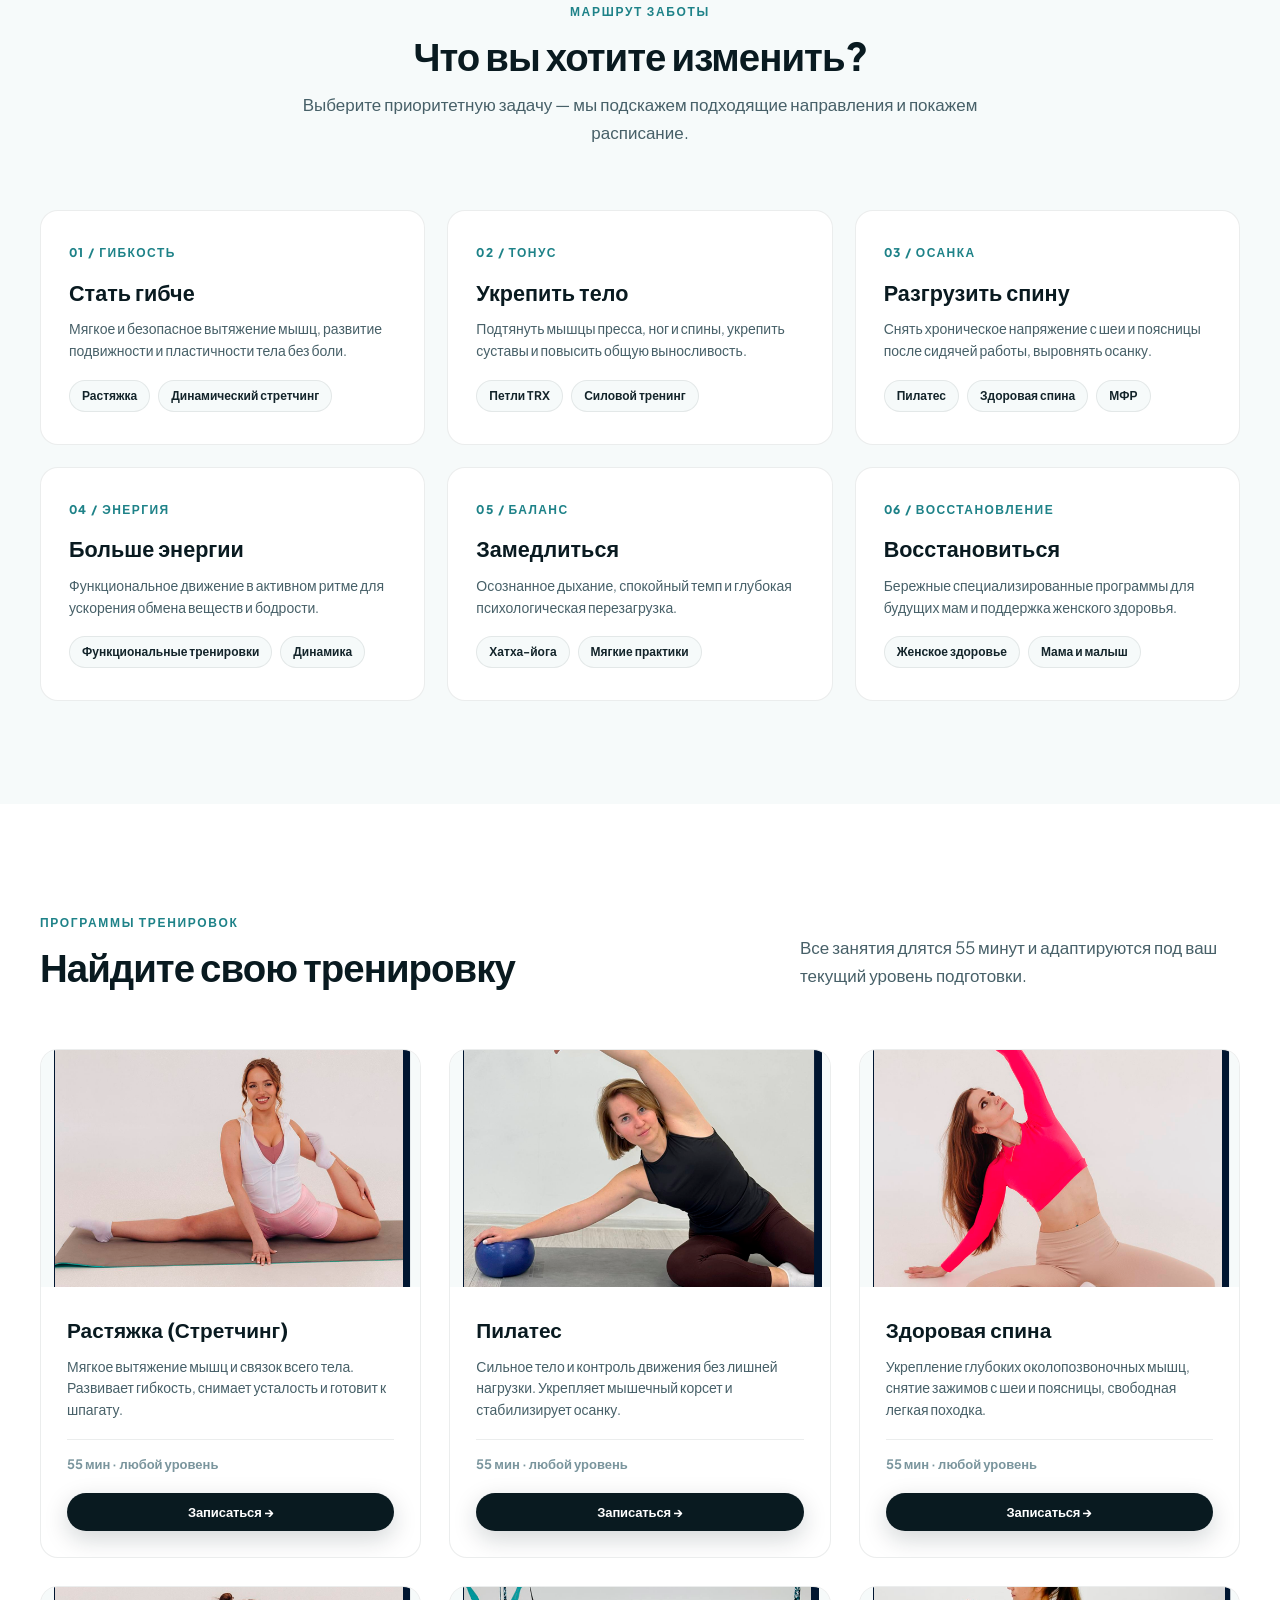
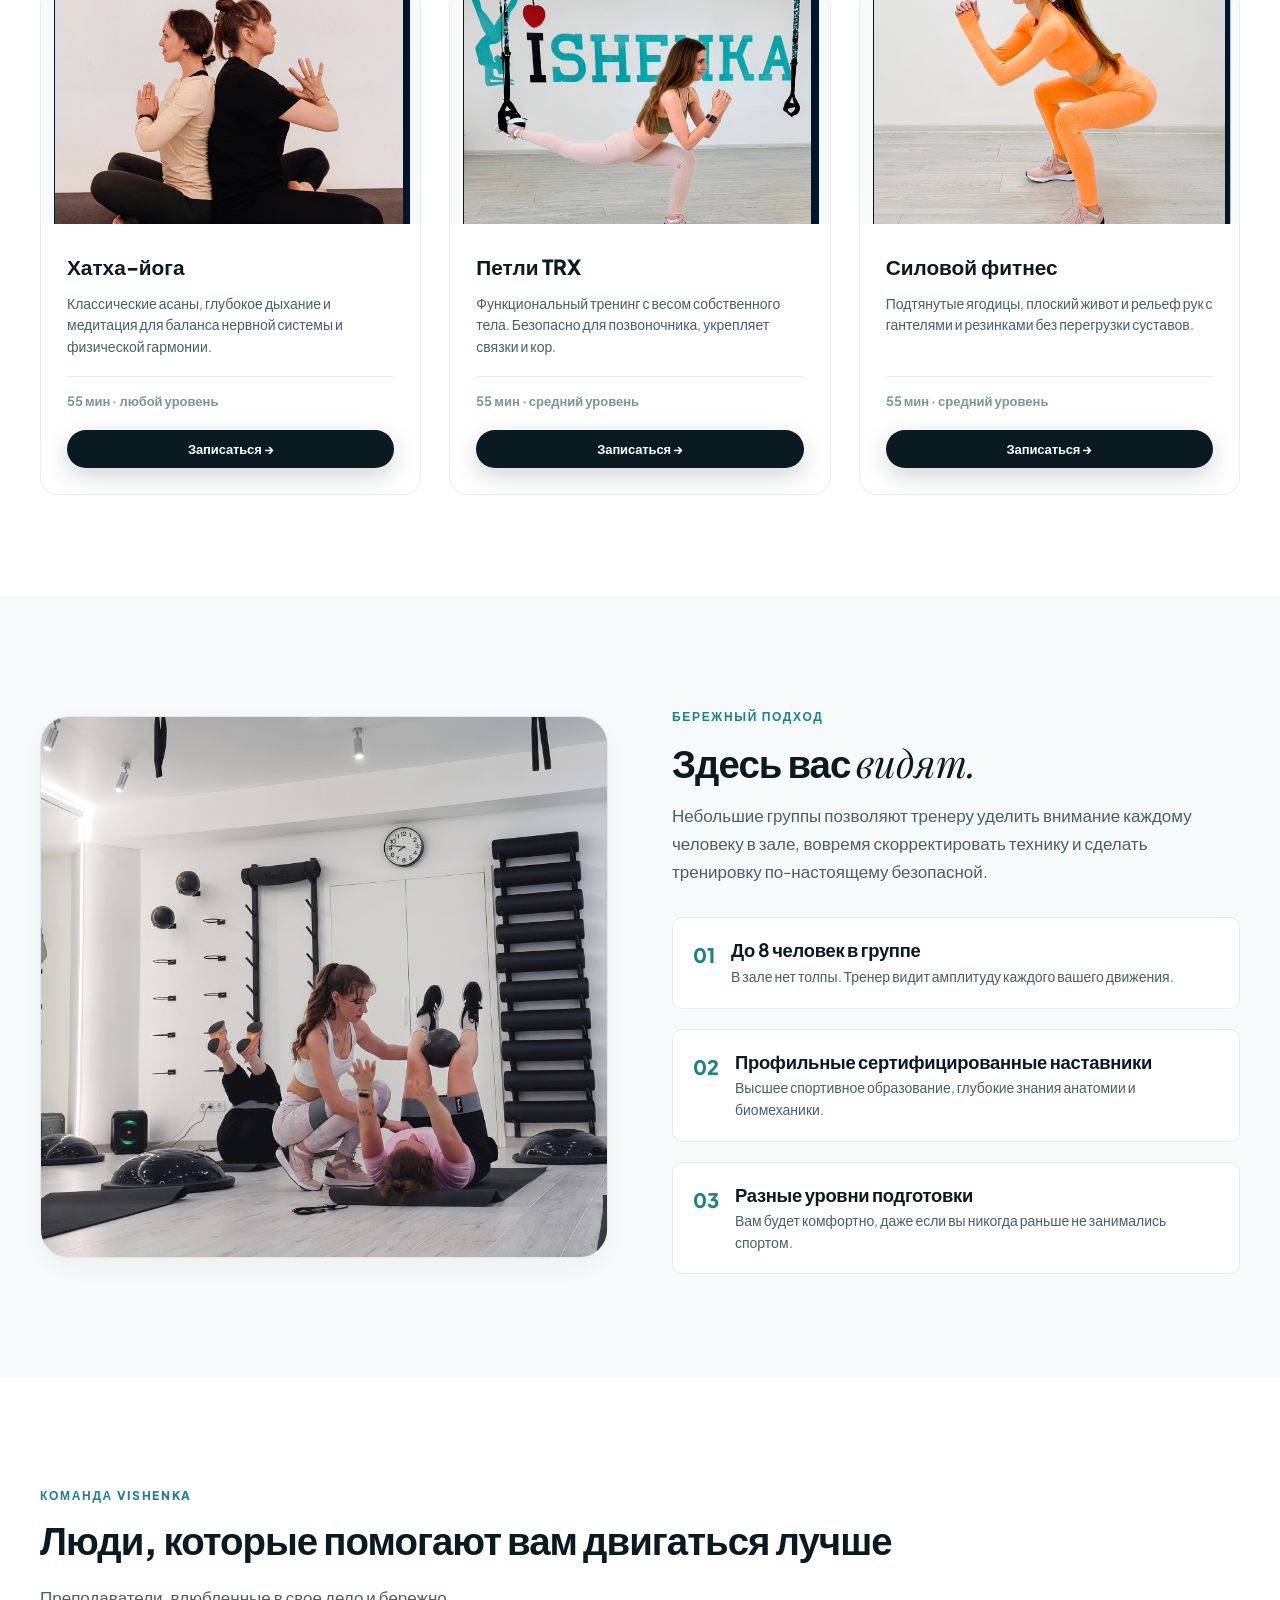
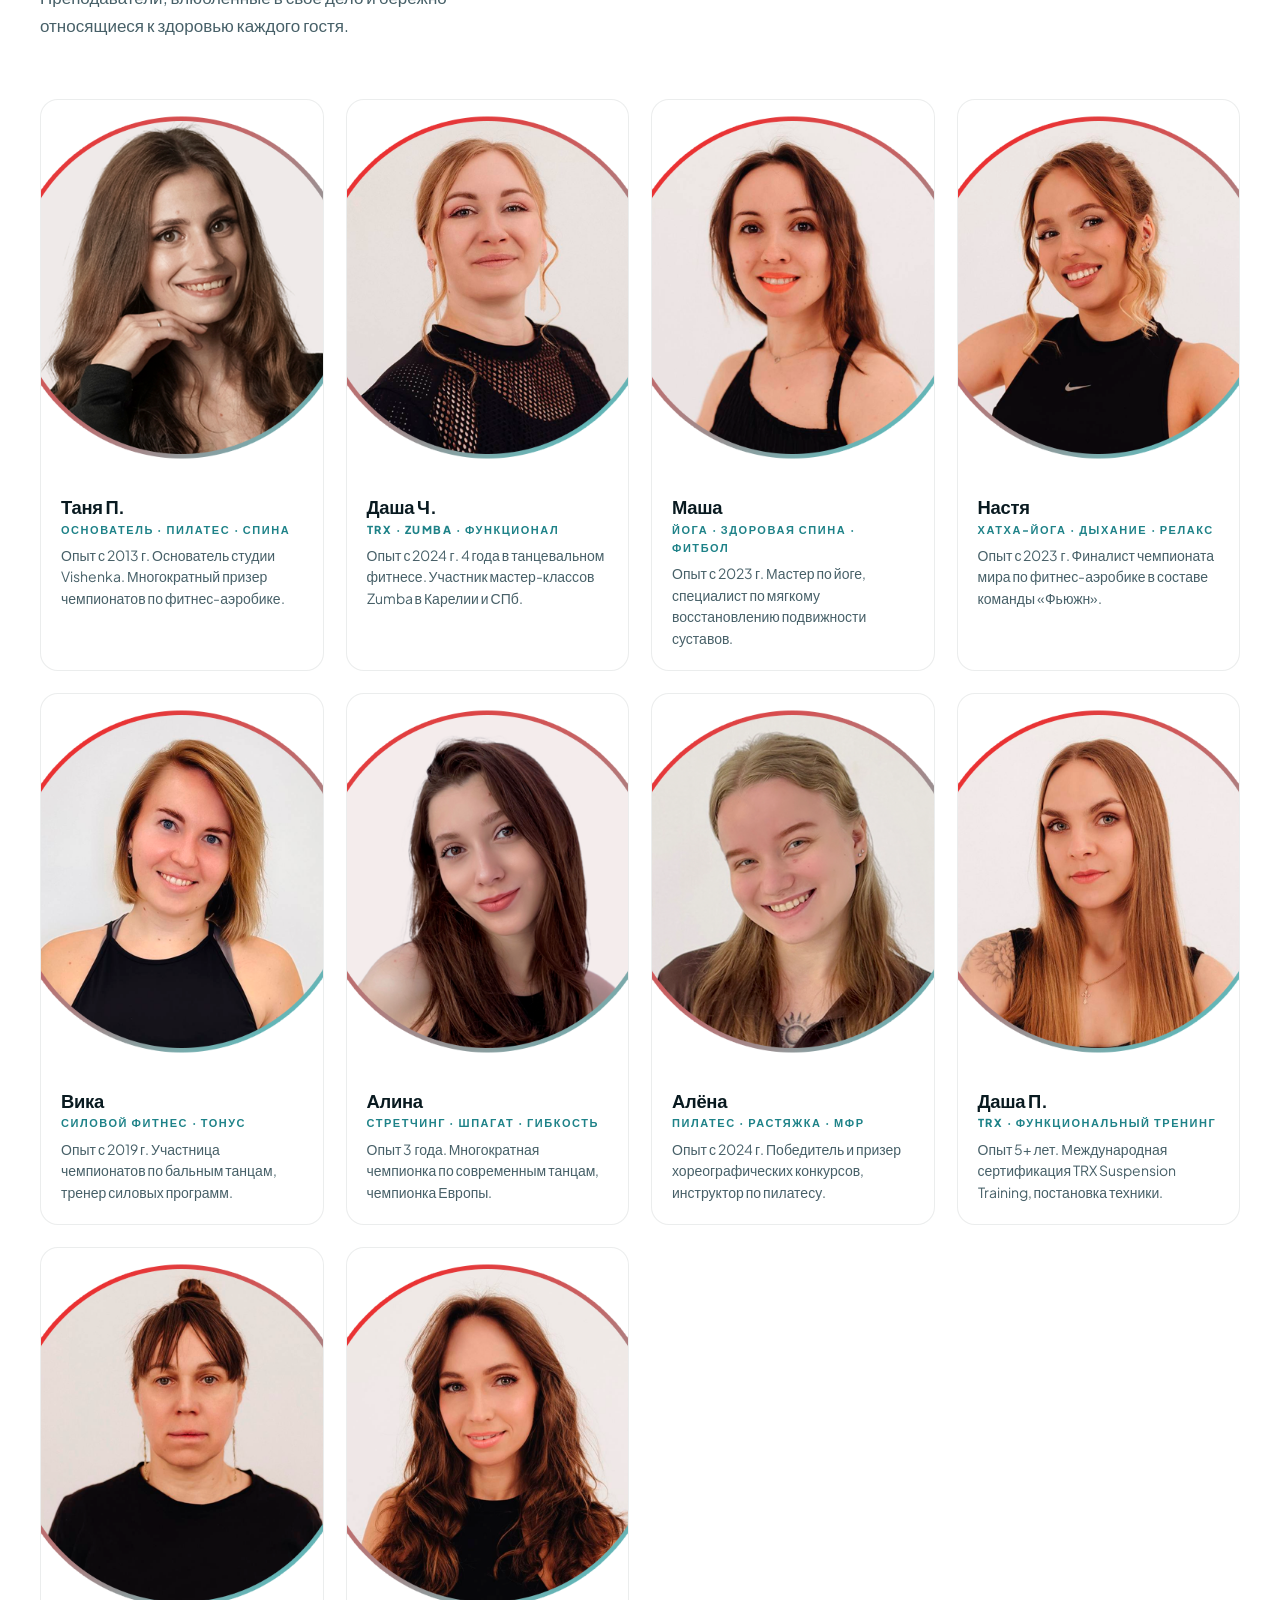
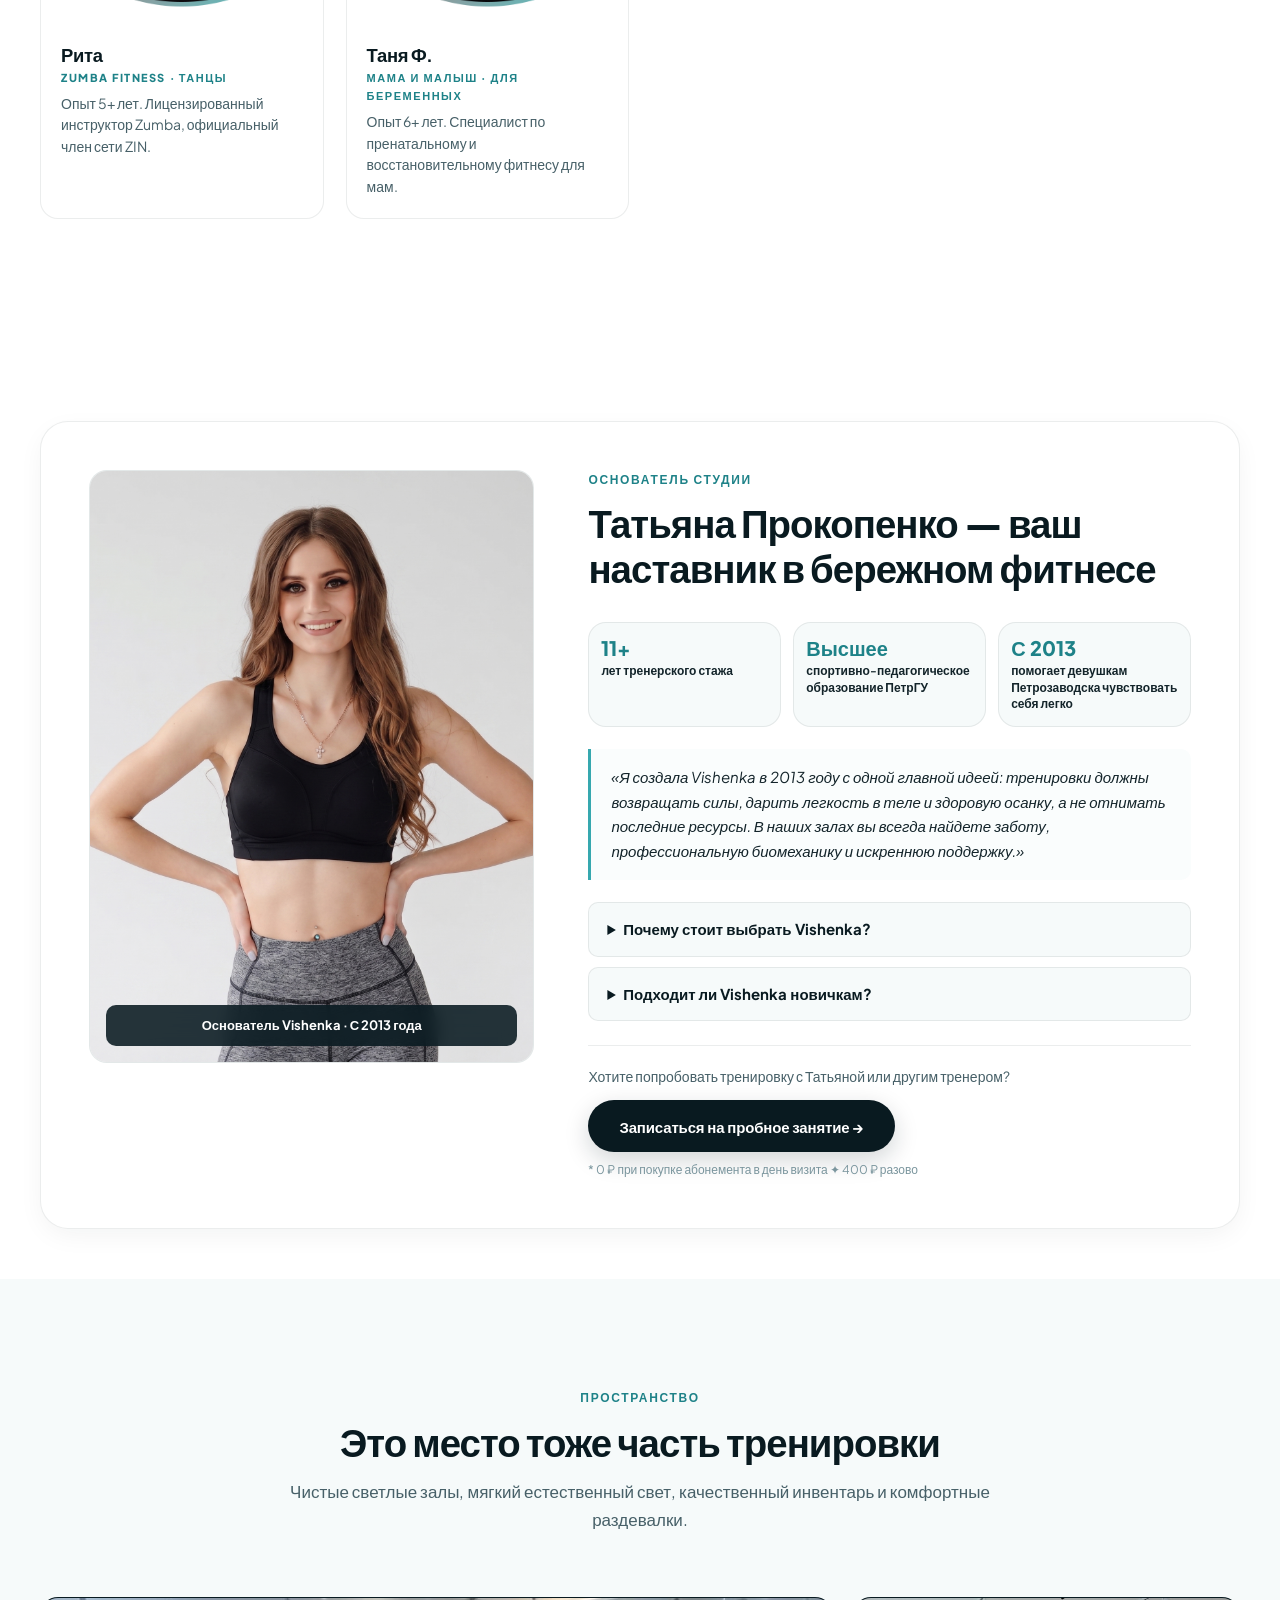
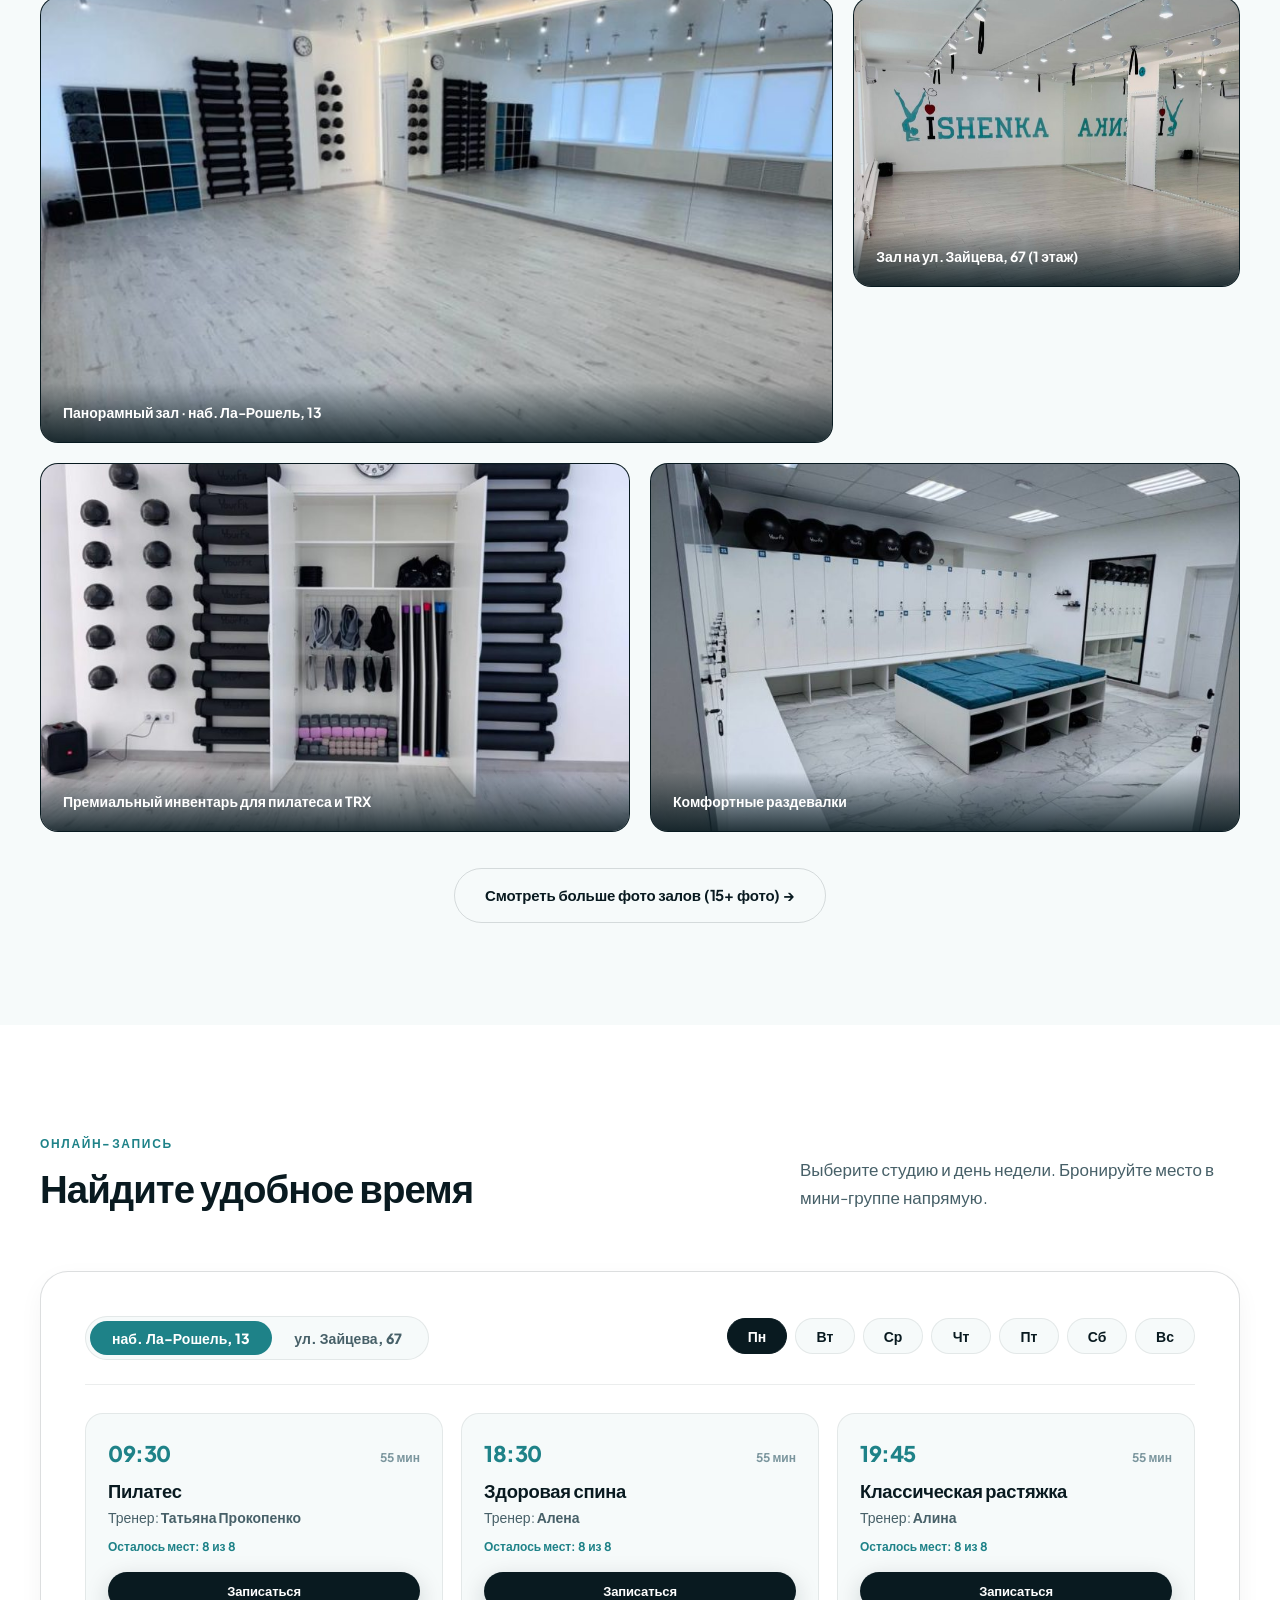
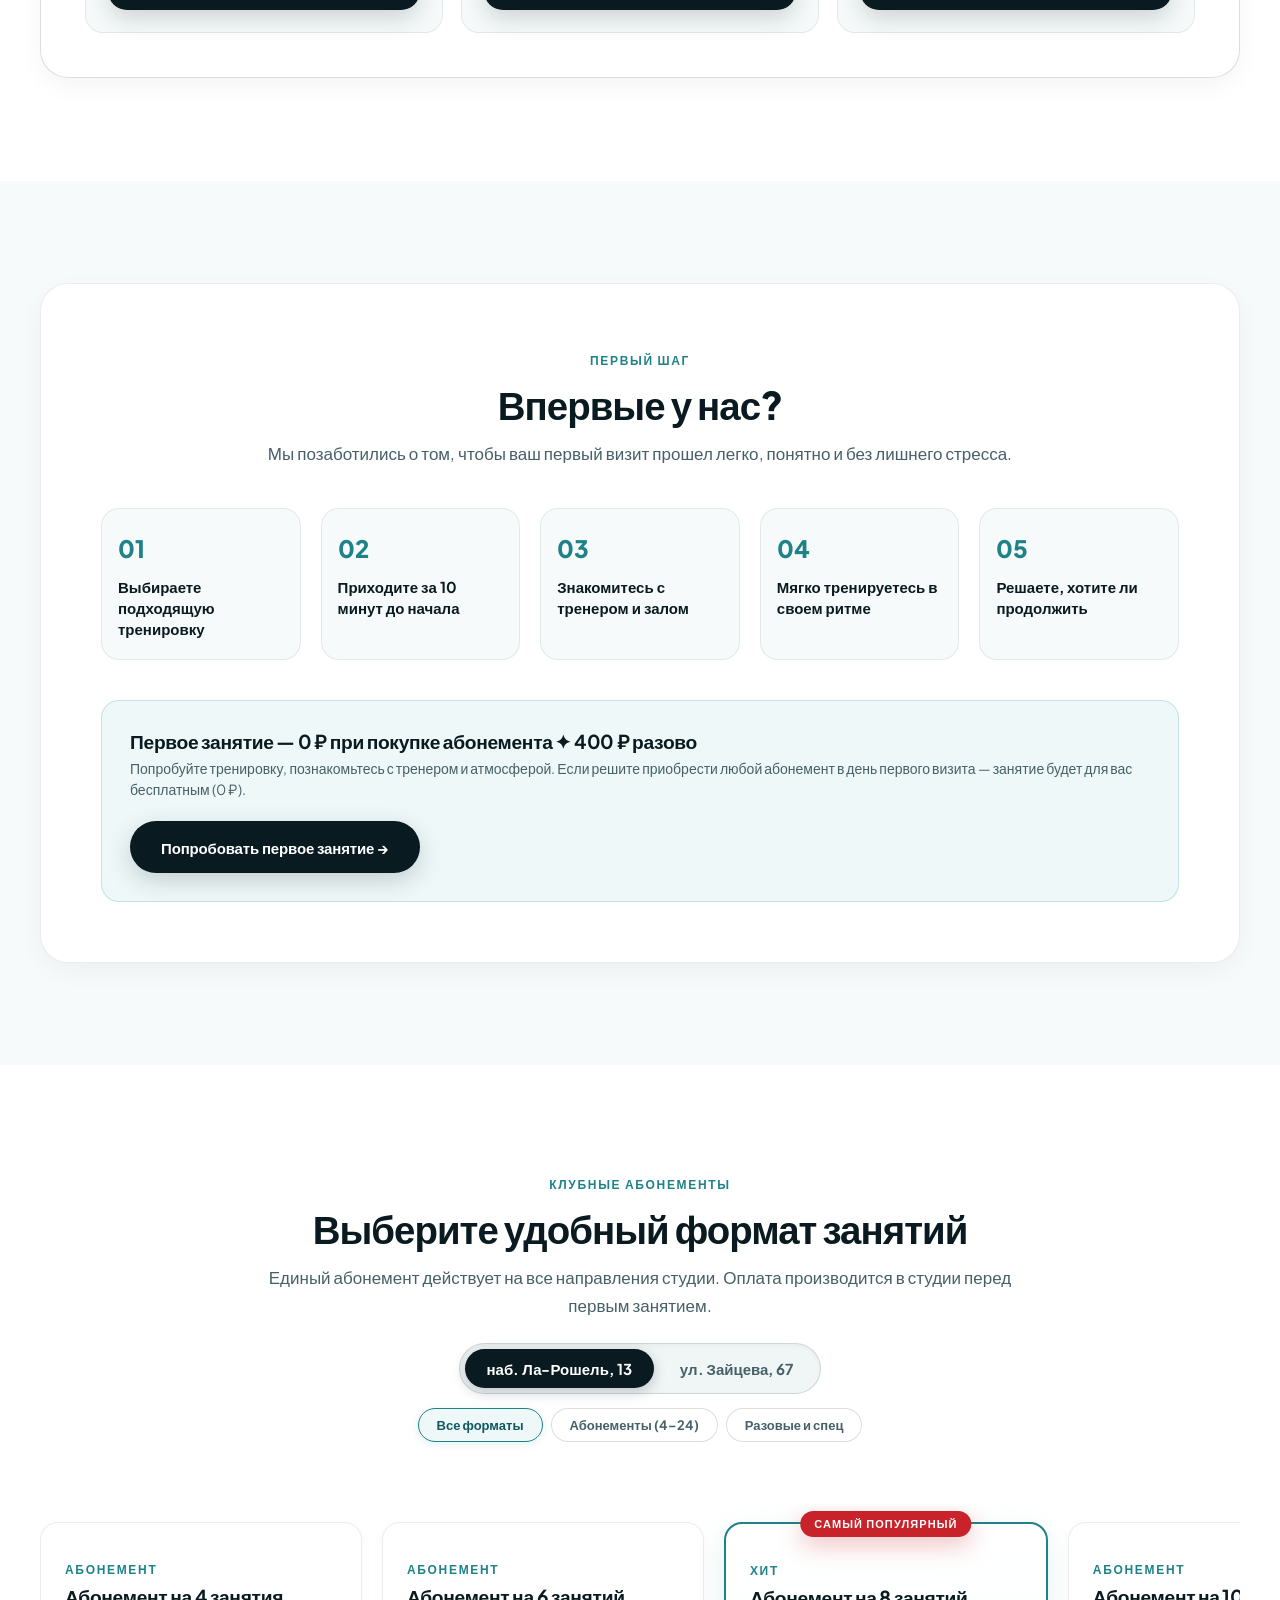
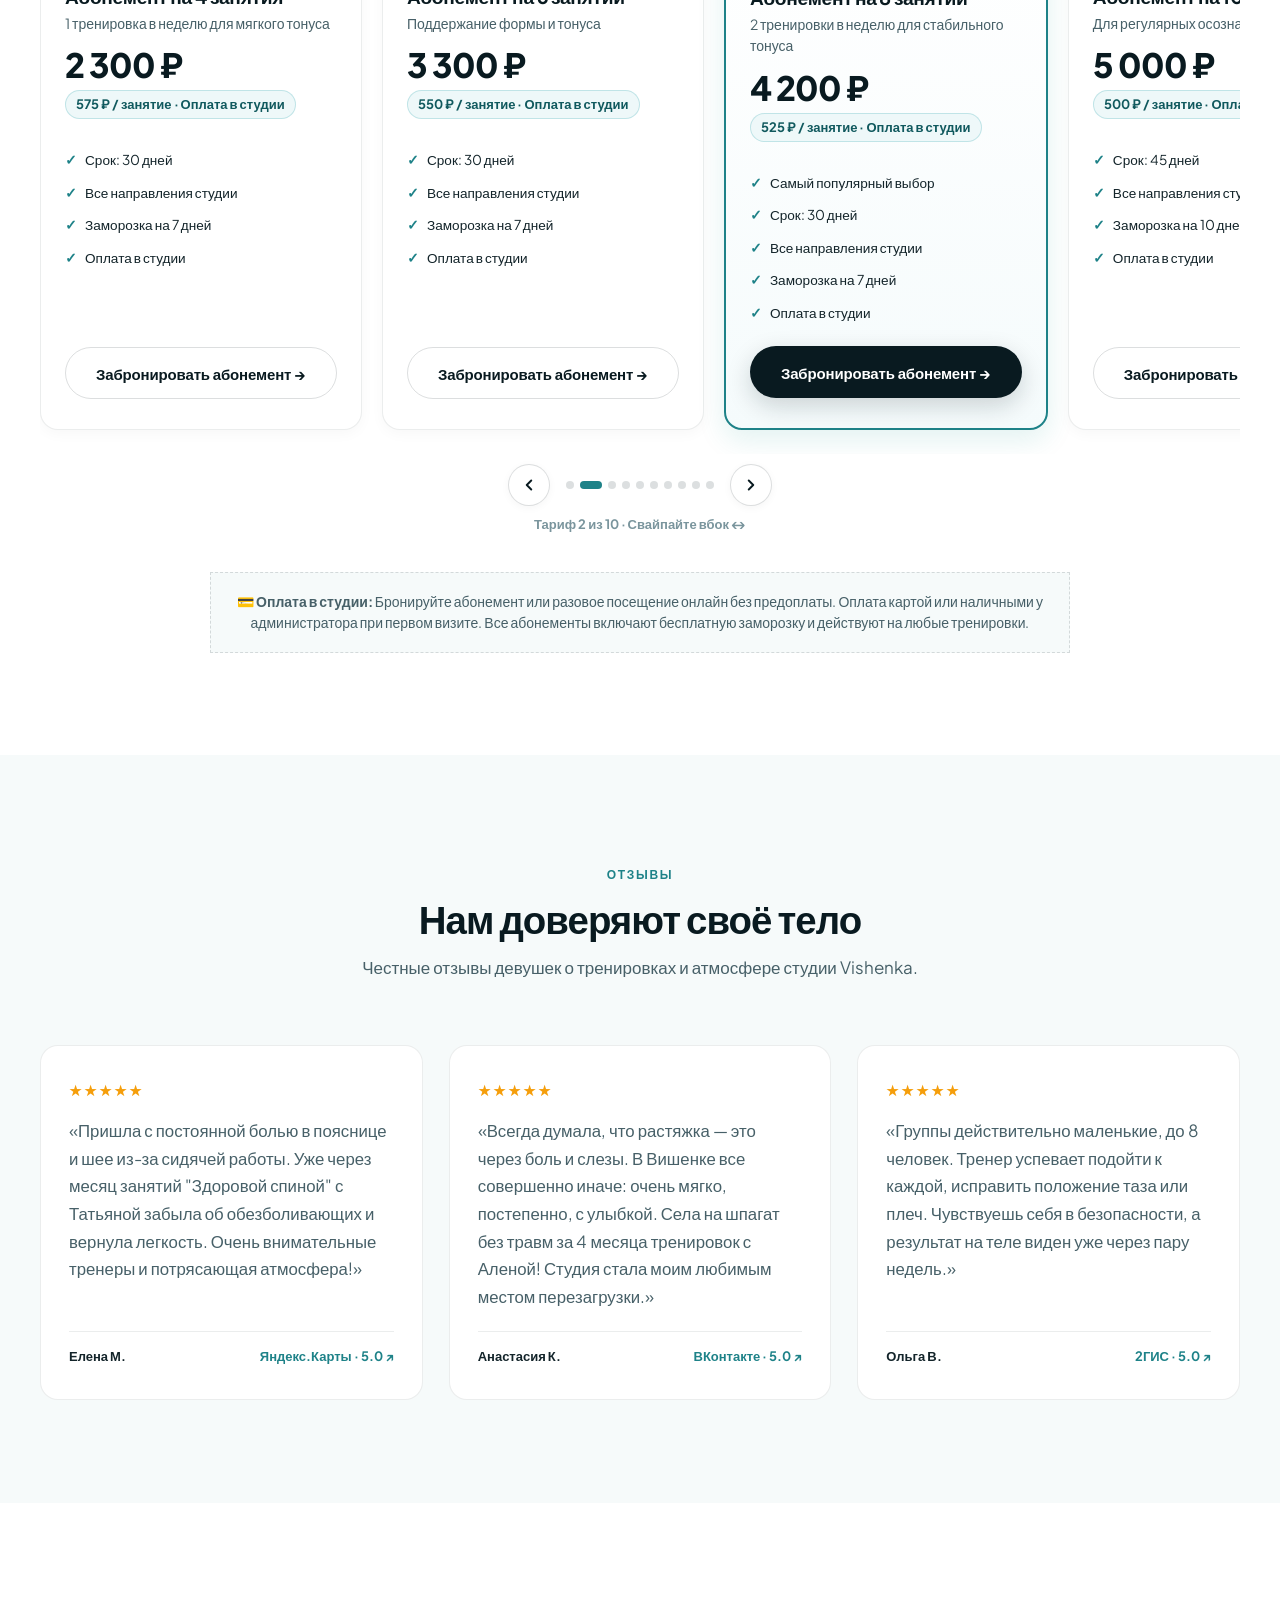
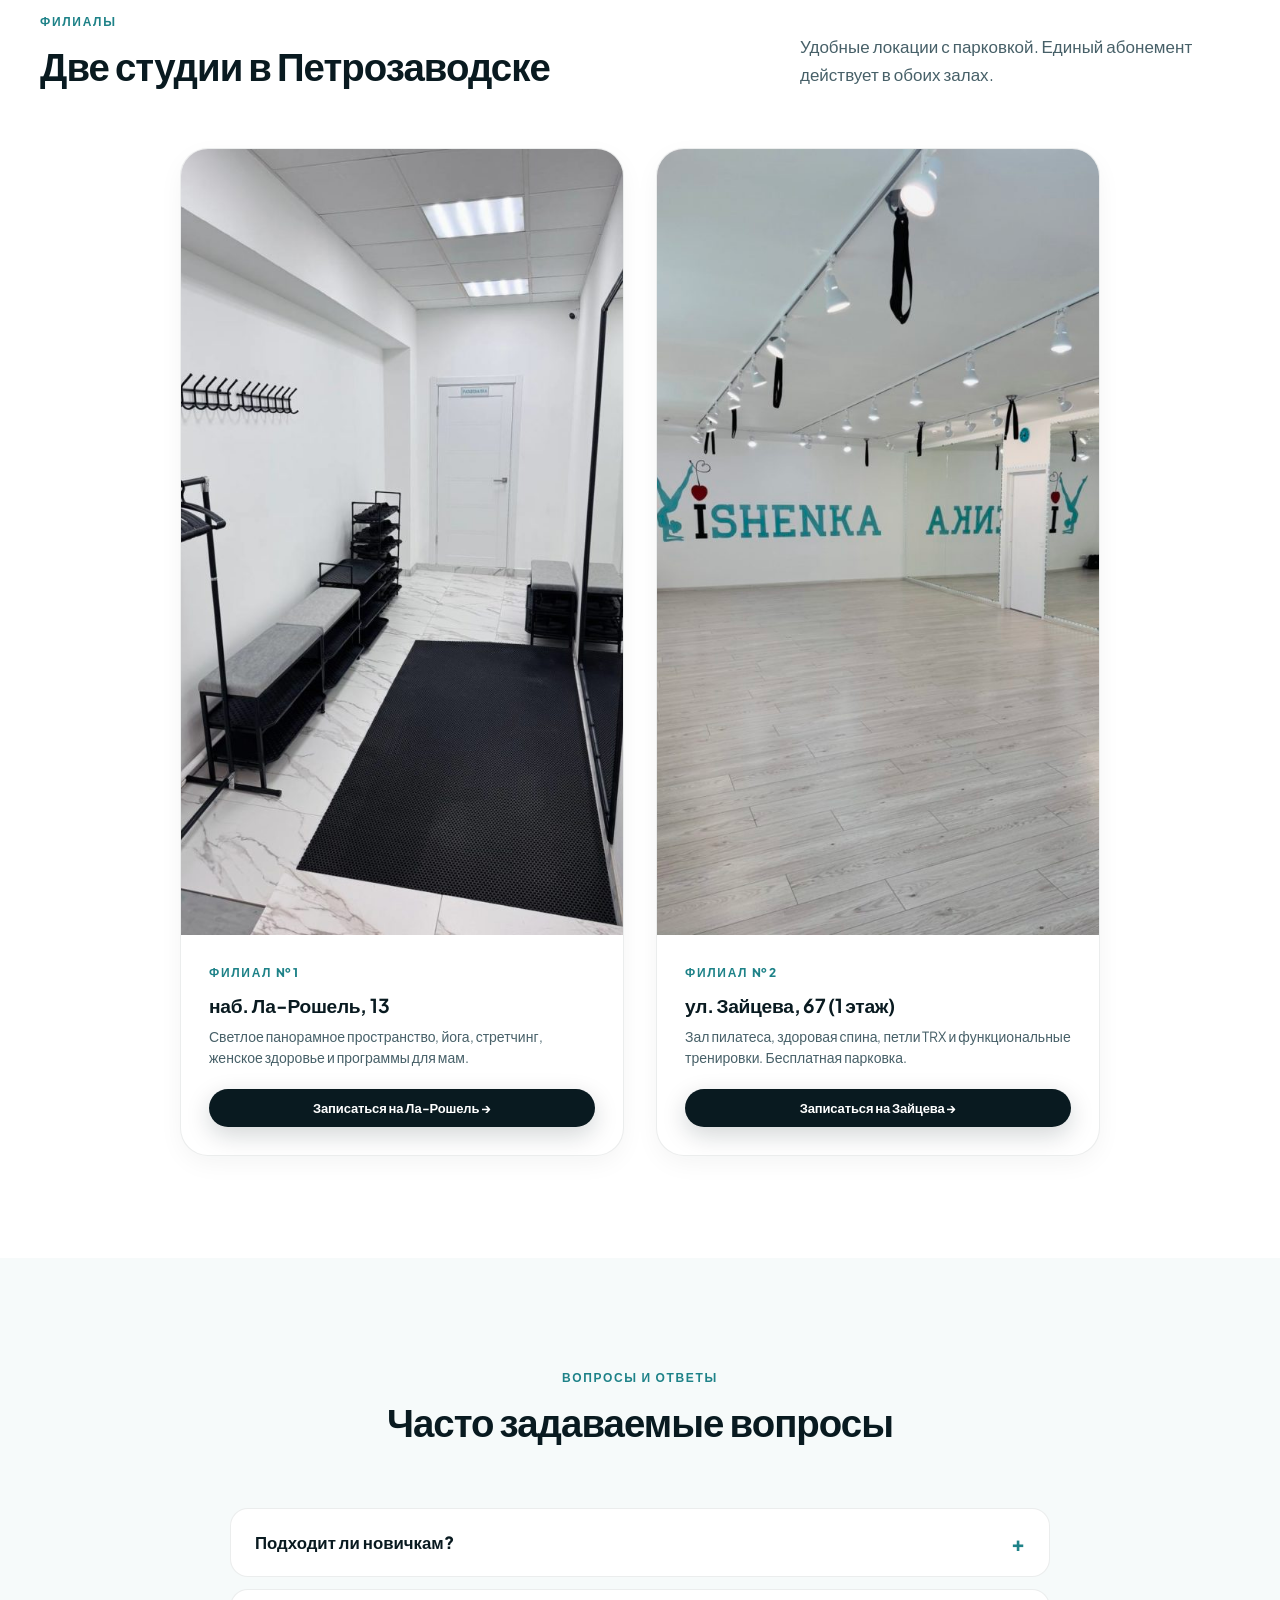
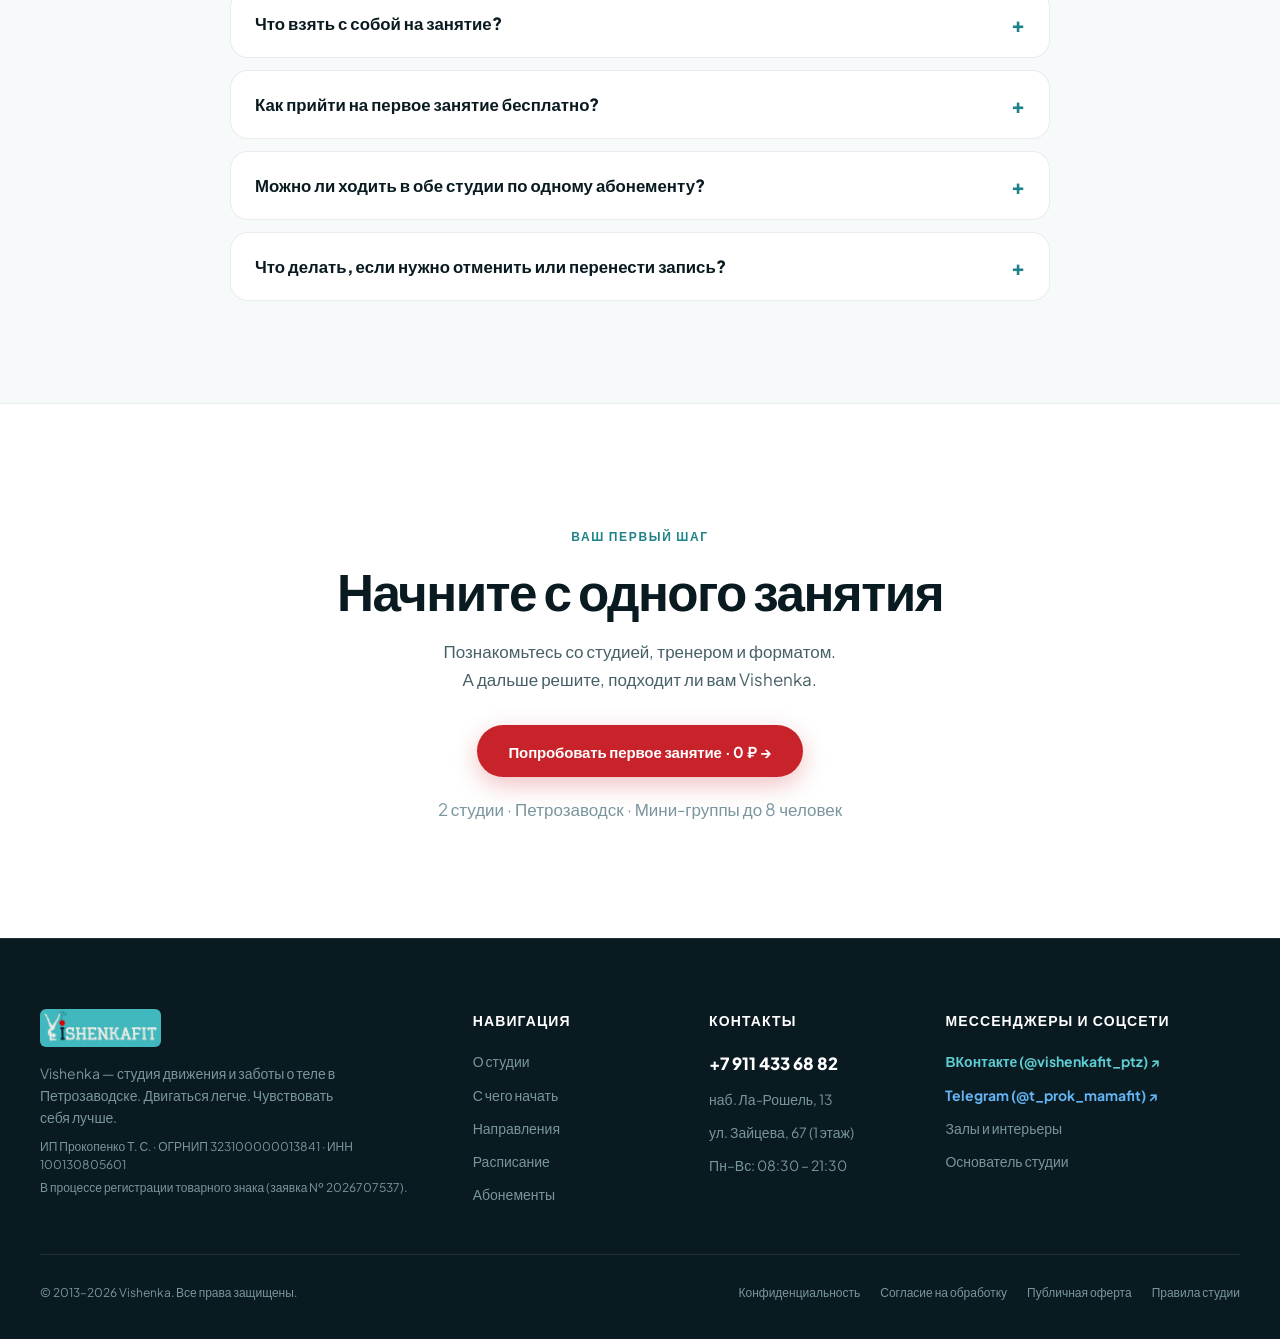
==== commit f4acbf63: "Update index.html" ====
--- a/index.html
+++ b/index.html
@@ -349,7 +349,7 @@
         <div class="factual-grid">
           <div class="factual-item">
             <div class="factual-num">С 2013 года</div>
-            <div class="factual-label">опыта безопасной работы с телом</div>
+            <div class="factual-label">опыт безопасной работы с телом</div>
           </div>
           <div class="factual-item">
             <div class="factual-num">2 студии</div>
